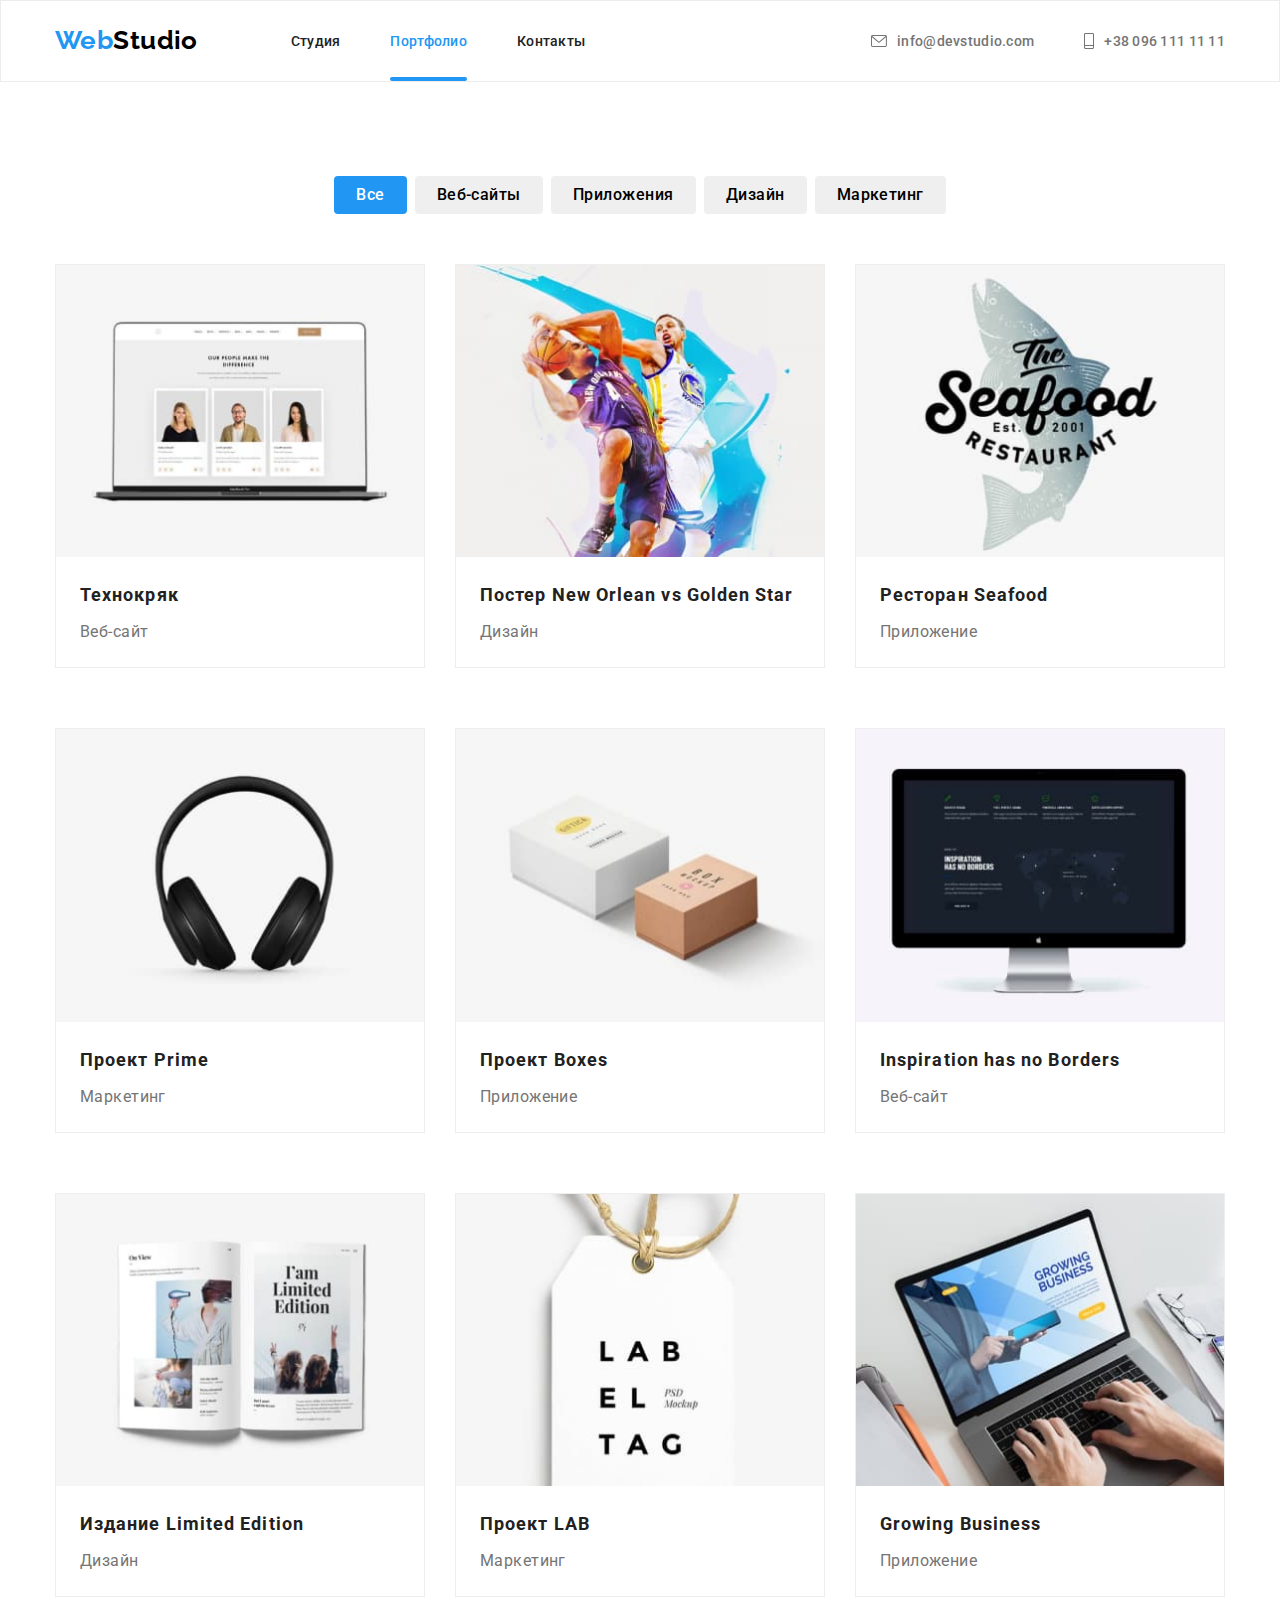
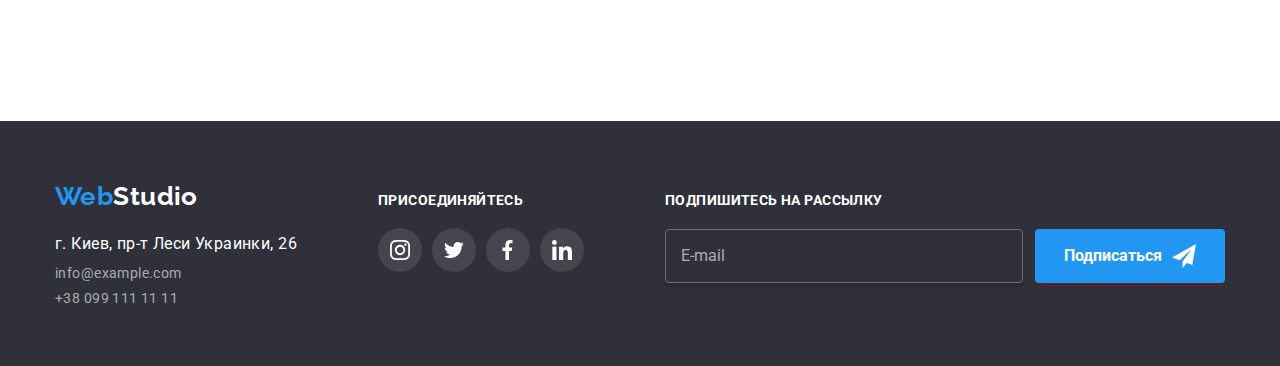
==== about.html @ 69203c5d "Initial commit" ====
<!DOCTYPE html>
<html lang="ru">
  <head>
    <meta charset="UTF-8" />
    <meta http-equiv="X-UA-Compatible" content="IE=edge" />
    <meta name="viewport" content="width=device-width, initial-scale=1.0" />
    <title>WebStudio</title>
    <link rel="preconnect" href="https://fonts.googleapis.com" />
    <link rel="preconnect" href="https://fonts.gstatic.com" crossorigin />
    <link
      href="https://fonts.googleapis.com/css2?family=Raleway:wght@700&family=Roboto:wght@400;500;700&display=swap"
      rel="stylesheet"
    />
    <link rel="stylesheet" href="https://cdn.jsdelivr.net/npm/modern-normalize@1.1.0/modern-normalize.min.css">  
      <link rel="stylesheet" href="./css/main.min.css">
  </head>
  <body>
    <header class="header">
      <div class="container page-header-container">
        <nav class="page-nav">
          <a class="logo link" href="./index.html"><span class="blue">Web</span>Studio </a>
          <ul class="menu list">
            <li class="menu__list">
              <a class="menu__item link" href="./index.html">Студия</a>
            </li>
            <li class="menu__list">
              <a class="menu__item current link" href="about.html">Портфолио</a>
            </li>
            <li class="menu__list">
              <a class="menu__item link" href="./index.html">Контакты</a>
            </li>
          </ul>
        </nav>
        <ul class="contact list ">
          <li class="item">
            <a class="mail-link link" href="mailto:info@devstudio.com" lang="en">
              <svg class="nav-contacts-icon " width="16px" height="12px">
                <use href="./images/symbol-defs.svg#icon-mail"></use>
              </svg>

              info@devstudio.com</a>
          </li>
          <li class="item">
            <a class="phone-number link" href="tel:+380961111111">
              <svg class="nav-contacts-icon " width="10px" height="16px">
                <use href="./images/symbol-defs.svg#icon-phone"></use>
              </svg>+38 096 111 11 11</a>
          </li>
        </ul>
      </div>

    </header>
      <main>
        <section class="section projects">
          <div class="container">
            <h1 class="projects__title">Наши работы</h1>
            <ul class="filter">
              <li class="filter__item">
                <button class="button button__active active" type="button">Все</button>
              </li>
              <li class="filter__item"><button class="button button__active button.current," type="button">Веб-сайты</button></li>
              <li class="filter__item"><button class="button button__active button.current," type="button">Приложения</button></li>
              <li class="filter__item"><button class="button button__active button.current," type="button">Дизайн</button></li>
              <li class="filter__item"><button class="button button__active button.current," type="button">Маркетинг</button></li>
            </ul>
                <ul class="project list">
                  <li class="product  ">
                    <a href="" class="product__link link">
                    <div class="product__list-img">
                        <img src="./images/project/laptop.jpg" alt="laptop" />
                        <p class="product__text">
                          Ресурс пропонує комплексні пропозиції з різним рівнем функціоналу та сервісів. Все це дозволить відвідувачу отримати вичерпні відомості про компанію чи приватну особу.
                        </p>
                      </div>
                      <div>
                        <h2 class="name">Технокряк</h2>
                        <p class="product__technology">Веб-сайт</p>
                    </div>
                  </a>
                  </li>
                  <li class="product  ">                      
                    <a href="" class="product__link link">
                    <div class="product__list-img">
                        <img src="./images/project/basket.jpg" alt="basket" />
                        <p class="product__text">
                          Ресурс пропонує комплексні пропозиції з різним рівнем функціоналу та сервісів. Все це дозволить відвідувачу отримати вичерпні відомості про компанію чи приватну особу.
                        </p>
                      </div>
                      <div>
                      <h2 class="name">Постер New Orlean vs Golden Star</h2>
                      <p class="product__technology">Дизайн</p>
                  </div>
                </a>
                  </li>
                  <li class="product  ">                    
                    <a href=""class="product__link link"> 
                    <div class="product__list-img">
                        <img src="./images/project/seafoot.jpg" alt="seafoot" />
                        <p class="product__text">
                          Ресурс пропонує комплексні пропозиції з різним рівнем функціоналу та сервісів. Все це дозволить відвідувачу отримати вичерпні відомості про компанію чи приватну особу.
                        </p>
                      </div>
                      <div>
                    <h2 class="name">Ресторан Seafood</h2>
                    <p class="product__technology">Приложение</p>
                  </div>
                </a>
                  </li>
                  <li class="product  ">
                    <a href="" class="product__link link">
                      <div class="product__list-img">
                        <img src="./images/project/prime.jpg" alt="prime" />
                        <p class="product__text">
                          Ресурс пропонує комплексні пропозиції з різним рівнем функціоналу та сервісів. Все це дозволить відвідувачу отримати вичерпні відомості про компанію чи приватну особу.
                        </p>
                      </div>
                      <div>
                      <h2 class="name">Проект Prime</h2>
                      <p class="product__technology">Маркетинг</p>
                      </div>    
                    </a>
                  </li>
                  <li class="product  ">
                    <a href="" class="product__link link">
                    <div class="product__list-img">
                        <img src="./images/project/box.jpg" alt="box" />
                        <p class="product__text">
                          Ресурс пропонує комплексні пропозиції з різним рівнем функціоналу та сервісів. Все це дозволить відвідувачу отримати вичерпні відомості про компанію чи приватну особу.
                        </p>
                      </div>
                      <div>
                      <h2 class="name">Проект Boxes</h2>
                      <p class="product__technology">Приложение</p>
                  </div>
                </a>
                  </li>
                  <li class="product  ">
                    <a href="" class="product__link link">
                    <div class="product__list-img">
                        <img src="./images/project/borders.jpg" alt="borders" />
                        <p class="product__text">
                          Ресурс пропонує комплексні пропозиції з різним рівнем функціоналу та сервісів. Все це дозволить відвідувачу отримати вичерпні відомості про компанію чи приватну особу.
                        </p>
                      </div>
                      <div>
                      <h2 class="name">Inspiration has no Borders</h2>
                      <p class="product__technology">Веб-сайт</p>
                  </div>
                </a>
                  </li>
                  <li class="product  ">
                    <a href="" class="product__link link">
                    <div class="product__list-img">
                        <img src="./images/project/limited.jpg" alt="limited" />
                        <p class="product__text">
                          Ресурс пропонує комплексні пропозиції з різним рівнем функціоналу та сервісів. Все це дозволить відвідувачу отримати вичерпні відомості про компанію чи приватну особу.
                        </p>
                      </div>
                      <div>
                      <h2 class="name">Издание Limited Edition</h2>
                      <p class="product__technology">Дизайн</p>
                  </div>
                </a>
                  </li>
                  <li class="product  ">
                    <a href="" class="product__link link">
                    <div class="product__list-img">
                        <img src="./images/project/lab.jpg" alt="lab" />
                        <p class="product__text">
                          Ресурс пропонує комплексні пропозиції з різним рівнем функціоналу та сервісів. Все це дозволить відвідувачу отримати вичерпні відомості про компанію чи приватну особу.
                        </p>
                      </div>
                      <div>
                      <h2 class="name">Проект LAB</h2>
                      <p class="product__technology" >Маркетинг</p>
                  </div>
                </a>
                  </li>
                  <li class="product  ">
                    <a href="" class="product__link link">
                    <div class="product__list-img">
                        <img
                        src="./images/project/growingbusiness.jpg"
                        alt="growingbusiness"
                      />
                        <p class="product__text">
                          Ресурс пропонує комплексні пропозиції з різним рівнем функціоналу та сервісів. Все це дозволить відвідувачу отримати вичерпні відомості про компанію чи приватну особу.
                        </p>
                      </div>
                      <div>
                    <h2 class="name">Growing Business</h2>
                    <p class="product__technology">Приложение</p>
                  </div>
                </a>
                  </li>
                </ul>
          </div>
            </section>  
    </main>
    <footer class="footer ">
      <div class="container footer__address-social">
        <div class="address__contact">
        <a class="footer__logo link" href="./index.html"><span class="blue">Web</span>Studio </a>
        <address class="address">
          <div class="address__contact">
            <ul class=" list">
              <li class="footer__list">
                <a class="maps-go link"
                  href="https://goo.gl/maps/N538ZTTaSPctqNAb8"
                  target="_blank"
                  rel="noopener noreferrer"
                  >г. Киев, пр-т Леси Украинки, 26
                </a>
              </li>
              <li class="footer__list">
                <a class="footer__list-mail link" href="mailto:info@example.com" lang="en">info@example.com</a>
              </li>
              <li class="footer__list">
                <a class="footer__list-phone link" href="tel:+380991111111">+38 099 111 11 11</a>
              </li>
            </ul>
        </address>
      </div>
          <div class="social">
            <h3 class="social__title">присоединяйтесь</h3>
            <ul class="social__list">
              <li class="social__list-item">
                <a class="social__link" href="">
                  <svg class="social__link-logo">
                    <use href="./images/symbol-defs.svg#icon-instagram"></use>
                  </svg>
                </a>
              </li>
              <li class="social__list-item">
                <a class="social__link" href="">
                  <svg class="social__link-logo">
                    <use href="./images/symbol-defs.svg#icon-twitter"></use>
                  </svg>
                </a>
              </li>
              <li class="social__list-item">
                <a class="social__link" href="">
                  <svg class="social__link-logo">
                    <use href="./images/symbol-defs.svg#icon-facebook"></use>
                  </svg>
                </a>
              </li>
              <li class="social__list-item">
                <a class="social__link" href="">
                  <svg class="social__link-logo">
                    <use href="./images/symbol-defs.svg#icon-in"></use>
                  </svg>
                </a>
              </li>
            </ul>
          </div>
     <div class="footer-subscribe">
      <form action="#" class="form__subscribe">
        <h2 class="footer__title">Подпишитесь на рассылку</h2>
        <div class="form__subscribe-fields">
          <label class="form__field">
            <input type="email" class="form__input" placeholder="E-mail" name="email" />
          </label>
          <button class="button button-submit" type="submit">
            Подписаться
            <svg class="link-svg" width="24" height="24">
              <use href="./icons.svg#icon-send"></use>
            </svg>
          </button>
        </div>
      </form>
    </div>
  </footer>
  </body>
</html>
---- css/main.min.css ----
:root{--background: #ffffff;--text-color: #757575;--active-color: #2196f3;--title-color: #212121;--text-primary-color: #ffffff;--black: #000;--hero-color: #2f303a;--icon-color: #afb1b8;--background-icon: #f5f4fa;--icon-bg-color: rgba(255, 255, 255, 0.1);--border-color: #eeeeee;--transition-dur-and-func: 250ms cubic-bezier(0.4, 0, 0.2, 1)}.visually-hidden{position:absolute;width:1px;height:1px;margin:-1px;border:0;padding:0;white-space:nowrap;clip-path:inset(100%);clip:rect(0 0 0 0);overflow:hidden}.form__subscribe .button-submit,.social__link,.social__list,.clients__link,.team-social__link,.feature-icon,.modal-form-check-desc,.modal-close-btn{display:flex;align-items:center;justify-content:center}body{font-family:"Roboto",sans-serif;font-size:14px;letter-spacing:.03em;color:var(--text-color);background-color:var(--background)}h1,h2,h3,p{margin-top:0;margin-bottom:0}ul,ol{margin-top:0;margin-bottom:0;padding-left:0}img{display:block;max-width:100%;height:auto}button{cursor:pointer}.list{list-style:none}.link{text-decoration:none}.button__active.active{background-color:var(--active-color);color:var(--text-primary-color)}.modal-btn{display:inline-block;border:none;border-radius:4px;padding:10px 32px;min-width:200px;font-family:"Roboto";font-size:16px;font-weight:700;line-height:1.875;align-items:center;letter-spacing:.06em;color:var(--text-primary-color);background-color:var(--active-color);cursor:pointer;transition:background-color var(--transition-dur-and-func)}.modal-btn:hover,.modal-btn:focus{background-color:#188ce8}.button__active{display:inline-block;border:none;border-radius:4px;margin-top:0;margin-bottom:0;padding:6px 22px;font-family:inherit;font-size:16px;font-weight:500;line-height:1.625;text-align:center;letter-spacing:.03em;cursor:pointer;transition:background-color var(--transition-dur-and-func),box-shadow var(--transition-dur-and-func),color var(--transition-dur-and-func)}.button__active:not(:last-child){margin-left:8px}.button-submit:hover,.button-submit:focus{background-color:#0861ab}.form__subscribe .button-submit svg{margin-left:10px;fill:var(--text-primary-color)}.modal-close-btn{position:absolute;top:8px;right:8px;width:30px;height:30px;border-radius:50%;background-color:rgba(0,0,0,0);border:1px solid rgba(0,0,0,.1);padding:0;transition:border-color var(--transition-dur-and-func),fill var(--transition-dur-and-func)}.modal-close-btn:hover,.modal-close-btn:focus{border-color:var(--active-color)}.modal-close-btn:hover .modal-close-btn-icon,.modal-close-btn:focus .modal-close-btn-icon{fill:var(--active-color)}.modal-btn-form{align-self:center;display:inline-block;border:none;border-radius:4px;padding:10px 32px;min-width:200px;font-family:"Roboto";font-size:16px;font-weight:700;line-height:1.875;align-items:center;letter-spacing:.06em;color:var(--text-primary-color);background-color:var(--active-color);cursor:pointer;transition:background-color var(--transition-dur-and-func)}.modal-btn-form:hover,.modal-btn-form:focus{background-color:#1472c0}.button.current,.button:hover,.button:focus{color:var(--text-primary-color);background-color:var(--active-color);box-shadow:0px 3px 1px rgba(0,0,0,.1),0px 1px 2px rgba(0,0,0,.08),0px 2px 2px rgba(0,0,0,.12)}.modal-close-btn-icon{transition:fill var(--transition-dur-and-func)}.section__title{font-size:36px;font-weight:700;line-height:1.1666666667;text-align:center;color:var(--title-color)}.backdrop{position:fixed;top:0;left:0;width:100%;height:100%;background:rgba(0,0,0,.2);z-index:100;transition:opacity var(--transition-dur-and-func),visibility var(--transition-dur-and-func)}.backdrop.is-hidden{opacity:0;visibility:hidden;pointer-events:none}.modal{position:absolute;top:50%;left:50%;transform:translate(-50%, -50%);width:528px;height:580px;background:var(--text-primary-color);padding:40px}.modal-form{display:flex;flex-direction:column}.modal-text{font-style:normal;font-size:20px;font-weight:700;line-height:1.15;text-align:center;color:var(--title-color);margin-bottom:12px}.modal-form__field{margin-bottom:10px}.modal-form__input-desc{display:block;font-style:normal;font-size:12px;font-weight:400;line-height:1.1666666667;letter-spacing:.01em;color:var(--text-color);margin-bottom:4px}.modal-form__input-wrapper{position:relative}.modal-form__input{display:block;width:100%;height:40px;border:1px solid rgba(33,33,33,.2);border-radius:4px;padding-left:42px;font-size:12px;font-weight:400;line-height:1.1666666667;letter-spacing:.01em;color:var(--black);transition:border-color var(--transition-dur-and-func),fill var(--transition-dur-and-func)}.modal-form__input:focus{outline:none;border-color:var(--active-color);transition:fill var(--transition-dur-and-func)}.modal-form__input:focus+.modal-form__input-icon{fill:var(--active-color)}.modal-form__input-icon{position:absolute;top:50%;left:12px;transform:translateY(-50%);transition:fill var(--transition-dur-and-func)}.modal-form__field-desc{margin-bottom:20px}.modal-form-check-desc{margin-bottom:30px;line-height:1.4;letter-spacing:.03em;color:var(--text-color);transition:background-image 2s linear}.modal-form-check-desc::before{content:"";display:block;width:15px;height:15px;margin-right:7px;cursor:pointer;border:solid 2px var(--title-color);border-radius:2px;transition:background-color var(--transition-dur-and-func)}.modal-form-check-desc{font-size:14px;font-weight:400;line-height:1.7142857143;color:var(--text-color)}.modal-form-check:checked+.modal-form-check-desc::before{background-color:var(--active-color);border:rgba(0,0,0,0);background-image:url(../images/check.svg);background-size:13px 10px;background-position:center;background-repeat:no-repeat}.modal-form-check:focus+.modal-form-check-desc::before{outline:1px solid var(--active-color);border:none}.modal-form-check-desc-link{display:inline-block;color:var(--active-color);border-bottom:1px solid var(--active-color)}.modal-form-message{display:block;border:1px solid rgba(33,33,33,.2);border-radius:4px;resize:none;width:100%;height:120px;padding:12px 16px;transition:border-color var(--transition-dur-and-func)}.modal-form-message:focus{outline:none;border-color:var(--active-color)}.modal-form-message::placeholder{font-size:12px;font-weight:400;line-height:1.1666666667;letter-spacing:.01em;color:rgba(117,117,117,.5)}.projects__title{font-size:0;color:rgba(0,0,0,0)}.filter{list-style:none;display:flex;justify-content:center;margin-bottom:50px}.filter__item:not(:last-child){margin-right:8px}.section{padding:94px 0}.container{width:1200px;margin-left:auto;margin-right:auto;padding-left:15px;padding-right:15px}.page-header .contact-link{color:var(--text-color)}.page-header-container{display:flex;align-items:center}.page-nav{display:flex;align-items:center}.logo{font-family:"Raleway",sans-serif;font-size:26px;font-weight:700;line-height:1.1923076923;color:var(--black);margin-right:93px;padding-top:24px;padding-bottom:25px;display:block}.menu__item{font-size:14px;font-weight:500;line-height:1.1428571429;letter-spacing:.02em;color:var(--title-color);padding-top:32px;padding-bottom:32px;transition:color var(--transition-dur-and-func)}.menu__item.current{position:relative;color:var(--active-color)}.menu__item.current,.menu__item:focus,.menu__item:hover,.menu__item .contact:focus,.menu__item .contact:hover{color:var(--active-color)}.menu__item.current::after{content:"";display:block;width:100%;height:4px;border-radius:2px;background:var(--active-color);position:absolute;display:block;left:0;bottom:0}.menu__list,.contact{list-style:none}.menu{display:flex;align-items:center;padding-top:32px;padding-bottom:32px;color:var(--primary-text-color)}.menu__list:not(:last-child){margin-right:50px}.blue{color:var(--active-color)}.mail-link{display:flex;align-items:center;padding-top:32px;padding-bottom:32px;font-size:14px;font-weight:500;line-height:1.1428571429;letter-spacing:.02em;color:var(--text-color);fill:var(--icon-color);transition:color var(--transition-dur-and-func),fill var(--transition-dur-and-func)}.nav-contacts-icon{fill:currentColor;margin-right:10px}.contact .item+.item{margin-left:50px}.phone-number{display:flex;align-items:center;padding-top:32px;padding-bottom:32px;font-size:14px;font-weight:500;line-height:1.1428571429;letter-spacing:.02em;color:var(--text-color);fill:var(--icon-color);transition:color var(--transition-dur-and-func),fill var(--transition-dur-and-func)}.phone-number:hover,.phone-number:focus,.footer__list-phone:hover,.footer__list-phone:focus{color:var(--active-color)}.contact{display:flex;align-items:center;margin-left:auto}.header{border:1px solid #ececec}.hero{padding:200px 0;background-color:var(--hero-color);text-align:center;max-width:1600px;margin-right:auto;margin-left:auto;background-repeat:no-repeat;background-image:linear-gradient(to right, rgba(47, 48, 58, 0.4), rgba(47, 48, 58, 0.4)),url(../images/backround/backround.jpg);background-position:center;background-size:cover}.hero__title{margin-top:0;margin-bottom:30px;margin-left:auto;margin-right:auto;width:696px;font-size:44px;font-weight:900;line-height:1.3636363636;text-align:center;letter-spacing:.06em;text-transform:uppercase;color:var(--text-primary-color)}.about-list{display:flex;flex-wrap:wrap;gap:30px}.about{font-size:14px;font-weight:700;line-height:1.1428571429;text-transform:uppercase;color:var(--title-color);margin-bottom:10px}.about__description{font-size:14px;font-weight:400;line-height:1.7142857143;flex-wrap:wrap;width:270px;height:70px}.feature-icon{flex-wrap:wrap;height:120px;margin-bottom:30px;background-color:var(--background-icon)}.feature-icon__item{display:flex;flex-wrap:wrap;width:70px;height:70px}.about-img{padding-top:0}.work-progress{margin-top:50px;display:flex;gap:30px}.work-progress__item{position:relative}.work-progress-text{position:absolute;bottom:0;left:0;width:100%;margin-bottom:0;padding:27px 0;text-align:center;color:var(--text-primary-color);font-size:14px;font-weight:700;line-height:1.1428571429;text-transform:uppercase;background-color:rgba(47,48,58,.8)}.team{background:#f5f4fa}.team-item{background-color:var(--text-primary-color)}.employees{margin-top:50px;display:flex;gap:30px}.employees__name{font-size:16px;font-weight:500;line-height:1.1875;text-align:center;color:var(--title-color);margin-bottom:10px;padding-top:30px}.employees__position{font-size:16px;font-weight:400;line-height:1.1875;text-align:center;margin-bottom:16px}.team-social__list{display:flex;gap:10px;justify-content:center;margin:0px;padding-bottom:30px}.team__social{display:flex;justify-content:center}.team-social__link{width:44px;height:44px;border-radius:50%;fill:var(--icon-color);transition:background-color var(--transition-dur-and-func),fill var(--transition-dur-and-func)}.team-social__link:hover,.team-social__link:focus{fill:var(--text-primary-color);background:var(--active-color)}.team-social__icon{width:20px;height:20px}.clients{display:flex;justify-content:center;gap:30px;margin-top:50px}.clients__item{width:calc((100% - 150px)/6)}.clients__link{flex-wrap:wrap;height:92px;border:1px solid var(--icon-color);border-radius:4px;fill:var(--icon-color);transition:fill var(--transition-dur-and-func),border var(--transition-dur-and-func)}.clients__link:hover,.clients__link:focus{fill:var(--active-color);border:1px solid var(--active-color)}.footer{background-color:var(--hero-color);padding-top:60px;padding-bottom:60px}.maps-go{font-size:16px;font-weight:400;line-height:1.5;color:var(--text-primary-color)}.footer__list-mail,.footer__list-phone{color:rgba(255,255,255,.6);transition:color var(--transition-dur-and-func)}.mail-link:hover,.mail-link:focus,.footer__list-mail:hover,.footer__list-mail:focus{color:var(--active-color)}.footer__logo{font-family:"Raleway",sans-serif;font-size:26px;font-weight:700;line-height:1.1923076923;color:var(--text-primary-color);display:block;margin-bottom:20px}.address{font-style:normal}.address__contact{align-items:baseline}.footer__list :last-of-type{margin-bottom:0;padding-bottom:0}.footer__list:not(:last-child){margin-bottom:9px}.footer__address-social{display:flex;align-items:baseline;justify-content:space-between}.social__title{margin-bottom:20px;font-size:14px;font-weight:700;line-height:1.1428571429;text-transform:uppercase;font-style:normal;color:var(--background)}.social__list{gap:10px}.social__list-item{display:flex;flex-wrap:wrap;width:44px;height:44px;border-radius:50%;background:var(--icon-bg-color)}.social__link{width:44px;height:44px;border-radius:50%;flex-wrap:wrap;fill:var(--text-primary-color);transition:background-color var(--transition-dur-and-func),fill var(--transition-dur-and-func)}.social__link:hover,.social__link:focus{background-color:var(--active-color)}.social__link-logo{width:20px;height:20px}.form__subscribe .form__input{min-width:358px;padding:16px 15px;font-size:16px;font-weight:400;line-height:1.25;color:var(--background);background:rgba(0,0,0,0);outline:none;cursor:pointer;border:1px solid rgba(255,255,255,.3);box-shadow:0px 4px 4px rgba(0,0,0,.15);border-radius:4px;transition:border var(--transition-dur-and-func)}.form__subscribe .form__input:focus{outline:none;border:1px solid var(--active-color)}.form__subscribe .form__input::placeholder{color:rgba(255,255,255,.6)}.footer__title{margin-bottom:20px;font-weight:700;font-size:14px;line-height:1.14;text-transform:uppercase;color:var(--background)}.form__subscribe .offer{margin-bottom:20px;font-size:14px;font-weight:700;line-height:1.1428571429;text-transform:uppercase;color:var(--background)}.form__subscribe-fields{display:flex;border:none;padding:0}.form__subscribe .form__field{margin-right:12px}.form__subscribe .button-submit{border:none;font-family:"Roboto";font-style:normal;font-size:16px;font-weight:700;line-height:1.875;background-color:var(--active-color);color:var(--text-primary-color);padding:10px 29px;box-shadow:0px 4px 4px rgba(230,13,13,.15);border-radius:4px;transition:background-color var(--transition-dur-and-func)}.project{display:flex;flex-wrap:wrap;gap:30px;padding:0}.product{background-color:var(--text-primary-color);border:1px solid var(--border-color);width:calc((100% - 60px)/3);margin-bottom:30px}.product:hover .product__text,.product:focus .product__text{transform:translate(0, 0)}.product__link{display:block;transition:box-shadow var(--transition-dur-and-func)}.product__link:hover,.product__link:focus{display:block;box-shadow:0px 1px 1px rgba(0,0,0,.12),0px 4px 4px rgba(0,0,0,.06),1px 4px 6px rgba(0,0,0,.16)}.product__list-img{position:relative;overflow:hidden}.product__text{position:absolute;left:0;top:0;width:101%;height:101%;font-size:18px;font-weight:400;line-height:1.5555555556;color:var(--text-primary-color);background:rgba(33,150,243,.9);padding-top:63px;padding-bottom:63px;padding-left:24px;padding-right:24px;transform:translate(0, 100%);transition:transform var(--transition-dur-and-func)}.name{font-size:18px;font-weight:700;line-height:2;letter-spacing:.06em;color:var(--title-color);padding-top:20px;padding-right:24px;padding-left:24px;margin-bottom:4px}.product__technology{font-size:16px;font-weight:400;line-height:1.875;margin:0;padding-top:0;padding-left:24px;padding-bottom:20px;padding-right:24px;color:var(--text-color)}/*# sourceMappingURL=main.min.css.map */
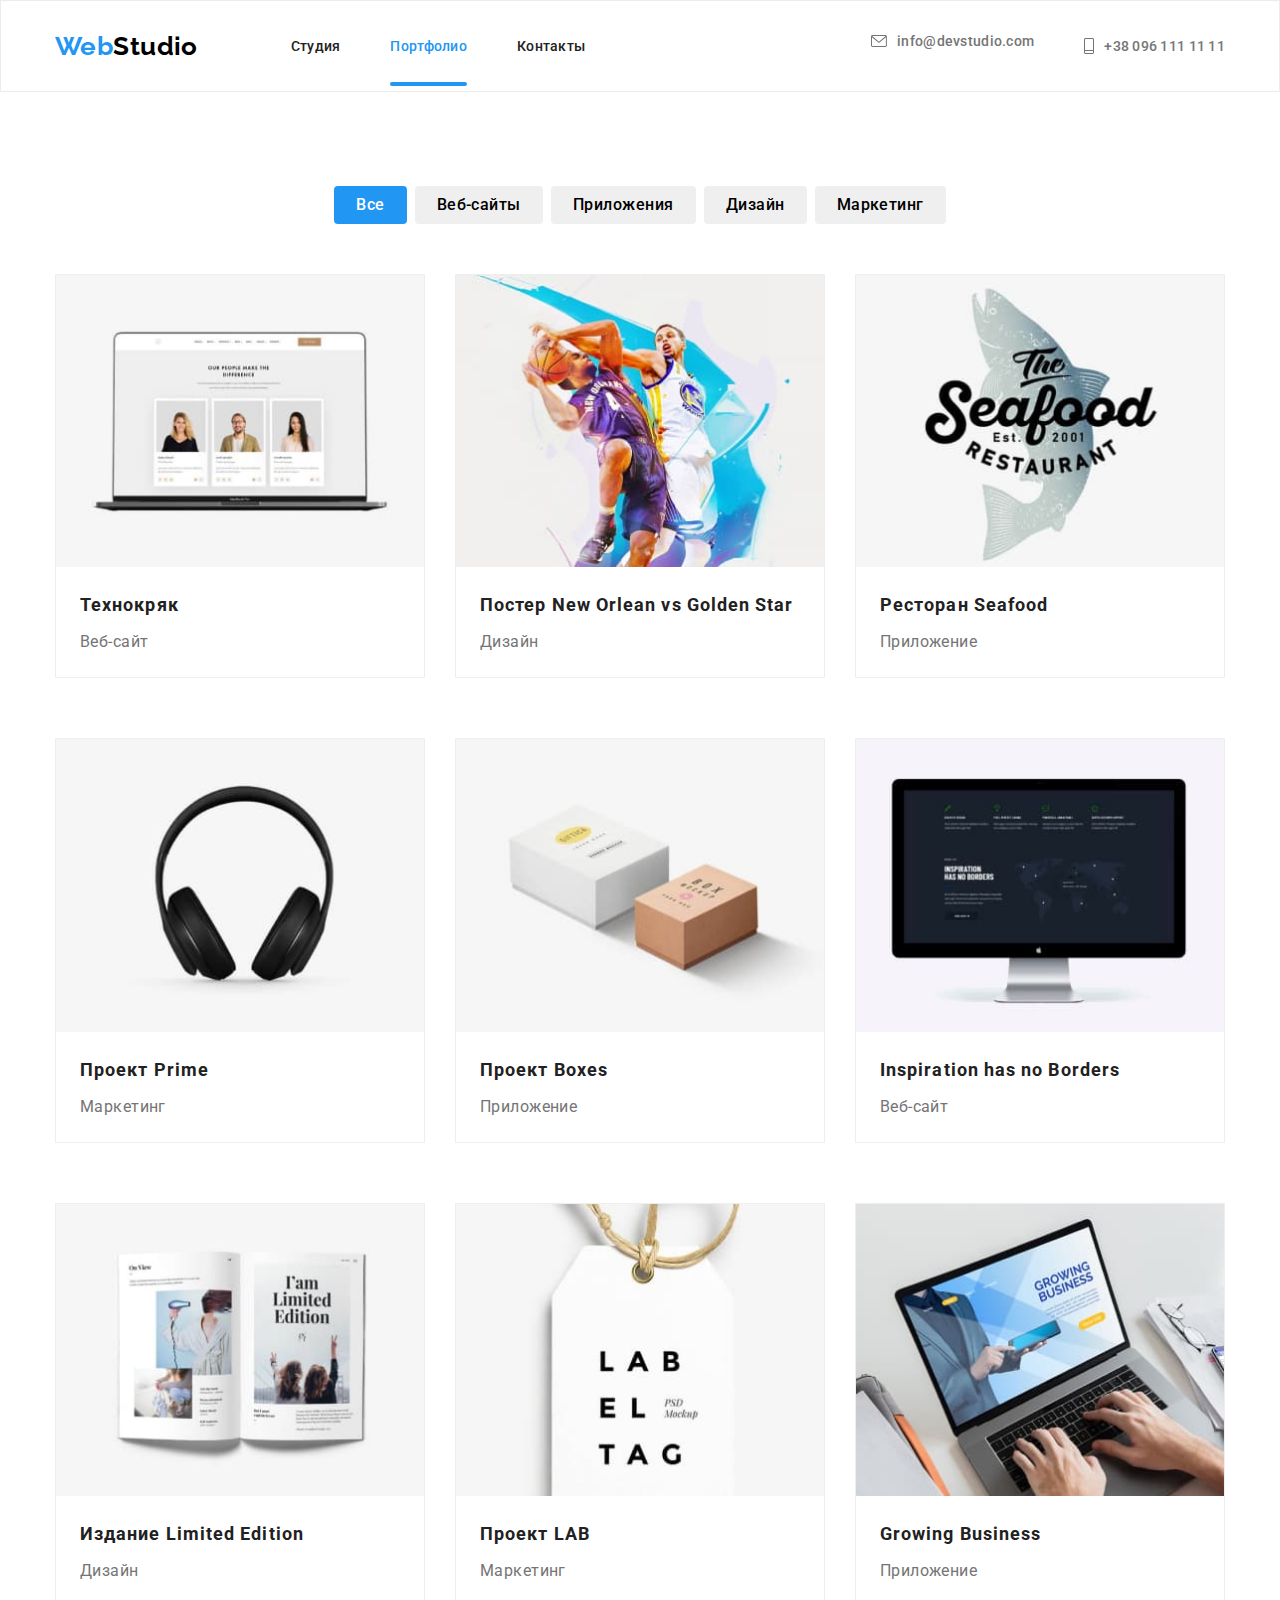
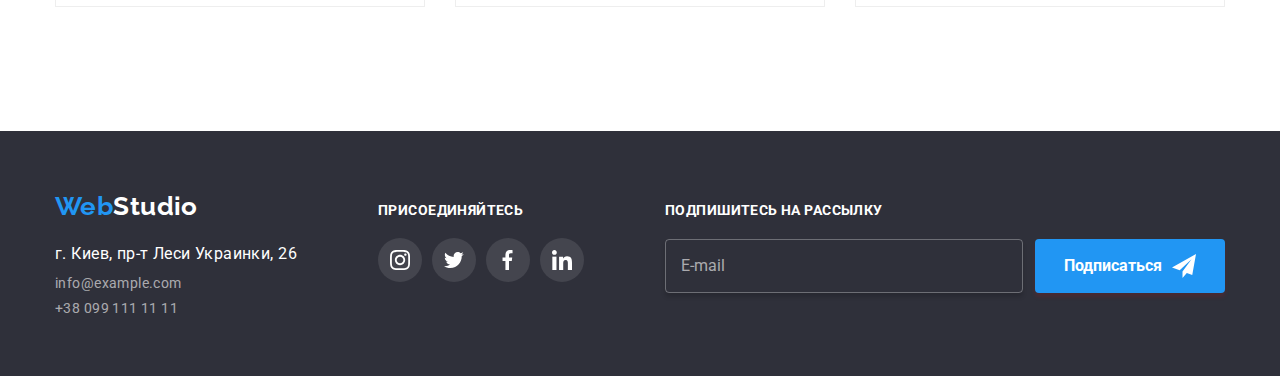
==== commit d154066c: "update" ====
--- a/about.html
+++ b/about.html
@@ -21,7 +21,7 @@
           <a class="logo link" href="./index.html"><span class="blue">Web</span>Studio </a>
           <ul class="menu list">
             <li class="menu__list">
-              <a class="menu__item link" href="./index.html">Студия</a>
+              <a class="menu__item  link" href="./index.html">Студия</a>
             </li>
             <li class="menu__list">
               <a class="menu__item current link" href="about.html">Портфолио</a>
@@ -31,24 +31,73 @@
             </li>
           </ul>
         </nav>
-        <ul class="contact list ">
-          <li class="item">
-            <a class="mail-link link" href="mailto:info@devstudio.com" lang="en">
-              <svg class="nav-contacts-icon " width="16px" height="12px">
-                <use href="./images/symbol-defs.svg#icon-mail"></use>
-              </svg>
+        <button type="button" class="mobile-menu-open" data-menu-open>
+          <svg class="mobile-menu-open__icon" width="40" height="40">
+            <use href="./images/symbol-defs.svg#icon-burger"></use>
+          </svg>
+        </button>
+          <ul class="contact list ">
+            <li class="item">
+              <a class="mail-link link" href="mailto:info@devstudio.com" lang="en">
+                <svg class="nav-contacts-icon " width="16px" height="12px">
+                  <use href="./images/symbol-defs.svg#icon-mail"></use>
+                </svg>
 
-              info@devstudio.com</a>
-          </li>
-          <li class="item">
-            <a class="phone-number link" href="tel:+380961111111">
-              <svg class="nav-contacts-icon " width="10px" height="16px">
-                <use href="./images/symbol-defs.svg#icon-phone"></use>
-              </svg>+38 096 111 11 11</a>
-          </li>
-        </ul>
+                info@devstudio.com</a>
+            </li>
+            <li class="item">
+              <a class="phone-number link" href="tel:+380961111111">
+                <svg class="nav-contacts-icon " width="10px" height="16px">
+                  <use href="./images/symbol-defs.svg#icon-phone"></use>
+                </svg>+38 096 111 11 11</a>
+            </li>
+          </ul>
+          <div class="mobile-menu" data-menu>
+            <div class="container mobile-menu__container">
+              <button class="mobile-menu__close-btn" data-menu-close>
+                <svg class="mobile-menu__close-icon" width="24" height="24">
+                  <use href="./images/symbol-defs.svg#icon-close_24px"></use>
+                </svg>
+              </button>
+                <nav class="page-nav">
+                  <ul class="menu-1 list">
+                    <li class="menu__list">
+                      <a class="menu__item  link" href="./index.html">Студия</a>
+                    </li>
+                    <li class="menu__list">
+                      <a class="menu__item current link" href="about.html">Портфолио</a>
+                    </li>
+                    <li class="menu__list">
+                      <a class="menu__item link" href="./index.html">Контакты</a>
+                    </li>
+                  </ul>
+                </nav>
+                <ul class="contact-1 list ">
+                  <li class="item">
+                    <a class="phone-number link" href="tel:+380961111111">+38 096 111 11 11</a>
+                  </li>
+                  <li class="item">
+                    <a class="mail-link link" href="mailto:info@devstudio.com" lang="en">
+               
+                      info@devstudio.com</a>
+                  </li>
+                </ul>
+                <ul class="menu__socials-text socials-text list">
+                  <li class="socials-text__item">
+                    <a href="#" class="socials-text__link link">Instagram</a>
+                  </li>
+                  <li class="socials-text__item">
+                    <a href="#" class="socials-text__link link">Twitter</a>
+                  </li>
+                  <li class="socials-text__item">
+                    <a href="#" class="socials-text__link link">Facebook</a>
+                  </li>
+                  <li class="socials-text__item">
+                    <a href="#" class="socials-text__link link">LinkedIn</a>
+                  </li>
+                </ul>
+              </div>
       </div>
-
     </header>
       <main>
         <section class="section projects">
@@ -271,5 +320,7 @@
       </form>
     </div>
   </footer>
+  <script src="./js/mobile-menu.js"></script>
+
   </body>
 </html>--- a/css/main.min.css
+++ b/css/main.min.css
@@ -1 +1 @@
-:root{--background: #ffffff;--text-color: #757575;--active-color: #2196f3;--title-color: #212121;--text-primary-color: #ffffff;--black: #000;--hero-color: #2f303a;--icon-color: #afb1b8;--background-icon: #f5f4fa;--icon-bg-color: rgba(255, 255, 255, 0.1);--border-color: #eeeeee;--transition-dur-and-func: 250ms cubic-bezier(0.4, 0, 0.2, 1)}.visually-hidden{position:absolute;width:1px;height:1px;margin:-1px;border:0;padding:0;white-space:nowrap;clip-path:inset(100%);clip:rect(0 0 0 0);overflow:hidden}.form__subscribe .button-submit,.social__link,.social__list,.clients__link,.team-social__link,.feature-icon,.modal-form-check-desc,.modal-close-btn{display:flex;align-items:center;justify-content:center}body{font-family:"Roboto",sans-serif;font-size:14px;letter-spacing:.03em;color:var(--text-color);background-color:var(--background)}h1,h2,h3,p{margin-top:0;margin-bottom:0}ul,ol{margin-top:0;margin-bottom:0;padding-left:0}img{display:block;max-width:100%;height:auto}button{cursor:pointer}.list{list-style:none}.link{text-decoration:none}.button__active.active{background-color:var(--active-color);color:var(--text-primary-color)}.modal-btn{display:inline-block;border:none;border-radius:4px;padding:10px 32px;min-width:200px;font-family:"Roboto";font-size:16px;font-weight:700;line-height:1.875;align-items:center;letter-spacing:.06em;color:var(--text-primary-color);background-color:var(--active-color);cursor:pointer;transition:background-color var(--transition-dur-and-func)}.modal-btn:hover,.modal-btn:focus{background-color:#188ce8}.button__active{display:inline-block;border:none;border-radius:4px;margin-top:0;margin-bottom:0;padding:6px 22px;font-family:inherit;font-size:16px;font-weight:500;line-height:1.625;text-align:center;letter-spacing:.03em;cursor:pointer;transition:background-color var(--transition-dur-and-func),box-shadow var(--transition-dur-and-func),color var(--transition-dur-and-func)}.button__active:not(:last-child){margin-left:8px}.button-submit:hover,.button-submit:focus{background-color:#0861ab}.form__subscribe .button-submit svg{margin-left:10px;fill:var(--text-primary-color)}.modal-close-btn{position:absolute;top:8px;right:8px;width:30px;height:30px;border-radius:50%;background-color:rgba(0,0,0,0);border:1px solid rgba(0,0,0,.1);padding:0;transition:border-color var(--transition-dur-and-func),fill var(--transition-dur-and-func)}.modal-close-btn:hover,.modal-close-btn:focus{border-color:var(--active-color)}.modal-close-btn:hover .modal-close-btn-icon,.modal-close-btn:focus .modal-close-btn-icon{fill:var(--active-color)}.modal-btn-form{align-self:center;display:inline-block;border:none;border-radius:4px;padding:10px 32px;min-width:200px;font-family:"Roboto";font-size:16px;font-weight:700;line-height:1.875;align-items:center;letter-spacing:.06em;color:var(--text-primary-color);background-color:var(--active-color);cursor:pointer;transition:background-color var(--transition-dur-and-func)}.modal-btn-form:hover,.modal-btn-form:focus{background-color:#1472c0}.button.current,.button:hover,.button:focus{color:var(--text-primary-color);background-color:var(--active-color);box-shadow:0px 3px 1px rgba(0,0,0,.1),0px 1px 2px rgba(0,0,0,.08),0px 2px 2px rgba(0,0,0,.12)}.modal-close-btn-icon{transition:fill var(--transition-dur-and-func)}.section__title{font-size:36px;font-weight:700;line-height:1.1666666667;text-align:center;color:var(--title-color)}.backdrop{position:fixed;top:0;left:0;width:100%;height:100%;background:rgba(0,0,0,.2);z-index:100;transition:opacity var(--transition-dur-and-func),visibility var(--transition-dur-and-func)}.backdrop.is-hidden{opacity:0;visibility:hidden;pointer-events:none}.modal{position:absolute;top:50%;left:50%;transform:translate(-50%, -50%);width:528px;height:580px;background:var(--text-primary-color);padding:40px}.modal-form{display:flex;flex-direction:column}.modal-text{font-style:normal;font-size:20px;font-weight:700;line-height:1.15;text-align:center;color:var(--title-color);margin-bottom:12px}.modal-form__field{margin-bottom:10px}.modal-form__input-desc{display:block;font-style:normal;font-size:12px;font-weight:400;line-height:1.1666666667;letter-spacing:.01em;color:var(--text-color);margin-bottom:4px}.modal-form__input-wrapper{position:relative}.modal-form__input{display:block;width:100%;height:40px;border:1px solid rgba(33,33,33,.2);border-radius:4px;padding-left:42px;font-size:12px;font-weight:400;line-height:1.1666666667;letter-spacing:.01em;color:var(--black);transition:border-color var(--transition-dur-and-func),fill var(--transition-dur-and-func)}.modal-form__input:focus{outline:none;border-color:var(--active-color);transition:fill var(--transition-dur-and-func)}.modal-form__input:focus+.modal-form__input-icon{fill:var(--active-color)}.modal-form__input-icon{position:absolute;top:50%;left:12px;transform:translateY(-50%);transition:fill var(--transition-dur-and-func)}.modal-form__field-desc{margin-bottom:20px}.modal-form-check-desc{margin-bottom:30px;line-height:1.4;letter-spacing:.03em;color:var(--text-color);transition:background-image 2s linear}.modal-form-check-desc::before{content:"";display:block;width:15px;height:15px;margin-right:7px;cursor:pointer;border:solid 2px var(--title-color);border-radius:2px;transition:background-color var(--transition-dur-and-func)}.modal-form-check-desc{font-size:14px;font-weight:400;line-height:1.7142857143;color:var(--text-color)}.modal-form-check:checked+.modal-form-check-desc::before{background-color:var(--active-color);border:rgba(0,0,0,0);background-image:url(../images/check.svg);background-size:13px 10px;background-position:center;background-repeat:no-repeat}.modal-form-check:focus+.modal-form-check-desc::before{outline:1px solid var(--active-color);border:none}.modal-form-check-desc-link{display:inline-block;color:var(--active-color);border-bottom:1px solid var(--active-color)}.modal-form-message{display:block;border:1px solid rgba(33,33,33,.2);border-radius:4px;resize:none;width:100%;height:120px;padding:12px 16px;transition:border-color var(--transition-dur-and-func)}.modal-form-message:focus{outline:none;border-color:var(--active-color)}.modal-form-message::placeholder{font-size:12px;font-weight:400;line-height:1.1666666667;letter-spacing:.01em;color:rgba(117,117,117,.5)}.projects__title{font-size:0;color:rgba(0,0,0,0)}.filter{list-style:none;display:flex;justify-content:center;margin-bottom:50px}.filter__item:not(:last-child){margin-right:8px}.section{padding:94px 0}.container{width:1200px;margin-left:auto;margin-right:auto;padding-left:15px;padding-right:15px}.page-header .contact-link{color:var(--text-color)}.page-header-container{display:flex;align-items:center}.page-nav{display:flex;align-items:center}.logo{font-family:"Raleway",sans-serif;font-size:26px;font-weight:700;line-height:1.1923076923;color:var(--black);margin-right:93px;padding-top:24px;padding-bottom:25px;display:block}.menu__item{font-size:14px;font-weight:500;line-height:1.1428571429;letter-spacing:.02em;color:var(--title-color);padding-top:32px;padding-bottom:32px;transition:color var(--transition-dur-and-func)}.menu__item.current{position:relative;color:var(--active-color)}.menu__item.current,.menu__item:focus,.menu__item:hover,.menu__item .contact:focus,.menu__item .contact:hover{color:var(--active-color)}.menu__item.current::after{content:"";display:block;width:100%;height:4px;border-radius:2px;background:var(--active-color);position:absolute;display:block;left:0;bottom:0}.menu__list,.contact{list-style:none}.menu{display:flex;align-items:center;padding-top:32px;padding-bottom:32px;color:var(--primary-text-color)}.menu__list:not(:last-child){margin-right:50px}.blue{color:var(--active-color)}.mail-link{display:flex;align-items:center;padding-top:32px;padding-bottom:32px;font-size:14px;font-weight:500;line-height:1.1428571429;letter-spacing:.02em;color:var(--text-color);fill:var(--icon-color);transition:color var(--transition-dur-and-func),fill var(--transition-dur-and-func)}.nav-contacts-icon{fill:currentColor;margin-right:10px}.contact .item+.item{margin-left:50px}.phone-number{display:flex;align-items:center;padding-top:32px;padding-bottom:32px;font-size:14px;font-weight:500;line-height:1.1428571429;letter-spacing:.02em;color:var(--text-color);fill:var(--icon-color);transition:color var(--transition-dur-and-func),fill var(--transition-dur-and-func)}.phone-number:hover,.phone-number:focus,.footer__list-phone:hover,.footer__list-phone:focus{color:var(--active-color)}.contact{display:flex;align-items:center;margin-left:auto}.header{border:1px solid #ececec}.hero{padding:200px 0;background-color:var(--hero-color);text-align:center;max-width:1600px;margin-right:auto;margin-left:auto;background-repeat:no-repeat;background-image:linear-gradient(to right, rgba(47, 48, 58, 0.4), rgba(47, 48, 58, 0.4)),url(../images/backround/backround.jpg);background-position:center;background-size:cover}.hero__title{margin-top:0;margin-bottom:30px;margin-left:auto;margin-right:auto;width:696px;font-size:44px;font-weight:900;line-height:1.3636363636;text-align:center;letter-spacing:.06em;text-transform:uppercase;color:var(--text-primary-color)}.about-list{display:flex;flex-wrap:wrap;gap:30px}.about{font-size:14px;font-weight:700;line-height:1.1428571429;text-transform:uppercase;color:var(--title-color);margin-bottom:10px}.about__description{font-size:14px;font-weight:400;line-height:1.7142857143;flex-wrap:wrap;width:270px;height:70px}.feature-icon{flex-wrap:wrap;height:120px;margin-bottom:30px;background-color:var(--background-icon)}.feature-icon__item{display:flex;flex-wrap:wrap;width:70px;height:70px}.about-img{padding-top:0}.work-progress{margin-top:50px;display:flex;gap:30px}.work-progress__item{position:relative}.work-progress-text{position:absolute;bottom:0;left:0;width:100%;margin-bottom:0;padding:27px 0;text-align:center;color:var(--text-primary-color);font-size:14px;font-weight:700;line-height:1.1428571429;text-transform:uppercase;background-color:rgba(47,48,58,.8)}.team{background:#f5f4fa}.team-item{background-color:var(--text-primary-color)}.employees{margin-top:50px;display:flex;gap:30px}.employees__name{font-size:16px;font-weight:500;line-height:1.1875;text-align:center;color:var(--title-color);margin-bottom:10px;padding-top:30px}.employees__position{font-size:16px;font-weight:400;line-height:1.1875;text-align:center;margin-bottom:16px}.team-social__list{display:flex;gap:10px;justify-content:center;margin:0px;padding-bottom:30px}.team__social{display:flex;justify-content:center}.team-social__link{width:44px;height:44px;border-radius:50%;fill:var(--icon-color);transition:background-color var(--transition-dur-and-func),fill var(--transition-dur-and-func)}.team-social__link:hover,.team-social__link:focus{fill:var(--text-primary-color);background:var(--active-color)}.team-social__icon{width:20px;height:20px}.clients{display:flex;justify-content:center;gap:30px;margin-top:50px}.clients__item{width:calc((100% - 150px)/6)}.clients__link{flex-wrap:wrap;height:92px;border:1px solid var(--icon-color);border-radius:4px;fill:var(--icon-color);transition:fill var(--transition-dur-and-func),border var(--transition-dur-and-func)}.clients__link:hover,.clients__link:focus{fill:var(--active-color);border:1px solid var(--active-color)}.footer{background-color:var(--hero-color);padding-top:60px;padding-bottom:60px}.maps-go{font-size:16px;font-weight:400;line-height:1.5;color:var(--text-primary-color)}.footer__list-mail,.footer__list-phone{color:rgba(255,255,255,.6);transition:color var(--transition-dur-and-func)}.mail-link:hover,.mail-link:focus,.footer__list-mail:hover,.footer__list-mail:focus{color:var(--active-color)}.footer__logo{font-family:"Raleway",sans-serif;font-size:26px;font-weight:700;line-height:1.1923076923;color:var(--text-primary-color);display:block;margin-bottom:20px}.address{font-style:normal}.address__contact{align-items:baseline}.footer__list :last-of-type{margin-bottom:0;padding-bottom:0}.footer__list:not(:last-child){margin-bottom:9px}.footer__address-social{display:flex;align-items:baseline;justify-content:space-between}.social__title{margin-bottom:20px;font-size:14px;font-weight:700;line-height:1.1428571429;text-transform:uppercase;font-style:normal;color:var(--background)}.social__list{gap:10px}.social__list-item{display:flex;flex-wrap:wrap;width:44px;height:44px;border-radius:50%;background:var(--icon-bg-color)}.social__link{width:44px;height:44px;border-radius:50%;flex-wrap:wrap;fill:var(--text-primary-color);transition:background-color var(--transition-dur-and-func),fill var(--transition-dur-and-func)}.social__link:hover,.social__link:focus{background-color:var(--active-color)}.social__link-logo{width:20px;height:20px}.form__subscribe .form__input{min-width:358px;padding:16px 15px;font-size:16px;font-weight:400;line-height:1.25;color:var(--background);background:rgba(0,0,0,0);outline:none;cursor:pointer;border:1px solid rgba(255,255,255,.3);box-shadow:0px 4px 4px rgba(0,0,0,.15);border-radius:4px;transition:border var(--transition-dur-and-func)}.form__subscribe .form__input:focus{outline:none;border:1px solid var(--active-color)}.form__subscribe .form__input::placeholder{color:rgba(255,255,255,.6)}.footer__title{margin-bottom:20px;font-weight:700;font-size:14px;line-height:1.14;text-transform:uppercase;color:var(--background)}.form__subscribe .offer{margin-bottom:20px;font-size:14px;font-weight:700;line-height:1.1428571429;text-transform:uppercase;color:var(--background)}.form__subscribe-fields{display:flex;border:none;padding:0}.form__subscribe .form__field{margin-right:12px}.form__subscribe .button-submit{border:none;font-family:"Roboto";font-style:normal;font-size:16px;font-weight:700;line-height:1.875;background-color:var(--active-color);color:var(--text-primary-color);padding:10px 29px;box-shadow:0px 4px 4px rgba(230,13,13,.15);border-radius:4px;transition:background-color var(--transition-dur-and-func)}.project{display:flex;flex-wrap:wrap;gap:30px;padding:0}.product{background-color:var(--text-primary-color);border:1px solid var(--border-color);width:calc((100% - 60px)/3);margin-bottom:30px}.product:hover .product__text,.product:focus .product__text{transform:translate(0, 0)}.product__link{display:block;transition:box-shadow var(--transition-dur-and-func)}.product__link:hover,.product__link:focus{display:block;box-shadow:0px 1px 1px rgba(0,0,0,.12),0px 4px 4px rgba(0,0,0,.06),1px 4px 6px rgba(0,0,0,.16)}.product__list-img{position:relative;overflow:hidden}.product__text{position:absolute;left:0;top:0;width:101%;height:101%;font-size:18px;font-weight:400;line-height:1.5555555556;color:var(--text-primary-color);background:rgba(33,150,243,.9);padding-top:63px;padding-bottom:63px;padding-left:24px;padding-right:24px;transform:translate(0, 100%);transition:transform var(--transition-dur-and-func)}.name{font-size:18px;font-weight:700;line-height:2;letter-spacing:.06em;color:var(--title-color);padding-top:20px;padding-right:24px;padding-left:24px;margin-bottom:4px}.product__technology{font-size:16px;font-weight:400;line-height:1.875;margin:0;padding-top:0;padding-left:24px;padding-bottom:20px;padding-right:24px;color:var(--text-color)}/*# sourceMappingURL=main.min.css.map */+:root{--background: #ffffff;--text-color: #757575;--active-color: #2196f3;--title-color: #212121;--text-primary-color: #ffffff;--black: #000;--hero-color: #2f303a;--icon-color: #afb1b8;--background-icon: #f5f4fa;--icon-bg-color: rgba(255, 255, 255, 0.1);--border-color: #eeeeee;--transition-dur-and-func: 250ms cubic-bezier(0.4, 0, 0.2, 1)}.visually-hidden{position:absolute;width:1px;height:1px;margin:-1px;border:0;padding:0;white-space:nowrap;clip-path:inset(100%);clip:rect(0 0 0 0);overflow:hidden}.form__subscribe .button-submit,.social__link,.social__list,.clients__link,.team-social__link,.feature-icon,.modal-form-check-desc,.modal-close-btn{display:flex;align-items:center;justify-content:center}body{font-family:"Roboto",sans-serif;font-size:14px;letter-spacing:.03em;color:var(--text-color);background-color:var(--background)}h1,h2,h3,p{margin-top:0;margin-bottom:0}ul,ol{margin-top:0;margin-bottom:0;padding-left:0}img{display:block;max-width:100%;height:auto}button{cursor:pointer}.list{list-style:none}.link{text-decoration:none}.button__active.active{background-color:var(--active-color);color:var(--text-primary-color)}.modal-btn{display:inline-block;border:none;border-radius:4px;padding:10px 32px;min-width:200px;font-family:"Roboto";font-size:16px;font-weight:700;line-height:1.875;align-items:center;letter-spacing:.06em;color:var(--text-primary-color);background-color:var(--active-color);cursor:pointer;transition:background-color var(--transition-dur-and-func)}.modal-btn:hover,.modal-btn:focus{background-color:#188ce8}.button__active{display:inline-block;border:none;border-radius:4px;margin-top:0;margin-bottom:0;padding:6px 22px;font-family:inherit;font-size:16px;font-weight:500;line-height:1.625;text-align:center;letter-spacing:.03em;cursor:pointer;transition:background-color var(--transition-dur-and-func),box-shadow var(--transition-dur-and-func),color var(--transition-dur-and-func)}.button__active:not(:last-child){margin-left:8px}.button-submit:hover,.button-submit:focus{background-color:#0861ab}.form__subscribe .button-submit svg{margin-left:10px;fill:var(--text-primary-color)}.modal-close-btn{position:absolute;top:8px;right:8px;width:30px;height:30px;border-radius:50%;background-color:rgba(0,0,0,0);border:1px solid rgba(0,0,0,.1);padding:0;transition:border-color var(--transition-dur-and-func),fill var(--transition-dur-and-func)}.modal-close-btn:hover,.modal-close-btn:focus{border-color:var(--active-color)}.modal-close-btn:hover .modal-close-btn-icon,.modal-close-btn:focus .modal-close-btn-icon{fill:var(--active-color)}.modal-btn-form{align-self:center;display:inline-block;border:none;border-radius:4px;padding:10px 32px;min-width:200px;font-family:"Roboto";font-size:16px;font-weight:700;line-height:1.875;align-items:center;letter-spacing:.06em;color:var(--text-primary-color);background-color:var(--active-color);cursor:pointer;transition:background-color var(--transition-dur-and-func)}.modal-btn-form:hover,.modal-btn-form:focus{background-color:#1472c0}.button.current,.button:hover,.button:focus{color:var(--text-primary-color);background-color:var(--active-color);box-shadow:0px 3px 1px rgba(0,0,0,.1),0px 1px 2px rgba(0,0,0,.08),0px 2px 2px rgba(0,0,0,.12)}.modal-close-btn-icon{transition:fill var(--transition-dur-and-func)}.section__title{font-size:36px;font-weight:700;line-height:1.1666666667;text-align:center;color:var(--title-color)}.backdrop{position:fixed;top:0;left:0;width:100%;height:100%;background:rgba(0,0,0,.2);z-index:100;transition:opacity var(--transition-dur-and-func),visibility var(--transition-dur-and-func)}.backdrop.is-hidden{opacity:0;visibility:hidden;pointer-events:none}.modal{position:absolute;top:50%;left:50%;transform:translate(-50%, -50%);width:528px;height:580px;background:var(--text-primary-color);padding:40px}.modal-form{display:flex;flex-direction:column}.modal-text{font-style:normal;font-size:20px;font-weight:700;line-height:1.15;text-align:center;color:var(--title-color);margin-bottom:12px}.modal-form__field{margin-bottom:10px}.modal-form__input-desc{display:block;font-style:normal;font-size:12px;font-weight:400;line-height:1.1666666667;letter-spacing:.01em;color:var(--text-color);margin-bottom:4px}.modal-form__input-wrapper{position:relative}.modal-form__input{display:block;width:100%;height:40px;border:1px solid rgba(33,33,33,.2);border-radius:4px;padding-left:42px;font-size:12px;font-weight:400;line-height:1.1666666667;letter-spacing:.01em;color:var(--black);transition:border-color var(--transition-dur-and-func),fill var(--transition-dur-and-func)}.modal-form__input:focus{outline:none;border-color:var(--active-color);transition:fill var(--transition-dur-and-func)}.modal-form__input:focus+.modal-form__input-icon{fill:var(--active-color)}.modal-form__input-icon{position:absolute;top:50%;left:12px;transform:translateY(-50%);transition:fill var(--transition-dur-and-func)}.modal-form__field-desc{margin-bottom:20px}.modal-form-check-desc{margin-bottom:30px;line-height:1.4;letter-spacing:.03em;color:var(--text-color);transition:background-image 2s linear}.modal-form-check-desc::before{content:"";display:block;width:15px;height:15px;margin-right:7px;cursor:pointer;border:solid 2px var(--title-color);border-radius:2px;transition:background-color var(--transition-dur-and-func)}.modal-form-check-desc{font-size:14px;font-weight:400;line-height:1.7142857143;color:var(--text-color)}.modal-form-check:checked+.modal-form-check-desc::before{background-color:var(--active-color);border:rgba(0,0,0,0);background-image:url(../images/check.svg);background-size:13px 10px;background-position:center;background-repeat:no-repeat}.modal-form-check:focus+.modal-form-check-desc::before{outline:1px solid var(--active-color);border:none}.modal-form-check-desc-link{display:inline-block;color:var(--active-color);border-bottom:1px solid var(--active-color)}.modal-form-message{display:block;border:1px solid rgba(33,33,33,.2);border-radius:4px;resize:none;width:100%;height:120px;padding:12px 16px;transition:border-color var(--transition-dur-and-func)}.modal-form-message:focus{outline:none;border-color:var(--active-color)}.modal-form-message::placeholder{font-size:12px;font-weight:400;line-height:1.1666666667;letter-spacing:.01em;color:rgba(117,117,117,.5)}.projects__title{font-size:0;color:rgba(0,0,0,0)}.filter{list-style:none;display:flex;justify-content:center;margin-bottom:50px}.filter__item:not(:last-child){margin-right:8px}.section{padding:94px 0}.container{padding-left:15px;padding-right:15px}@media screen and (min-width: 480px){.container{width:480px;margin-left:auto;margin-right:auto}}@media screen and (min-width: 768px){.container{width:768px}}@media screen and (min-width: 1200px){.container{width:1200px}}.mobile-menu{position:fixed;width:100%;height:100%;top:0;left:0;z-index:1000;background-color:#fff;opacity:0;visibility:hidden;pointer-events:none}.mobile-menu.is-open{opacity:1;visibility:visible;pointer-events:auto;transition:opacity var(--transition-dur-and-func),visibility var(--transition-dur-and-func)}.mobile-menu__container{position:relative;padding-left:40px;padding-top:48px}.mobile-menu__close-btn{position:absolute;top:25px;right:21px;background-color:rgba(0,0,0,0);border:none;padding:0;line-height:0}@media screen and (max-width: 767px){.menu{display:none}.contact{display:none}.logo{font-family:"Raleway",sans-serif;font-size:26px;font-weight:700;line-height:1.1923076923;color:var(--black);margin-right:93px;padding-top:24px;padding-bottom:25px;display:block;padding-left:15px}.blue{color:var(--active-color)}.mobile-menu-open{background-color:rgba(0,0,0,0);border:none;padding:0;line-height:0}.page-header .contact-link{color:var(--text-color)}.page-header-container{display:flex;align-items:center}.page-nav{display:flex;align-items:center}.menu__item{font-size:40px;font-weight:500;line-height:1.175;letter-spacing:.02em;color:var(--title-color);padding-top:32px;padding-bottom:32px;transition:color var(--transition-dur-and-func)}.menu__item.current{position:relative;color:var(--active-color)}.menu__item.current,.menu__item:focus,.menu__item:hover,.menu__item .contact:focus,.menu__item .contact:hover{color:var(--active-color)}.menu__list:not(:last-child){margin-bottom:32px}.mail-link{display:flex;align-items:center;font-size:24px;font-weight:500;line-height:1.1666666667;letter-spacing:.02em;color:var(--text-color);fill:var(--icon-color);transition:color var(--transition-dur-and-func),fill var(--transition-dur-and-func)}.nav-contacts-icon{fill:currentColor;margin-right:10px}.phone-number{display:flex;align-items:center;font-size:34px;font-weight:500;line-height:1.1764705882;letter-spacing:.02em;color:var(--active-color);fill:var(--icon-color);transition:color var(--transition-dur-and-func),fill var(--transition-dur-and-func)}.phone-number:hover,.phone-number:focus,.footer__list-phone:hover,.footer__list-phone:focus{color:var(--active-color)}.menu-1{margin-bottom:270px}.contact-1{margin-bottom:64px}.menu__socials-text{display:flex}.socials-text__item{position:relative}.socials-text__item:not(:last-child){margin-right:20px}.socials-text__item:not(:last-child):after{content:"";position:absolute;right:-10px;top:0;display:block;height:100%;width:1px;background-color:rgba(33,33,33,.2)}.socials-text__link{font-size:18px;font-weight:500;line-height:1.2222222222;letter-spacing:.02em;color:var(--active-color)}}.page-header-container{display:flex;justify-content:space-between;align-items:center}@media screen and (min-width: 768px){.mobile-menu-open{display:none}.page-header .contact-link{color:var(--text-color)}.page-header-container{display:flex;align-items:center}.page-nav{display:flex;align-items:center}.logo{font-family:"Raleway",sans-serif;font-size:26px;font-weight:700;line-height:1.1923076923;color:var(--black);margin-right:88px;padding-top:26px;padding-bottom:26px;display:block}.menu__item{font-size:14px;font-weight:500;line-height:1.1428571429;letter-spacing:.02em;color:var(--title-color);padding-top:32px;padding-bottom:32px;transition:color var(--transition-dur-and-func)}.menu__item.current{position:relative;color:var(--active-color)}.menu__item.current,.menu__item:focus,.menu__item:hover,.menu__item .contact:focus,.menu__item .contact:hover{color:var(--active-color)}.menu__item.current::after{content:"";display:block;width:100%;height:4px;border-radius:2px;background:var(--active-color);position:absolute;display:block;left:0;bottom:0}.menu__list,.contact{list-style:none}.menu{display:flex;align-items:center;padding-top:32px;padding-bottom:32px;color:var(--primary-text-color)}.menu__list:not(:last-child){margin-right:50px}.blue{color:var(--active-color)}.mail-link{display:flex;align-items:center;margin-bottom:10px;font-size:14px;font-weight:500;line-height:1.1428571429;letter-spacing:.02em;color:var(--text-color);fill:var(--icon-color);transition:color var(--transition-dur-and-func),fill var(--transition-dur-and-func)}.nav-contacts-icon{fill:currentColor;margin-right:10px}.phone-number{display:flex;align-items:center;font-size:14px;font-weight:500;line-height:1.1428571429;letter-spacing:.02em;color:var(--text-color);fill:var(--icon-color);transition:color var(--transition-dur-and-func),fill var(--transition-dur-and-func)}.phone-number:hover,.phone-number:focus,.footer__list-phone:hover,.footer__list-phone:focus{color:var(--active-color)}.contact{align-items:center;margin-left:auto}.header{border:1px solid #ececec}}@media screen and (min-width: 1200px){.page-header .contact-link{color:var(--text-color)}.page-header-container{display:flex;align-items:center}.page-nav{display:flex;align-items:center}.logo{font-family:"Raleway",sans-serif;font-size:26px;font-weight:700;line-height:1.1923076923;color:var(--black);margin-right:93px;padding-top:26px;padding-bottom:26px;display:block}.menu__item{font-size:14px;font-weight:500;line-height:1.1428571429;letter-spacing:.02em;color:var(--title-color);padding-top:32px;padding-bottom:32px;transition:color var(--transition-dur-and-func)}.menu__item.current{position:relative;color:var(--active-color)}.menu__item.current,.menu__item:focus,.menu__item:hover,.menu__item .contact:focus,.menu__item .contact:hover{color:var(--active-color)}.menu__item.current::after{content:"";display:block;width:100%;height:4px;border-radius:2px;background:var(--active-color);position:absolute;display:block;left:0;bottom:0}.menu__list,.contact{list-style:none}.menu{display:flex;align-items:center;padding-top:32px;padding-bottom:32px;color:var(--primary-text-color)}.menu__list:not(:last-child){margin-right:50px}.blue{color:var(--active-color)}.mail-link{display:flex;align-items:center;padding-top:32px;padding-bottom:32px;font-size:14px;font-weight:500;line-height:1.1428571429;letter-spacing:.02em;color:var(--text-color);fill:var(--icon-color);transition:color var(--transition-dur-and-func),fill var(--transition-dur-and-func)}.nav-contacts-icon{fill:currentColor;margin-right:10px}.contact .item+.item{margin-left:50px}.phone-number{display:flex;align-items:center;padding-top:32px;padding-bottom:32px;font-size:14px;font-weight:500;line-height:1.1428571429;letter-spacing:.02em;color:var(--text-color);fill:var(--icon-color);transition:color var(--transition-dur-and-func),fill var(--transition-dur-and-func)}.phone-number:hover,.phone-number:focus,.footer__list-phone:hover,.footer__list-phone:focus{color:var(--active-color)}.contact{display:flex;align-items:center;margin-left:auto}.header{border:1px solid #ececec}}@media screen and (max-width: 767px){.hero{padding:120px 0;background-color:var(--hero-color);text-align:center;margin-right:auto;margin-left:auto;background-repeat:no-repeat;background-image:linear-gradient(to right, rgba(47, 48, 58, 0.4), rgba(47, 48, 58, 0.4)),url(../images/phone/backround.jpg);background-position:center;background-size:cover}}@media screen and (max-width: 767px)and (min-device-pixel-ratio: 2),screen and (max-width: 767px)and (-webkit-min-device-pixel-ratio: 2),screen and (max-width: 767px)and (min-resolution: 192dpi),screen and (max-width: 767px)and (min-resolution: 2dppx){.hero{background-image:url(../images/phone/backround@2x.jpg)}}@media screen and (max-width: 767px){.hero__title{margin-top:0;margin-bottom:30px;margin-left:auto;margin-right:auto;width:360px;font-size:26px;font-weight:900;line-height:1.6153846154;text-align:center;letter-spacing:.06em;text-transform:uppercase;color:var(--text-primary-color)}}@media screen and (min-width: 768px){.hero{padding:200px 0;background-color:var(--hero-color);text-align:center;margin-right:auto;margin-left:auto;background-repeat:no-repeat;background-image:linear-gradient(to right, rgba(47, 48, 58, 0.4), rgba(47, 48, 58, 0.4)),url(../images/tablet/backround.jpg);background-position:center;background-size:cover}}@media screen and (min-width: 768px)and (min-device-pixel-ratio: 2),screen and (min-width: 768px)and (-webkit-min-device-pixel-ratio: 2),screen and (min-width: 768px)and (min-resolution: 192dpi),screen and (min-width: 768px)and (min-resolution: 2dppx){.hero{background-image:url(../images/tablet/backround@2x.jpg)}}@media screen and (min-width: 768px){.hero__title{margin-top:0;margin-bottom:30px;margin-left:auto;margin-right:auto;width:360px;font-size:26px;font-weight:900;line-height:1.6153846154;text-align:center;letter-spacing:.06em;text-transform:uppercase;color:var(--text-primary-color)}}@media screen and (min-width: 1200px){.hero{padding:200px 0;background-color:var(--hero-color);text-align:center;max-width:1600px;margin-right:auto;margin-left:auto;background-repeat:no-repeat;background-image:linear-gradient(to right, rgba(47, 48, 58, 0.4), rgba(47, 48, 58, 0.4)),url(../images/backround/backround.jpg);background-position:center;background-size:cover}}@media screen and (min-width: 1200px)and (min-device-pixel-ratio: 2),screen and (min-width: 1200px)and (-webkit-min-device-pixel-ratio: 2),screen and (min-width: 1200px)and (min-resolution: 192dpi),screen and (min-width: 1200px)and (min-resolution: 2dppx){.hero{background-image:url(../images/backround/backround.jpg)}}.about-list{display:flex;flex-wrap:wrap;gap:30px}.about{font-size:14px;font-weight:700;line-height:1.1428571429;text-transform:uppercase;color:var(--title-color);margin-bottom:10px}.about__description{font-size:14px;font-weight:400;line-height:1.7142857143;flex-wrap:wrap;width:270px;height:70px}.feature-icon{flex-wrap:wrap;height:120px;margin-bottom:30px;background-color:var(--background-icon)}.feature-icon__item{display:flex;flex-wrap:wrap;width:70px;height:70px}.about-img{padding-top:0}.work-progress{margin-top:50px;display:flex;gap:30px}.work-progress__item{position:relative}.work-progress-text{position:absolute;bottom:0;left:0;width:100%;margin-bottom:0;padding:27px 0;text-align:center;color:var(--text-primary-color);font-size:14px;font-weight:700;line-height:1.1428571429;text-transform:uppercase;background-color:rgba(47,48,58,.8)}.team{background:#f5f4fa}.team-item{background-color:var(--text-primary-color)}.employees{margin-top:50px;display:flex;gap:30px}.employees__name{font-size:16px;font-weight:500;line-height:1.1875;text-align:center;color:var(--title-color);margin-bottom:10px;padding-top:30px}.employees__position{font-size:16px;font-weight:400;line-height:1.1875;text-align:center;margin-bottom:16px}.team-social__list{display:flex;gap:10px;justify-content:center;margin:0px;padding-bottom:30px}.team__social{display:flex;justify-content:center}.team-social__link{width:44px;height:44px;border-radius:50%;fill:var(--icon-color);transition:background-color var(--transition-dur-and-func),fill var(--transition-dur-and-func)}.team-social__link:hover,.team-social__link:focus{fill:var(--text-primary-color);background:var(--active-color)}.team-social__icon{width:20px;height:20px}.clients{display:flex;justify-content:center;gap:30px;margin-top:50px}.clients__item{width:calc((100% - 150px)/6)}.clients__link{flex-wrap:wrap;height:92px;border:1px solid var(--icon-color);border-radius:4px;fill:var(--icon-color);transition:fill var(--transition-dur-and-func),border var(--transition-dur-and-func)}.clients__link:hover,.clients__link:focus{fill:var(--active-color);border:1px solid var(--active-color)}.footer{background-color:var(--hero-color);padding-top:60px;padding-bottom:60px}.maps-go{font-size:16px;font-weight:400;line-height:1.5;color:var(--text-primary-color)}.footer__list-mail,.footer__list-phone{color:rgba(255,255,255,.6);transition:color var(--transition-dur-and-func)}.mail-link:hover,.mail-link:focus,.footer__list-mail:hover,.footer__list-mail:focus{color:var(--active-color)}.footer__logo{font-family:"Raleway",sans-serif;font-size:26px;font-weight:700;line-height:1.1923076923;color:var(--text-primary-color);display:block;margin-bottom:20px}.address{font-style:normal}.address__contact{align-items:baseline}.footer__list :last-of-type{margin-bottom:0;padding-bottom:0}.footer__list:not(:last-child){margin-bottom:9px}.footer__address-social{display:flex;align-items:baseline;justify-content:space-between}.social__title{margin-bottom:20px;font-size:14px;font-weight:700;line-height:1.1428571429;text-transform:uppercase;font-style:normal;color:var(--background)}.social__list{gap:10px}.social__list-item{display:flex;flex-wrap:wrap;width:44px;height:44px;border-radius:50%;background:var(--icon-bg-color)}.social__link{width:44px;height:44px;border-radius:50%;flex-wrap:wrap;fill:var(--text-primary-color);transition:background-color var(--transition-dur-and-func),fill var(--transition-dur-and-func)}.social__link:hover,.social__link:focus{background-color:var(--active-color)}.social__link-logo{width:20px;height:20px}.form__subscribe .form__input{min-width:358px;padding:16px 15px;font-size:16px;font-weight:400;line-height:1.25;color:var(--background);background:rgba(0,0,0,0);outline:none;cursor:pointer;border:1px solid rgba(255,255,255,.3);box-shadow:0px 4px 4px rgba(0,0,0,.15);border-radius:4px;transition:border var(--transition-dur-and-func)}.form__subscribe .form__input:focus{outline:none;border:1px solid var(--active-color)}.form__subscribe .form__input::placeholder{color:rgba(255,255,255,.6)}.footer__title{margin-bottom:20px;font-weight:700;font-size:14px;line-height:1.14;text-transform:uppercase;color:var(--background)}.form__subscribe .offer{margin-bottom:20px;font-size:14px;font-weight:700;line-height:1.1428571429;text-transform:uppercase;color:var(--background)}.form__subscribe-fields{display:flex;border:none;padding:0}.form__subscribe .form__field{margin-right:12px}.form__subscribe .button-submit{border:none;font-family:"Roboto";font-style:normal;font-size:16px;font-weight:700;line-height:1.875;background-color:var(--active-color);color:var(--text-primary-color);padding:10px 29px;box-shadow:0px 4px 4px rgba(230,13,13,.15);border-radius:4px;transition:background-color var(--transition-dur-and-func)}.project{display:flex;flex-wrap:wrap;gap:30px;padding:0}.product{background-color:var(--text-primary-color);border:1px solid var(--border-color);width:calc((100% - 60px)/3);margin-bottom:30px}.product:hover .product__text,.product:focus .product__text{transform:translate(0, 0)}.product__link{display:block;transition:box-shadow var(--transition-dur-and-func)}.product__link:hover,.product__link:focus{display:block;box-shadow:0px 1px 1px rgba(0,0,0,.12),0px 4px 4px rgba(0,0,0,.06),1px 4px 6px rgba(0,0,0,.16)}.product__list-img{position:relative;overflow:hidden}.product__text{position:absolute;left:0;top:0;width:101%;height:101%;font-size:18px;font-weight:400;line-height:1.5555555556;color:var(--text-primary-color);background:rgba(33,150,243,.9);padding-top:63px;padding-bottom:63px;padding-left:24px;padding-right:24px;transform:translate(0, 100%);transition:transform var(--transition-dur-and-func)}.name{font-size:18px;font-weight:700;line-height:2;letter-spacing:.06em;color:var(--title-color);padding-top:20px;padding-right:24px;padding-left:24px;margin-bottom:4px}.product__technology{font-size:16px;font-weight:400;line-height:1.875;margin:0;padding-top:0;padding-left:24px;padding-bottom:20px;padding-right:24px;color:var(--text-color)}/*# sourceMappingURL=main.min.css.map */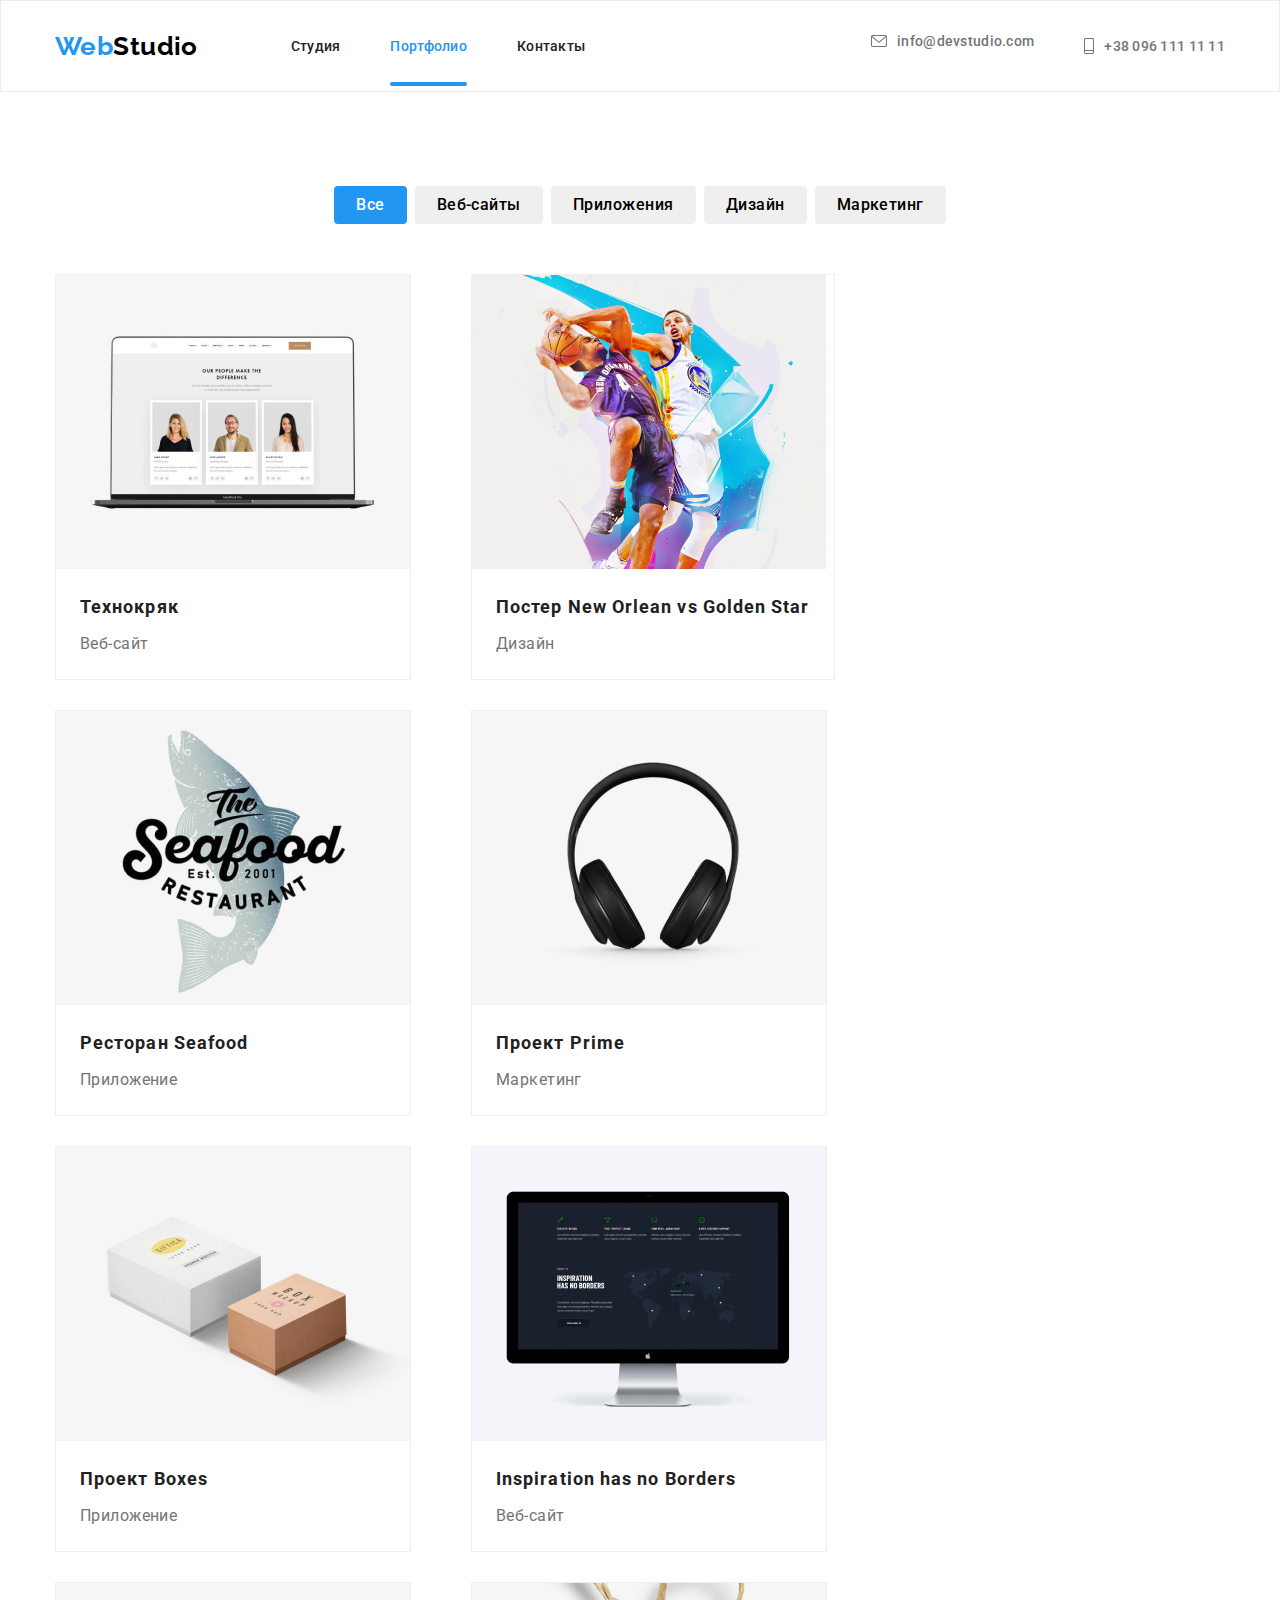
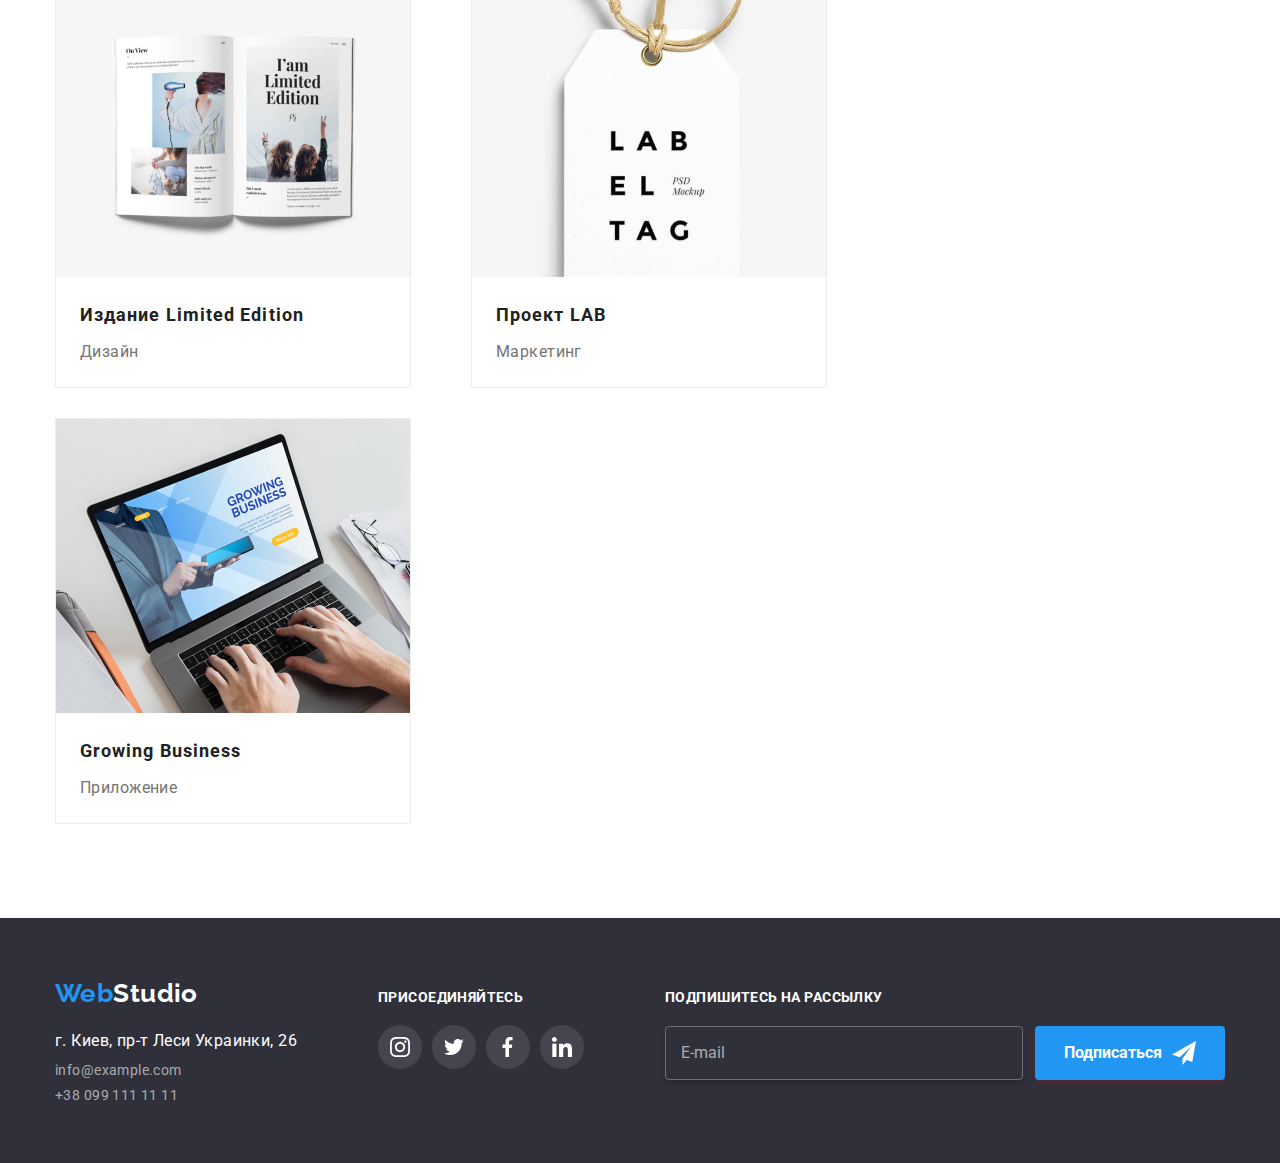
==== commit 5ce42b5b: "update" ====
--- a/about.html
+++ b/about.html
@@ -116,7 +116,34 @@
                   <li class="product  ">
                     <a href="" class="product__link link">
                     <div class="product__list-img">
-                        <img src="./images/project/laptop.jpg" alt="laptop" />
+                      <picture>
+                      <source
+                        srcset="
+                          ./images/phone/porfolio1.jpg 1x,
+                          ./images/phone/porfolio1@2x.jpg 2x
+                        "
+                        media="(max-width: 767px)"
+                      />
+                      <source
+                      srcset="
+                        ./images/tablet/porfolio1.jpg 1x,
+                        ./images/tablet/porfolio1@2x.jpg 2x
+                      "
+                      media="(min-width: 768px)"                      />
+
+                      <source
+                        srcset="
+                          ./images/desctop/porfolio1.jpg 1x,
+                          ./images/desctop/porfolio1@2x.jpg 2x
+                        "
+                        media="(min-width: 1200px)"
+                      />
+
+  
+                      <img src="./images/project/laptop.jpg" alt="laptop" />
+
+                    </picture>
+  
                         <p class="product__text">
                           Ресурс пропонує комплексні пропозиції з різним рівнем функціоналу та сервісів. Все це дозволить відвідувачу отримати вичерпні відомості про компанію чи приватну особу.
                         </p>
@@ -130,7 +157,33 @@
                   <li class="product  ">                      
                     <a href="" class="product__link link">
                     <div class="product__list-img">
+                      <picture>
+                        <source
+                          srcset="
+                            ./images/phone/porfolio2.jpg 1x,
+                            ./images/phone/porfolio2@2x.jpg 2x
+                          "
+                          media="(max-width: 767px)"
+                        />
+                        <source
+                        srcset="
+                          ./images/tablet/porfolio2.jpg 1x,
+                          ./images/tablet/porfolio2@2x.jpg 2x
+                        "
+                        media="(min-width: 768px)"                      />
+  
+                        <source
+                          srcset="
+                            ./images/desctop/porfolio2.jpg 1x,
+                            ./images/desctop/porfolio2@2x.jpg 2x
+                          "
+                          media="(min-width: 1200px)"
+                        />
+  
+    
                         <img src="./images/project/basket.jpg" alt="basket" />
+  
+                      </picture>
                         <p class="product__text">
                           Ресурс пропонує комплексні пропозиції з різним рівнем функціоналу та сервісів. Все це дозволить відвідувачу отримати вичерпні відомості про компанію чи приватну особу.
                         </p>
@@ -144,7 +197,33 @@
                   <li class="product  ">                    
                     <a href=""class="product__link link"> 
                     <div class="product__list-img">
+                      <picture>
+                        <source
+                          srcset="
+                            ./images/phone/porfolio3.jpg 1x,
+                            ./images/phone/porfolio3@2x.jpg 2x
+                          "
+                          media="(max-width: 767px)"
+                        />
+                        <source
+                        srcset="
+                          ./images/tablet/porfolio3.jpg 1x,
+                          ./images/tablet/porfolio3@2x.jpg 2x
+                        "
+                        media="(min-width: 768px)"                      />
+  
+                        <source
+                          srcset="
+                            ./images/desctop/porfolio3.jpg 1x,
+                            ./images/desctop/porfolio3@2x.jpg 2x
+                          "
+                          media="(min-width: 1200px)"
+                        />
+  
+    
                         <img src="./images/project/seafoot.jpg" alt="seafoot" />
+  
+                      </picture>
                         <p class="product__text">
                           Ресурс пропонує комплексні пропозиції з різним рівнем функціоналу та сервісів. Все це дозволить відвідувачу отримати вичерпні відомості про компанію чи приватну особу.
                         </p>
@@ -158,7 +237,33 @@
                   <li class="product  ">
                     <a href="" class="product__link link">
                       <div class="product__list-img">
-                        <img src="./images/project/prime.jpg" alt="prime" />
+                        <picture>
+                          <source
+                            srcset="
+                              ./images/phone/porfolio4.jpg 1x,
+                              ./images/phone/porfolio4@2x.jpg 2x
+                            "
+                            media="(max-width: 767px)"
+                          />
+                          <source
+                          srcset="
+                            ./images/tablet/porfolio4.jpg 1x,
+                            ./images/tablet/porfolio4@2x.jpg 2x
+                          "
+                          media="(min-width: 768px)"                      />
+    
+                          <source
+                            srcset="
+                              ./images/desctop/porfolio4.jpg 1x,
+                              ./images/desctop/porfolio4@2x.jpg 2x
+                            "
+                            media="(min-width: 1200px)"
+                          />
+    
+      
+                          <img src="./images/project/prime.jpg" alt="prime" />
+    
+                        </picture>
                         <p class="product__text">
                           Ресурс пропонує комплексні пропозиції з різним рівнем функціоналу та сервісів. Все це дозволить відвідувачу отримати вичерпні відомості про компанію чи приватну особу.
                         </p>
@@ -172,7 +277,33 @@
                   <li class="product  ">
                     <a href="" class="product__link link">
                     <div class="product__list-img">
+                      <picture>
+                        <source
+                          srcset="
+                            ./images/phone/porfolio5.jpg 1x,
+                            ./images/phone/porfolio5@2x.jpg 2x
+                          "
+                          media="(max-width: 767px)"
+                        />
+                        <source
+                        srcset="
+                          ./images/tablet/porfolio5.jpg 1x,
+                          ./images/tablet/porfolio5@2x.jpg 2x
+                        "
+                        media="(min-width: 768px)"                      />
+  
+                        <source
+                          srcset="
+                            ./images/desctop/porfolio5.jpg 1x,
+                            ./images/desctop/porfolio5@2x.jpg 2x
+                          "
+                          media="(min-width: 1200px)"
+                        />
+  
+    
                         <img src="./images/project/box.jpg" alt="box" />
+  
+                      </picture>
                         <p class="product__text">
                           Ресурс пропонує комплексні пропозиції з різним рівнем функціоналу та сервісів. Все це дозволить відвідувачу отримати вичерпні відомості про компанію чи приватну особу.
                         </p>
@@ -186,7 +317,32 @@
                   <li class="product  ">
                     <a href="" class="product__link link">
                     <div class="product__list-img">
+                      <picture>
+                        <source
+                          srcset="
+                            ./images/phone/porfolio6.jpg 1x,
+                            ./images/phone/porfolio6@2x.jpg 2x
+                          "
+                          media="(max-width: 767px)"
+                        />
+                        <source
+                        srcset="
+                          ./images/tablet/porfolio6.jpg 1x,
+                          ./images/tablet/porfolio6@2x.jpg 2x
+                        "
+                        media="(min-width: 768px)"                      />
+  
+                        <source
+                          srcset="
+                            ./images/desctop/porfolio6.jpg 1x,
+                            ./images/desctop/porfolio6@2x.jpg 2x
+                          "
+                          media="(min-width: 1200px)"
+                        />
+  
+    
                         <img src="./images/project/borders.jpg" alt="borders" />
+                      </picture>
                         <p class="product__text">
                           Ресурс пропонує комплексні пропозиції з різним рівнем функціоналу та сервісів. Все це дозволить відвідувачу отримати вичерпні відомості про компанію чи приватну особу.
                         </p>
@@ -200,7 +356,33 @@
                   <li class="product  ">
                     <a href="" class="product__link link">
                     <div class="product__list-img">
+                      <picture>
+                        <source
+                          srcset="
+                            ./images/phone/porfolio7.jpg 1x,
+                            ./images/phone/porfolio7@2x.jpg 2x
+                          "
+                          media="(max-width: 767px)"
+                        />
+                        <source
+                        srcset="
+                          ./images/tablet/porfolio7.jpg 1x,
+                          ./images/tablet/porfolio7@2x.jpg 2x
+                        "
+                        media="(min-width: 768px)"                      />
+  
+                        <source
+                          srcset="
+                            ./images/desctop/porfolio7.jpg 1x,
+                            ./images/desctop/porfolio7@2x.jpg 2x
+                          "
+                          media="(min-width: 1200px)"
+                        />
+  
+    
                         <img src="./images/project/limited.jpg" alt="limited" />
+  
+                      </picture>
                         <p class="product__text">
                           Ресурс пропонує комплексні пропозиції з різним рівнем функціоналу та сервісів. Все це дозволить відвідувачу отримати вичерпні відомості про компанію чи приватну особу.
                         </p>
@@ -214,7 +396,33 @@
                   <li class="product  ">
                     <a href="" class="product__link link">
                     <div class="product__list-img">
+                      <picture>
+                        <source
+                          srcset="
+                            ./images/phone/porfolio8.jpg 1x,
+                            ./images/phone/porfolio8@2x.jpg 2x
+                          "
+                          media="(max-width: 767px)"
+                        />
+                        <source
+                        srcset="
+                          ./images/tablet/porfolio8.jpg 1x,
+                          ./images/tablet/porfolio8@2x.jpg 2x
+                        "
+                        media="(min-width: 768px)"                      />
+  
+                        <source
+                          srcset="
+                            ./images/desctop/porfolio8.jpg 1x,
+                            ./images/desctop/porfolio8@2x.jpg 2x
+                          "
+                          media="(min-width: 1200px)"
+                        />
+  
+    
                         <img src="./images/project/lab.jpg" alt="lab" />
+  
+                      </picture>
                         <p class="product__text">
                           Ресурс пропонує комплексні пропозиції з різним рівнем функціоналу та сервісів. Все це дозволить відвідувачу отримати вичерпні відомості про компанію чи приватну особу.
                         </p>
@@ -228,10 +436,36 @@
                   <li class="product  ">
                     <a href="" class="product__link link">
                     <div class="product__list-img">
+                      <picture>
+                        <source
+                          srcset="
+                            ./images/phone/porfolio9.jpg 1x,
+                            ./images/phone/porfolio9@2x.jpg 2x
+                          "
+                          media="(max-width: 767px)"
+                        />
+                        <source
+                        srcset="
+                          ./images/tablet/porfolio9.jpg 1x,
+                          ./images/tablet/porfolio9@2x.jpg 2x
+                        "
+                        media="(min-width: 768px)"                      />
+  
+                        <source
+                          srcset="
+                            ./images/desctop/porfolio9.jpg 1x,
+                            ./images/desctop/porfolio9@2x.jpg 2x
+                          "
+                          media="(min-width: 1200px)"
+                        />
+  
+    
                         <img
                         src="./images/project/growingbusiness.jpg"
                         alt="growingbusiness"
-                      />
+                      />  
+                      </picture>
+                    
                         <p class="product__text">
                           Ресурс пропонує комплексні пропозиції з різним рівнем функціоналу та сервісів. Все це дозволить відвідувачу отримати вичерпні відомості про компанію чи приватну особу.
                         </p>
--- a/css/main.min.css
+++ b/css/main.min.css
@@ -1 +1 @@
-:root{--background: #ffffff;--text-color: #757575;--active-color: #2196f3;--title-color: #212121;--text-primary-color: #ffffff;--black: #000;--hero-color: #2f303a;--icon-color: #afb1b8;--background-icon: #f5f4fa;--icon-bg-color: rgba(255, 255, 255, 0.1);--border-color: #eeeeee;--transition-dur-and-func: 250ms cubic-bezier(0.4, 0, 0.2, 1)}.visually-hidden{position:absolute;width:1px;height:1px;margin:-1px;border:0;padding:0;white-space:nowrap;clip-path:inset(100%);clip:rect(0 0 0 0);overflow:hidden}.form__subscribe .button-submit,.social__link,.social__list,.clients__link,.team-social__link,.feature-icon,.modal-form-check-desc,.modal-close-btn{display:flex;align-items:center;justify-content:center}body{font-family:"Roboto",sans-serif;font-size:14px;letter-spacing:.03em;color:var(--text-color);background-color:var(--background)}h1,h2,h3,p{margin-top:0;margin-bottom:0}ul,ol{margin-top:0;margin-bottom:0;padding-left:0}img{display:block;max-width:100%;height:auto}button{cursor:pointer}.list{list-style:none}.link{text-decoration:none}.button__active.active{background-color:var(--active-color);color:var(--text-primary-color)}.modal-btn{display:inline-block;border:none;border-radius:4px;padding:10px 32px;min-width:200px;font-family:"Roboto";font-size:16px;font-weight:700;line-height:1.875;align-items:center;letter-spacing:.06em;color:var(--text-primary-color);background-color:var(--active-color);cursor:pointer;transition:background-color var(--transition-dur-and-func)}.modal-btn:hover,.modal-btn:focus{background-color:#188ce8}.button__active{display:inline-block;border:none;border-radius:4px;margin-top:0;margin-bottom:0;padding:6px 22px;font-family:inherit;font-size:16px;font-weight:500;line-height:1.625;text-align:center;letter-spacing:.03em;cursor:pointer;transition:background-color var(--transition-dur-and-func),box-shadow var(--transition-dur-and-func),color var(--transition-dur-and-func)}.button__active:not(:last-child){margin-left:8px}.button-submit:hover,.button-submit:focus{background-color:#0861ab}.form__subscribe .button-submit svg{margin-left:10px;fill:var(--text-primary-color)}.modal-close-btn{position:absolute;top:8px;right:8px;width:30px;height:30px;border-radius:50%;background-color:rgba(0,0,0,0);border:1px solid rgba(0,0,0,.1);padding:0;transition:border-color var(--transition-dur-and-func),fill var(--transition-dur-and-func)}.modal-close-btn:hover,.modal-close-btn:focus{border-color:var(--active-color)}.modal-close-btn:hover .modal-close-btn-icon,.modal-close-btn:focus .modal-close-btn-icon{fill:var(--active-color)}.modal-btn-form{align-self:center;display:inline-block;border:none;border-radius:4px;padding:10px 32px;min-width:200px;font-family:"Roboto";font-size:16px;font-weight:700;line-height:1.875;align-items:center;letter-spacing:.06em;color:var(--text-primary-color);background-color:var(--active-color);cursor:pointer;transition:background-color var(--transition-dur-and-func)}.modal-btn-form:hover,.modal-btn-form:focus{background-color:#1472c0}.button.current,.button:hover,.button:focus{color:var(--text-primary-color);background-color:var(--active-color);box-shadow:0px 3px 1px rgba(0,0,0,.1),0px 1px 2px rgba(0,0,0,.08),0px 2px 2px rgba(0,0,0,.12)}.modal-close-btn-icon{transition:fill var(--transition-dur-and-func)}.section__title{font-size:36px;font-weight:700;line-height:1.1666666667;text-align:center;color:var(--title-color)}.backdrop{position:fixed;top:0;left:0;width:100%;height:100%;background:rgba(0,0,0,.2);z-index:100;transition:opacity var(--transition-dur-and-func),visibility var(--transition-dur-and-func)}.backdrop.is-hidden{opacity:0;visibility:hidden;pointer-events:none}.modal{position:absolute;top:50%;left:50%;transform:translate(-50%, -50%);width:528px;height:580px;background:var(--text-primary-color);padding:40px}.modal-form{display:flex;flex-direction:column}.modal-text{font-style:normal;font-size:20px;font-weight:700;line-height:1.15;text-align:center;color:var(--title-color);margin-bottom:12px}.modal-form__field{margin-bottom:10px}.modal-form__input-desc{display:block;font-style:normal;font-size:12px;font-weight:400;line-height:1.1666666667;letter-spacing:.01em;color:var(--text-color);margin-bottom:4px}.modal-form__input-wrapper{position:relative}.modal-form__input{display:block;width:100%;height:40px;border:1px solid rgba(33,33,33,.2);border-radius:4px;padding-left:42px;font-size:12px;font-weight:400;line-height:1.1666666667;letter-spacing:.01em;color:var(--black);transition:border-color var(--transition-dur-and-func),fill var(--transition-dur-and-func)}.modal-form__input:focus{outline:none;border-color:var(--active-color);transition:fill var(--transition-dur-and-func)}.modal-form__input:focus+.modal-form__input-icon{fill:var(--active-color)}.modal-form__input-icon{position:absolute;top:50%;left:12px;transform:translateY(-50%);transition:fill var(--transition-dur-and-func)}.modal-form__field-desc{margin-bottom:20px}.modal-form-check-desc{margin-bottom:30px;line-height:1.4;letter-spacing:.03em;color:var(--text-color);transition:background-image 2s linear}.modal-form-check-desc::before{content:"";display:block;width:15px;height:15px;margin-right:7px;cursor:pointer;border:solid 2px var(--title-color);border-radius:2px;transition:background-color var(--transition-dur-and-func)}.modal-form-check-desc{font-size:14px;font-weight:400;line-height:1.7142857143;color:var(--text-color)}.modal-form-check:checked+.modal-form-check-desc::before{background-color:var(--active-color);border:rgba(0,0,0,0);background-image:url(../images/check.svg);background-size:13px 10px;background-position:center;background-repeat:no-repeat}.modal-form-check:focus+.modal-form-check-desc::before{outline:1px solid var(--active-color);border:none}.modal-form-check-desc-link{display:inline-block;color:var(--active-color);border-bottom:1px solid var(--active-color)}.modal-form-message{display:block;border:1px solid rgba(33,33,33,.2);border-radius:4px;resize:none;width:100%;height:120px;padding:12px 16px;transition:border-color var(--transition-dur-and-func)}.modal-form-message:focus{outline:none;border-color:var(--active-color)}.modal-form-message::placeholder{font-size:12px;font-weight:400;line-height:1.1666666667;letter-spacing:.01em;color:rgba(117,117,117,.5)}.projects__title{font-size:0;color:rgba(0,0,0,0)}.filter{list-style:none;display:flex;justify-content:center;margin-bottom:50px}.filter__item:not(:last-child){margin-right:8px}.section{padding:94px 0}.container{padding-left:15px;padding-right:15px}@media screen and (min-width: 480px){.container{width:480px;margin-left:auto;margin-right:auto}}@media screen and (min-width: 768px){.container{width:768px}}@media screen and (min-width: 1200px){.container{width:1200px}}.mobile-menu{position:fixed;width:100%;height:100%;top:0;left:0;z-index:1000;background-color:#fff;opacity:0;visibility:hidden;pointer-events:none}.mobile-menu.is-open{opacity:1;visibility:visible;pointer-events:auto;transition:opacity var(--transition-dur-and-func),visibility var(--transition-dur-and-func)}.mobile-menu__container{position:relative;padding-left:40px;padding-top:48px}.mobile-menu__close-btn{position:absolute;top:25px;right:21px;background-color:rgba(0,0,0,0);border:none;padding:0;line-height:0}@media screen and (max-width: 767px){.menu{display:none}.contact{display:none}.logo{font-family:"Raleway",sans-serif;font-size:26px;font-weight:700;line-height:1.1923076923;color:var(--black);margin-right:93px;padding-top:24px;padding-bottom:25px;display:block;padding-left:15px}.blue{color:var(--active-color)}.mobile-menu-open{background-color:rgba(0,0,0,0);border:none;padding:0;line-height:0}.page-header .contact-link{color:var(--text-color)}.page-header-container{display:flex;align-items:center}.page-nav{display:flex;align-items:center}.menu__item{font-size:40px;font-weight:500;line-height:1.175;letter-spacing:.02em;color:var(--title-color);padding-top:32px;padding-bottom:32px;transition:color var(--transition-dur-and-func)}.menu__item.current{position:relative;color:var(--active-color)}.menu__item.current,.menu__item:focus,.menu__item:hover,.menu__item .contact:focus,.menu__item .contact:hover{color:var(--active-color)}.menu__list:not(:last-child){margin-bottom:32px}.mail-link{display:flex;align-items:center;font-size:24px;font-weight:500;line-height:1.1666666667;letter-spacing:.02em;color:var(--text-color);fill:var(--icon-color);transition:color var(--transition-dur-and-func),fill var(--transition-dur-and-func)}.nav-contacts-icon{fill:currentColor;margin-right:10px}.phone-number{display:flex;align-items:center;font-size:34px;font-weight:500;line-height:1.1764705882;letter-spacing:.02em;color:var(--active-color);fill:var(--icon-color);transition:color var(--transition-dur-and-func),fill var(--transition-dur-and-func)}.phone-number:hover,.phone-number:focus,.footer__list-phone:hover,.footer__list-phone:focus{color:var(--active-color)}.menu-1{margin-bottom:270px}.contact-1{margin-bottom:64px}.menu__socials-text{display:flex}.socials-text__item{position:relative}.socials-text__item:not(:last-child){margin-right:20px}.socials-text__item:not(:last-child):after{content:"";position:absolute;right:-10px;top:0;display:block;height:100%;width:1px;background-color:rgba(33,33,33,.2)}.socials-text__link{font-size:18px;font-weight:500;line-height:1.2222222222;letter-spacing:.02em;color:var(--active-color)}}.page-header-container{display:flex;justify-content:space-between;align-items:center}@media screen and (min-width: 768px){.mobile-menu-open{display:none}.page-header .contact-link{color:var(--text-color)}.page-header-container{display:flex;align-items:center}.page-nav{display:flex;align-items:center}.logo{font-family:"Raleway",sans-serif;font-size:26px;font-weight:700;line-height:1.1923076923;color:var(--black);margin-right:88px;padding-top:26px;padding-bottom:26px;display:block}.menu__item{font-size:14px;font-weight:500;line-height:1.1428571429;letter-spacing:.02em;color:var(--title-color);padding-top:32px;padding-bottom:32px;transition:color var(--transition-dur-and-func)}.menu__item.current{position:relative;color:var(--active-color)}.menu__item.current,.menu__item:focus,.menu__item:hover,.menu__item .contact:focus,.menu__item .contact:hover{color:var(--active-color)}.menu__item.current::after{content:"";display:block;width:100%;height:4px;border-radius:2px;background:var(--active-color);position:absolute;display:block;left:0;bottom:0}.menu__list,.contact{list-style:none}.menu{display:flex;align-items:center;padding-top:32px;padding-bottom:32px;color:var(--primary-text-color)}.menu__list:not(:last-child){margin-right:50px}.blue{color:var(--active-color)}.mail-link{display:flex;align-items:center;margin-bottom:10px;font-size:14px;font-weight:500;line-height:1.1428571429;letter-spacing:.02em;color:var(--text-color);fill:var(--icon-color);transition:color var(--transition-dur-and-func),fill var(--transition-dur-and-func)}.nav-contacts-icon{fill:currentColor;margin-right:10px}.phone-number{display:flex;align-items:center;font-size:14px;font-weight:500;line-height:1.1428571429;letter-spacing:.02em;color:var(--text-color);fill:var(--icon-color);transition:color var(--transition-dur-and-func),fill var(--transition-dur-and-func)}.phone-number:hover,.phone-number:focus,.footer__list-phone:hover,.footer__list-phone:focus{color:var(--active-color)}.contact{align-items:center;margin-left:auto}.header{border:1px solid #ececec}}@media screen and (min-width: 1200px){.page-header .contact-link{color:var(--text-color)}.page-header-container{display:flex;align-items:center}.page-nav{display:flex;align-items:center}.logo{font-family:"Raleway",sans-serif;font-size:26px;font-weight:700;line-height:1.1923076923;color:var(--black);margin-right:93px;padding-top:26px;padding-bottom:26px;display:block}.menu__item{font-size:14px;font-weight:500;line-height:1.1428571429;letter-spacing:.02em;color:var(--title-color);padding-top:32px;padding-bottom:32px;transition:color var(--transition-dur-and-func)}.menu__item.current{position:relative;color:var(--active-color)}.menu__item.current,.menu__item:focus,.menu__item:hover,.menu__item .contact:focus,.menu__item .contact:hover{color:var(--active-color)}.menu__item.current::after{content:"";display:block;width:100%;height:4px;border-radius:2px;background:var(--active-color);position:absolute;display:block;left:0;bottom:0}.menu__list,.contact{list-style:none}.menu{display:flex;align-items:center;padding-top:32px;padding-bottom:32px;color:var(--primary-text-color)}.menu__list:not(:last-child){margin-right:50px}.blue{color:var(--active-color)}.mail-link{display:flex;align-items:center;padding-top:32px;padding-bottom:32px;font-size:14px;font-weight:500;line-height:1.1428571429;letter-spacing:.02em;color:var(--text-color);fill:var(--icon-color);transition:color var(--transition-dur-and-func),fill var(--transition-dur-and-func)}.nav-contacts-icon{fill:currentColor;margin-right:10px}.contact .item+.item{margin-left:50px}.phone-number{display:flex;align-items:center;padding-top:32px;padding-bottom:32px;font-size:14px;font-weight:500;line-height:1.1428571429;letter-spacing:.02em;color:var(--text-color);fill:var(--icon-color);transition:color var(--transition-dur-and-func),fill var(--transition-dur-and-func)}.phone-number:hover,.phone-number:focus,.footer__list-phone:hover,.footer__list-phone:focus{color:var(--active-color)}.contact{display:flex;align-items:center;margin-left:auto}.header{border:1px solid #ececec}}@media screen and (max-width: 767px){.hero{padding:120px 0;background-color:var(--hero-color);text-align:center;margin-right:auto;margin-left:auto;background-repeat:no-repeat;background-image:linear-gradient(to right, rgba(47, 48, 58, 0.4), rgba(47, 48, 58, 0.4)),url(../images/phone/backround.jpg);background-position:center;background-size:cover}}@media screen and (max-width: 767px)and (min-device-pixel-ratio: 2),screen and (max-width: 767px)and (-webkit-min-device-pixel-ratio: 2),screen and (max-width: 767px)and (min-resolution: 192dpi),screen and (max-width: 767px)and (min-resolution: 2dppx){.hero{background-image:url(../images/phone/backround@2x.jpg)}}@media screen and (max-width: 767px){.hero__title{margin-top:0;margin-bottom:30px;margin-left:auto;margin-right:auto;width:360px;font-size:26px;font-weight:900;line-height:1.6153846154;text-align:center;letter-spacing:.06em;text-transform:uppercase;color:var(--text-primary-color)}}@media screen and (min-width: 768px){.hero{padding:200px 0;background-color:var(--hero-color);text-align:center;margin-right:auto;margin-left:auto;background-repeat:no-repeat;background-image:linear-gradient(to right, rgba(47, 48, 58, 0.4), rgba(47, 48, 58, 0.4)),url(../images/tablet/backround.jpg);background-position:center;background-size:cover}}@media screen and (min-width: 768px)and (min-device-pixel-ratio: 2),screen and (min-width: 768px)and (-webkit-min-device-pixel-ratio: 2),screen and (min-width: 768px)and (min-resolution: 192dpi),screen and (min-width: 768px)and (min-resolution: 2dppx){.hero{background-image:url(../images/tablet/backround@2x.jpg)}}@media screen and (min-width: 768px){.hero__title{margin-top:0;margin-bottom:30px;margin-left:auto;margin-right:auto;width:360px;font-size:26px;font-weight:900;line-height:1.6153846154;text-align:center;letter-spacing:.06em;text-transform:uppercase;color:var(--text-primary-color)}}@media screen and (min-width: 1200px){.hero{padding:200px 0;background-color:var(--hero-color);text-align:center;max-width:1600px;margin-right:auto;margin-left:auto;background-repeat:no-repeat;background-image:linear-gradient(to right, rgba(47, 48, 58, 0.4), rgba(47, 48, 58, 0.4)),url(../images/backround/backround.jpg);background-position:center;background-size:cover}}@media screen and (min-width: 1200px)and (min-device-pixel-ratio: 2),screen and (min-width: 1200px)and (-webkit-min-device-pixel-ratio: 2),screen and (min-width: 1200px)and (min-resolution: 192dpi),screen and (min-width: 1200px)and (min-resolution: 2dppx){.hero{background-image:url(../images/backround/backround.jpg)}}.about-list{display:flex;flex-wrap:wrap;gap:30px}.about{font-size:14px;font-weight:700;line-height:1.1428571429;text-transform:uppercase;color:var(--title-color);margin-bottom:10px}.about__description{font-size:14px;font-weight:400;line-height:1.7142857143;flex-wrap:wrap;width:270px;height:70px}.feature-icon{flex-wrap:wrap;height:120px;margin-bottom:30px;background-color:var(--background-icon)}.feature-icon__item{display:flex;flex-wrap:wrap;width:70px;height:70px}.about-img{padding-top:0}.work-progress{margin-top:50px;display:flex;gap:30px}.work-progress__item{position:relative}.work-progress-text{position:absolute;bottom:0;left:0;width:100%;margin-bottom:0;padding:27px 0;text-align:center;color:var(--text-primary-color);font-size:14px;font-weight:700;line-height:1.1428571429;text-transform:uppercase;background-color:rgba(47,48,58,.8)}.team{background:#f5f4fa}.team-item{background-color:var(--text-primary-color)}.employees{margin-top:50px;display:flex;gap:30px}.employees__name{font-size:16px;font-weight:500;line-height:1.1875;text-align:center;color:var(--title-color);margin-bottom:10px;padding-top:30px}.employees__position{font-size:16px;font-weight:400;line-height:1.1875;text-align:center;margin-bottom:16px}.team-social__list{display:flex;gap:10px;justify-content:center;margin:0px;padding-bottom:30px}.team__social{display:flex;justify-content:center}.team-social__link{width:44px;height:44px;border-radius:50%;fill:var(--icon-color);transition:background-color var(--transition-dur-and-func),fill var(--transition-dur-and-func)}.team-social__link:hover,.team-social__link:focus{fill:var(--text-primary-color);background:var(--active-color)}.team-social__icon{width:20px;height:20px}.clients{display:flex;justify-content:center;gap:30px;margin-top:50px}.clients__item{width:calc((100% - 150px)/6)}.clients__link{flex-wrap:wrap;height:92px;border:1px solid var(--icon-color);border-radius:4px;fill:var(--icon-color);transition:fill var(--transition-dur-and-func),border var(--transition-dur-and-func)}.clients__link:hover,.clients__link:focus{fill:var(--active-color);border:1px solid var(--active-color)}.footer{background-color:var(--hero-color);padding-top:60px;padding-bottom:60px}.maps-go{font-size:16px;font-weight:400;line-height:1.5;color:var(--text-primary-color)}.footer__list-mail,.footer__list-phone{color:rgba(255,255,255,.6);transition:color var(--transition-dur-and-func)}.mail-link:hover,.mail-link:focus,.footer__list-mail:hover,.footer__list-mail:focus{color:var(--active-color)}.footer__logo{font-family:"Raleway",sans-serif;font-size:26px;font-weight:700;line-height:1.1923076923;color:var(--text-primary-color);display:block;margin-bottom:20px}.address{font-style:normal}.address__contact{align-items:baseline}.footer__list :last-of-type{margin-bottom:0;padding-bottom:0}.footer__list:not(:last-child){margin-bottom:9px}.footer__address-social{display:flex;align-items:baseline;justify-content:space-between}.social__title{margin-bottom:20px;font-size:14px;font-weight:700;line-height:1.1428571429;text-transform:uppercase;font-style:normal;color:var(--background)}.social__list{gap:10px}.social__list-item{display:flex;flex-wrap:wrap;width:44px;height:44px;border-radius:50%;background:var(--icon-bg-color)}.social__link{width:44px;height:44px;border-radius:50%;flex-wrap:wrap;fill:var(--text-primary-color);transition:background-color var(--transition-dur-and-func),fill var(--transition-dur-and-func)}.social__link:hover,.social__link:focus{background-color:var(--active-color)}.social__link-logo{width:20px;height:20px}.form__subscribe .form__input{min-width:358px;padding:16px 15px;font-size:16px;font-weight:400;line-height:1.25;color:var(--background);background:rgba(0,0,0,0);outline:none;cursor:pointer;border:1px solid rgba(255,255,255,.3);box-shadow:0px 4px 4px rgba(0,0,0,.15);border-radius:4px;transition:border var(--transition-dur-and-func)}.form__subscribe .form__input:focus{outline:none;border:1px solid var(--active-color)}.form__subscribe .form__input::placeholder{color:rgba(255,255,255,.6)}.footer__title{margin-bottom:20px;font-weight:700;font-size:14px;line-height:1.14;text-transform:uppercase;color:var(--background)}.form__subscribe .offer{margin-bottom:20px;font-size:14px;font-weight:700;line-height:1.1428571429;text-transform:uppercase;color:var(--background)}.form__subscribe-fields{display:flex;border:none;padding:0}.form__subscribe .form__field{margin-right:12px}.form__subscribe .button-submit{border:none;font-family:"Roboto";font-style:normal;font-size:16px;font-weight:700;line-height:1.875;background-color:var(--active-color);color:var(--text-primary-color);padding:10px 29px;box-shadow:0px 4px 4px rgba(230,13,13,.15);border-radius:4px;transition:background-color var(--transition-dur-and-func)}.project{display:flex;flex-wrap:wrap;gap:30px;padding:0}.product{background-color:var(--text-primary-color);border:1px solid var(--border-color);width:calc((100% - 60px)/3);margin-bottom:30px}.product:hover .product__text,.product:focus .product__text{transform:translate(0, 0)}.product__link{display:block;transition:box-shadow var(--transition-dur-and-func)}.product__link:hover,.product__link:focus{display:block;box-shadow:0px 1px 1px rgba(0,0,0,.12),0px 4px 4px rgba(0,0,0,.06),1px 4px 6px rgba(0,0,0,.16)}.product__list-img{position:relative;overflow:hidden}.product__text{position:absolute;left:0;top:0;width:101%;height:101%;font-size:18px;font-weight:400;line-height:1.5555555556;color:var(--text-primary-color);background:rgba(33,150,243,.9);padding-top:63px;padding-bottom:63px;padding-left:24px;padding-right:24px;transform:translate(0, 100%);transition:transform var(--transition-dur-and-func)}.name{font-size:18px;font-weight:700;line-height:2;letter-spacing:.06em;color:var(--title-color);padding-top:20px;padding-right:24px;padding-left:24px;margin-bottom:4px}.product__technology{font-size:16px;font-weight:400;line-height:1.875;margin:0;padding-top:0;padding-left:24px;padding-bottom:20px;padding-right:24px;color:var(--text-color)}/*# sourceMappingURL=main.min.css.map */+:root{--background: #ffffff;--text-color: #757575;--active-color: #2196f3;--title-color: #212121;--text-primary-color: #ffffff;--black: #000;--hero-color: #2f303a;--icon-color: #afb1b8;--background-icon: #f5f4fa;--icon-bg-color: rgba(255, 255, 255, 0.1);--border-color: #eeeeee;--transition-dur-and-func: 250ms cubic-bezier(0.4, 0, 0.2, 1)}.visually-hidden{position:absolute;width:1px;height:1px;margin:-1px;border:0;padding:0;white-space:nowrap;clip-path:inset(100%);clip:rect(0 0 0 0);overflow:hidden}.form__subscribe .button-submit,.social__link,.social__list,.clients__link,.team-social__link,.feature-icon,.modal-form-check-desc,.modal-close-btn{display:flex;align-items:center;justify-content:center}body{font-family:"Roboto",sans-serif;font-size:14px;letter-spacing:.03em;color:var(--text-color);background-color:var(--background)}h1,h2,h3,p{margin-top:0;margin-bottom:0}ul,ol{margin-top:0;margin-bottom:0;padding-left:0}img{display:block;max-width:100%;height:auto}button{cursor:pointer}.list{list-style:none}.link{text-decoration:none}.button__active.active{background-color:var(--active-color);color:var(--text-primary-color)}.modal-btn{display:inline-block;border:none;border-radius:4px;padding:10px 32px;min-width:200px;font-family:"Roboto";font-size:16px;font-weight:700;line-height:1.875;align-items:center;letter-spacing:.06em;color:var(--text-primary-color);background-color:var(--active-color);cursor:pointer;transition:background-color var(--transition-dur-and-func)}.modal-btn:hover,.modal-btn:focus{background-color:#188ce8}.button__active{display:inline-block;border:none;border-radius:4px;margin-top:0;margin-bottom:0;padding:6px 22px;font-family:inherit;font-size:16px;font-weight:500;line-height:1.625;text-align:center;letter-spacing:.03em;cursor:pointer;transition:background-color var(--transition-dur-and-func),box-shadow var(--transition-dur-and-func),color var(--transition-dur-and-func)}.button__active:not(:last-child){margin-left:8px}.button-submit:hover,.button-submit:focus{background-color:#0861ab}.form__subscribe .button-submit svg{margin-left:10px;fill:var(--text-primary-color)}.modal-close-btn{position:absolute;top:8px;right:8px;width:30px;height:30px;border-radius:50%;background-color:rgba(0,0,0,0);border:1px solid rgba(0,0,0,.1);padding:0;transition:border-color var(--transition-dur-and-func),fill var(--transition-dur-and-func)}.modal-close-btn:hover,.modal-close-btn:focus{border-color:var(--active-color)}.modal-close-btn:hover .modal-close-btn-icon,.modal-close-btn:focus .modal-close-btn-icon{fill:var(--active-color)}.modal-btn-form{align-self:center;display:inline-block;border:none;border-radius:4px;padding:10px 32px;min-width:200px;font-family:"Roboto";font-size:16px;font-weight:700;line-height:1.875;align-items:center;letter-spacing:.06em;color:var(--text-primary-color);background-color:var(--active-color);cursor:pointer;transition:background-color var(--transition-dur-and-func)}.modal-btn-form:hover,.modal-btn-form:focus{background-color:#1472c0}.button.current,.button:hover,.button:focus{color:var(--text-primary-color);background-color:var(--active-color);box-shadow:0px 3px 1px rgba(0,0,0,.1),0px 1px 2px rgba(0,0,0,.08),0px 2px 2px rgba(0,0,0,.12)}.modal-close-btn-icon{transition:fill var(--transition-dur-and-func)}.section__title{font-size:36px;font-weight:700;line-height:1.1666666667;text-align:center;color:var(--title-color)}.backdrop{position:fixed;top:0;left:0;width:100%;height:100%;background:rgba(0,0,0,.2);z-index:100;transition:opacity var(--transition-dur-and-func),visibility var(--transition-dur-and-func)}.backdrop.is-hidden{opacity:0;visibility:hidden;pointer-events:none}.modal{position:absolute;top:50%;left:50%;transform:translate(-50%, -50%);width:528px;height:580px;background:var(--text-primary-color);padding:40px}.modal-form{display:flex;flex-direction:column}.modal-text{font-style:normal;font-size:20px;font-weight:700;line-height:1.15;text-align:center;color:var(--title-color);margin-bottom:12px}.modal-form__field{margin-bottom:10px}.modal-form__input-desc{display:block;font-style:normal;font-size:12px;font-weight:400;line-height:1.1666666667;letter-spacing:.01em;color:var(--text-color);margin-bottom:4px}.modal-form__input-wrapper{position:relative}.modal-form__input{display:block;width:100%;height:40px;border:1px solid rgba(33,33,33,.2);border-radius:4px;padding-left:42px;font-size:12px;font-weight:400;line-height:1.1666666667;letter-spacing:.01em;color:var(--black);transition:border-color var(--transition-dur-and-func),fill var(--transition-dur-and-func)}.modal-form__input:focus{outline:none;border-color:var(--active-color);transition:fill var(--transition-dur-and-func)}.modal-form__input:focus+.modal-form__input-icon{fill:var(--active-color)}.modal-form__input-icon{position:absolute;top:50%;left:12px;transform:translateY(-50%);transition:fill var(--transition-dur-and-func)}.modal-form__field-desc{margin-bottom:20px}.modal-form-check-desc{margin-bottom:30px;line-height:1.4;letter-spacing:.03em;color:var(--text-color);transition:background-image 2s linear}.modal-form-check-desc::before{content:"";display:block;width:15px;height:15px;margin-right:7px;cursor:pointer;border:solid 2px var(--title-color);border-radius:2px;transition:background-color var(--transition-dur-and-func)}.modal-form-check-desc{font-size:14px;font-weight:400;line-height:1.7142857143;color:var(--text-color)}.modal-form-check:checked+.modal-form-check-desc::before{background-color:var(--active-color);border:rgba(0,0,0,0);background-image:url(../images/check.svg);background-size:13px 10px;background-position:center;background-repeat:no-repeat}.modal-form-check:focus+.modal-form-check-desc::before{outline:1px solid var(--active-color);border:none}.modal-form-check-desc-link{display:inline-block;color:var(--active-color);border-bottom:1px solid var(--active-color)}.modal-form-message{display:block;border:1px solid rgba(33,33,33,.2);border-radius:4px;resize:none;width:100%;height:120px;padding:12px 16px;transition:border-color var(--transition-dur-and-func)}.modal-form-message:focus{outline:none;border-color:var(--active-color)}.modal-form-message::placeholder{font-size:12px;font-weight:400;line-height:1.1666666667;letter-spacing:.01em;color:rgba(117,117,117,.5)}@media screen and (max-width: 767px){.projects__title{font-size:0;color:rgba(0,0,0,0)}.filter{display:flex;gap:8px;justify-content:flex-start;flex-wrap:wrap}}@media screen and (min-width: 768px){.projects__title{font-size:0;color:rgba(0,0,0,0)}.filter{list-style:none;display:flex;justify-content:center;margin-bottom:50px}.filter__item:not(:last-child){margin-right:8px}}@media screen and (min-width: 1200px){.projects__title{font-size:0;color:rgba(0,0,0,0)}.filter{list-style:none;display:flex;justify-content:center;margin-bottom:50px}.filter__item:not(:last-child){margin-right:8px}}.projects__title{font-size:0;color:rgba(0,0,0,0)}.filter{list-style:none;display:flex;justify-content:center;margin-bottom:50px}.filter__item:not(:last-child){margin-right:8px}.section{padding:94px 0}.container{padding-left:15px;padding-right:15px}@media screen and (min-width: 480px){.container{width:480px;margin-left:auto;margin-right:auto}}@media screen and (min-width: 768px){.container{width:768px}}@media screen and (min-width: 1200px){.container{width:1200px}}.mobile-menu{position:fixed;width:100%;height:100%;top:0;left:0;z-index:1000;background-color:#fff;opacity:0;visibility:hidden;pointer-events:none}.mobile-menu.is-open{opacity:1;visibility:visible;pointer-events:auto;transition:opacity var(--transition-dur-and-func),visibility var(--transition-dur-and-func)}.mobile-menu__container{position:relative;padding-left:40px;padding-top:48px}.mobile-menu__close-btn{position:absolute;top:25px;right:21px;background-color:rgba(0,0,0,0);border:none;padding:0;line-height:0}@media screen and (max-width: 767px){.menu{display:none}.contact{display:none}.logo{font-family:"Raleway",sans-serif;font-size:26px;font-weight:700;line-height:1.1923076923;color:var(--black);margin-right:93px;padding-top:24px;padding-bottom:25px;display:block;padding-left:15px}.blue{color:var(--active-color)}.mobile-menu-open{background-color:rgba(0,0,0,0);border:none;padding:0;line-height:0}.page-header .contact-link{color:var(--text-color)}.page-header-container{display:flex;align-items:center}.page-nav{display:flex;align-items:center}.menu__item{font-size:40px;font-weight:500;line-height:1.175;letter-spacing:.02em;color:var(--title-color);padding-top:32px;padding-bottom:32px;transition:color var(--transition-dur-and-func)}.menu__item.current{position:relative;color:var(--active-color)}.menu__item.current,.menu__item:focus,.menu__item:hover,.menu__item .contact:focus,.menu__item .contact:hover{color:var(--active-color)}.menu__list:not(:last-child){margin-bottom:32px}.mail-link{display:flex;align-items:center;font-size:24px;font-weight:500;line-height:1.1666666667;letter-spacing:.02em;color:var(--text-color);fill:var(--icon-color);transition:color var(--transition-dur-and-func),fill var(--transition-dur-and-func)}.nav-contacts-icon{fill:currentColor;margin-right:10px}.phone-number{display:flex;align-items:center;font-size:34px;font-weight:500;line-height:1.1764705882;letter-spacing:.02em;color:var(--active-color);fill:var(--icon-color);transition:color var(--transition-dur-and-func),fill var(--transition-dur-and-func)}.phone-number:hover,.phone-number:focus,.footer__list-phone:hover,.footer__list-phone:focus{color:var(--active-color)}.menu-1{margin-bottom:270px}.contact-1{margin-bottom:64px}.menu__socials-text{display:flex}.socials-text__item{position:relative}.socials-text__item:not(:last-child){margin-right:20px}.socials-text__item:not(:last-child):after{content:"";position:absolute;right:-10px;top:0;display:block;height:100%;width:1px;background-color:rgba(33,33,33,.2)}.socials-text__link{font-size:18px;font-weight:500;line-height:1.2222222222;letter-spacing:.02em;color:var(--active-color)}}.page-header-container{display:flex;justify-content:space-between;align-items:center}@media screen and (min-width: 768px){.mobile-menu-open{display:none}.page-header .contact-link{color:var(--text-color)}.page-header-container{display:flex;align-items:center}.page-nav{display:flex;align-items:center}.logo{font-family:"Raleway",sans-serif;font-size:26px;font-weight:700;line-height:1.1923076923;color:var(--black);margin-right:88px;padding-top:26px;padding-bottom:26px;display:block}.menu__item{font-size:14px;font-weight:500;line-height:1.1428571429;letter-spacing:.02em;color:var(--title-color);padding-top:32px;padding-bottom:32px;transition:color var(--transition-dur-and-func)}.menu__item.current{position:relative;color:var(--active-color)}.menu__item.current,.menu__item:focus,.menu__item:hover,.menu__item .contact:focus,.menu__item .contact:hover{color:var(--active-color)}.menu__item.current::after{content:"";display:block;width:100%;height:4px;border-radius:2px;background:var(--active-color);position:absolute;display:block;left:0;bottom:0}.menu__list,.contact{list-style:none}.menu{display:flex;align-items:center;padding-top:32px;padding-bottom:32px;color:var(--primary-text-color)}.menu__list:not(:last-child){margin-right:50px}.blue{color:var(--active-color)}.mail-link{display:flex;align-items:center;margin-bottom:10px;font-size:14px;font-weight:500;line-height:1.1428571429;letter-spacing:.02em;color:var(--text-color);fill:var(--icon-color);transition:color var(--transition-dur-and-func),fill var(--transition-dur-and-func)}.nav-contacts-icon{fill:currentColor;margin-right:10px}.phone-number{display:flex;align-items:center;font-size:14px;font-weight:500;line-height:1.1428571429;letter-spacing:.02em;color:var(--text-color);fill:var(--icon-color);transition:color var(--transition-dur-and-func),fill var(--transition-dur-and-func)}.phone-number:hover,.phone-number:focus,.footer__list-phone:hover,.footer__list-phone:focus{color:var(--active-color)}.contact{align-items:center;margin-left:auto}.header{border:1px solid #ececec}}@media screen and (min-width: 1200px){.page-header .contact-link{color:var(--text-color)}.page-header-container{display:flex;align-items:center}.page-nav{display:flex;align-items:center}.logo{font-family:"Raleway",sans-serif;font-size:26px;font-weight:700;line-height:1.1923076923;color:var(--black);margin-right:93px;padding-top:26px;padding-bottom:26px;display:block}.menu__item{font-size:14px;font-weight:500;line-height:1.1428571429;letter-spacing:.02em;color:var(--title-color);padding-top:32px;padding-bottom:32px;transition:color var(--transition-dur-and-func)}.menu__item.current{position:relative;color:var(--active-color)}.menu__item.current,.menu__item:focus,.menu__item:hover,.menu__item .contact:focus,.menu__item .contact:hover{color:var(--active-color)}.menu__item.current::after{content:"";display:block;width:100%;height:4px;border-radius:2px;background:var(--active-color);position:absolute;display:block;left:0;bottom:0}.menu__list,.contact{list-style:none}.menu{display:flex;align-items:center;padding-top:32px;padding-bottom:32px;color:var(--primary-text-color)}.menu__list:not(:last-child){margin-right:50px}.blue{color:var(--active-color)}.mail-link{display:flex;align-items:center;padding-top:32px;padding-bottom:32px;font-size:14px;font-weight:500;line-height:1.1428571429;letter-spacing:.02em;color:var(--text-color);fill:var(--icon-color);transition:color var(--transition-dur-and-func),fill var(--transition-dur-and-func)}.nav-contacts-icon{fill:currentColor;margin-right:10px}.contact .item+.item{margin-left:50px}.phone-number{display:flex;align-items:center;padding-top:32px;padding-bottom:32px;font-size:14px;font-weight:500;line-height:1.1428571429;letter-spacing:.02em;color:var(--text-color);fill:var(--icon-color);transition:color var(--transition-dur-and-func),fill var(--transition-dur-and-func)}.phone-number:hover,.phone-number:focus,.footer__list-phone:hover,.footer__list-phone:focus{color:var(--active-color)}.contact{display:flex;align-items:center;margin-left:auto}.header{border:1px solid #ececec}}@media screen and (max-width: 767px){.hero{padding:120px 0;background-color:var(--hero-color);text-align:center;margin-right:auto;margin-left:auto;background-repeat:no-repeat;background-image:linear-gradient(to right, rgba(47, 48, 58, 0.4), rgba(47, 48, 58, 0.4)),url(../images/phone/backround.jpg);background-position:center;background-size:cover}}@media screen and (max-width: 767px)and (min-device-pixel-ratio: 2),screen and (max-width: 767px)and (-webkit-min-device-pixel-ratio: 2),screen and (max-width: 767px)and (min-resolution: 192dpi),screen and (max-width: 767px)and (min-resolution: 2dppx){.hero{background-image:url(../images/phone/backround@2x.jpg)}}@media screen and (max-width: 767px){.hero__title{margin-top:0;margin-bottom:30px;margin-left:auto;margin-right:auto;width:360px;font-size:26px;font-weight:900;line-height:1.6153846154;text-align:center;letter-spacing:.06em;text-transform:uppercase;color:var(--text-primary-color)}}@media screen and (min-width: 768px){.hero{padding:200px 0;background-color:var(--hero-color);text-align:center;margin-right:auto;margin-left:auto;background-repeat:no-repeat;background-image:linear-gradient(to right, rgba(47, 48, 58, 0.4), rgba(47, 48, 58, 0.4)),url(../images/tablet/backround.jpg);background-position:center;background-size:cover}}@media screen and (min-width: 768px)and (min-device-pixel-ratio: 2),screen and (min-width: 768px)and (-webkit-min-device-pixel-ratio: 2),screen and (min-width: 768px)and (min-resolution: 192dpi),screen and (min-width: 768px)and (min-resolution: 2dppx){.hero{background-image:url(../images/tablet/backround@2x.jpg)}}@media screen and (min-width: 768px){.hero__title{margin-top:0;margin-bottom:30px;margin-left:auto;margin-right:auto;width:360px;font-size:26px;font-weight:900;line-height:1.6153846154;text-align:center;letter-spacing:.06em;text-transform:uppercase;color:var(--text-primary-color)}}@media screen and (min-width: 1200px){.hero{padding:200px 0;background-color:var(--hero-color);text-align:center;max-width:1600px;margin-right:auto;margin-left:auto;background-repeat:no-repeat;background-image:linear-gradient(to right, rgba(47, 48, 58, 0.4), rgba(47, 48, 58, 0.4)),url(../images/backround/backround.jpg);background-position:center;background-size:cover}}@media screen and (min-width: 1200px)and (min-device-pixel-ratio: 2),screen and (min-width: 1200px)and (-webkit-min-device-pixel-ratio: 2),screen and (min-width: 1200px)and (min-resolution: 192dpi),screen and (min-width: 1200px)and (min-resolution: 2dppx){.hero{background-image:url(../images/backround/backround.jpg)}}.about-list{display:flex;flex-wrap:wrap;gap:30px}.about{font-size:14px;font-weight:700;line-height:1.1428571429;text-transform:uppercase;color:var(--title-color);margin-bottom:10px}.about__description{font-size:14px;font-weight:400;line-height:1.7142857143;flex-wrap:wrap;width:270px;height:70px}.feature-icon{flex-wrap:wrap;height:120px;margin-bottom:30px;background-color:var(--background-icon)}.feature-icon__item{display:flex;flex-wrap:wrap;width:70px;height:70px}.about-img{padding-top:0}.work-progress{margin-top:50px;display:flex;gap:30px}.work-progress__item{position:relative}.work-progress-text{position:absolute;bottom:0;left:0;width:100%;margin-bottom:0;padding:27px 0;text-align:center;color:var(--text-primary-color);font-size:14px;font-weight:700;line-height:1.1428571429;text-transform:uppercase;background-color:rgba(47,48,58,.8)}.team{background:#f5f4fa}.team-item{background-color:var(--text-primary-color)}.employees{margin-top:50px;display:flex;gap:30px}.employees__name{font-size:16px;font-weight:500;line-height:1.1875;text-align:center;color:var(--title-color);margin-bottom:10px;padding-top:30px}.employees__position{font-size:16px;font-weight:400;line-height:1.1875;text-align:center;margin-bottom:16px}.team-social__list{display:flex;gap:10px;justify-content:center;margin:0px;padding-bottom:30px}.team__social{display:flex;justify-content:center}.team-social__link{width:44px;height:44px;border-radius:50%;fill:var(--icon-color);transition:background-color var(--transition-dur-and-func),fill var(--transition-dur-and-func)}.team-social__link:hover,.team-social__link:focus{fill:var(--text-primary-color);background:var(--active-color)}.team-social__icon{width:20px;height:20px}.clients{display:flex;justify-content:center;gap:30px;margin-top:50px}.clients__item{width:calc((100% - 150px)/6)}.clients__link{flex-wrap:wrap;height:92px;border:1px solid var(--icon-color);border-radius:4px;fill:var(--icon-color);transition:fill var(--transition-dur-and-func),border var(--transition-dur-and-func)}.clients__link:hover,.clients__link:focus{fill:var(--active-color);border:1px solid var(--active-color)}.footer{background-color:var(--hero-color);padding-top:60px;padding-bottom:60px}.maps-go{font-size:16px;font-weight:400;line-height:1.5;color:var(--text-primary-color)}.footer__list-mail,.footer__list-phone{color:rgba(255,255,255,.6);transition:color var(--transition-dur-and-func)}.mail-link:hover,.mail-link:focus,.footer__list-mail:hover,.footer__list-mail:focus{color:var(--active-color)}.footer__logo{font-family:"Raleway",sans-serif;font-size:26px;font-weight:700;line-height:1.1923076923;color:var(--text-primary-color);display:block;margin-bottom:20px}.address{font-style:normal}.address__contact{align-items:baseline}.footer__list :last-of-type{margin-bottom:0;padding-bottom:0}.footer__list:not(:last-child){margin-bottom:9px}.footer__address-social{display:flex;align-items:baseline;justify-content:space-between}.social__title{margin-bottom:20px;font-size:14px;font-weight:700;line-height:1.1428571429;text-transform:uppercase;font-style:normal;color:var(--background)}.social__list{gap:10px}.social__list-item{display:flex;flex-wrap:wrap;width:44px;height:44px;border-radius:50%;background:var(--icon-bg-color)}.social__link{width:44px;height:44px;border-radius:50%;flex-wrap:wrap;fill:var(--text-primary-color);transition:background-color var(--transition-dur-and-func),fill var(--transition-dur-and-func)}.social__link:hover,.social__link:focus{background-color:var(--active-color)}.social__link-logo{width:20px;height:20px}.form__subscribe .form__input{min-width:358px;padding:16px 15px;font-size:16px;font-weight:400;line-height:1.25;color:var(--background);background:rgba(0,0,0,0);outline:none;cursor:pointer;border:1px solid rgba(255,255,255,.3);box-shadow:0px 4px 4px rgba(0,0,0,.15);border-radius:4px;transition:border var(--transition-dur-and-func)}.form__subscribe .form__input:focus{outline:none;border:1px solid var(--active-color)}.form__subscribe .form__input::placeholder{color:rgba(255,255,255,.6)}.footer__title{margin-bottom:20px;font-weight:700;font-size:14px;line-height:1.14;text-transform:uppercase;color:var(--background)}.form__subscribe .offer{margin-bottom:20px;font-size:14px;font-weight:700;line-height:1.1428571429;text-transform:uppercase;color:var(--background)}.form__subscribe-fields{display:flex;border:none;padding:0}.form__subscribe .form__field{margin-right:12px}.form__subscribe .button-submit{border:none;font-family:"Roboto";font-style:normal;font-size:16px;font-weight:700;line-height:1.875;background-color:var(--active-color);color:var(--text-primary-color);padding:10px 29px;box-shadow:0px 4px 4px rgba(230,13,13,.15);border-radius:4px;transition:background-color var(--transition-dur-and-func)}@media screen and (max-width: 767px){.project{display:flex;flex-wrap:wrap;padding:0}.product:not(:last-child){padding-bottom:30px}.product__link{display:block;transition:box-shadow var(--transition-dur-and-func);background:#fff;border:1px solid #eee}.product__link:hover,.product__link:focus{display:block;box-shadow:0px 1px 1px rgba(0,0,0,.12),0px 4px 4px rgba(0,0,0,.06),1px 4px 6px rgba(0,0,0,.16)}.product__list-img{position:relative;overflow:hidden}.product__text{position:absolute;left:0;top:0;width:101%;height:101%;font-size:18px;font-weight:400;line-height:1.5555555556;color:var(--text-primary-color);background:rgba(33,150,243,.9);padding-top:63px;padding-bottom:63px;padding-left:24px;padding-right:24px;transform:translate(0, 100%);transition:transform var(--transition-dur-and-func)}.name{font-size:18px;font-weight:700;line-height:2;letter-spacing:.06em;color:var(--title-color);padding-top:20px;padding-right:24px;padding-left:24px;margin-bottom:4px}.product__technology{font-size:16px;font-weight:400;line-height:1.875;margin:0;padding-top:0;padding-left:24px;padding-bottom:20px;padding-right:24px;color:var(--text-color)}}@media screen and (min-width: 768px){.project{display:flex;flex-wrap:wrap;padding:0;gap:30px}.product:not(:last-child){padding-right:30px}.product__link{display:block;transition:box-shadow var(--transition-dur-and-func);background:#fff;border:1px solid #eee}.product__link:hover,.product__link:focus{display:block;box-shadow:0px 1px 1px rgba(0,0,0,.12),0px 4px 4px rgba(0,0,0,.06),1px 4px 6px rgba(0,0,0,.16)}.product__list-img{position:relative;overflow:hidden}.product__text{position:absolute;left:0;top:0;width:101%;height:101%;font-size:18px;font-weight:400;line-height:1.5555555556;color:var(--text-primary-color);background:rgba(33,150,243,.9);padding-top:63px;padding-bottom:63px;padding-left:24px;padding-right:24px;transform:translate(0, 100%);transition:transform var(--transition-dur-and-func)}.name{font-size:18px;font-weight:700;line-height:2;letter-spacing:.06em;color:var(--title-color);padding-top:20px;padding-right:24px;padding-left:24px;margin-bottom:4px}.product__technology{font-size:16px;font-weight:400;line-height:1.875;margin:0;padding-top:0;padding-left:24px;padding-bottom:20px;padding-right:24px;color:var(--text-color)}}/*# sourceMappingURL=main.min.css.map */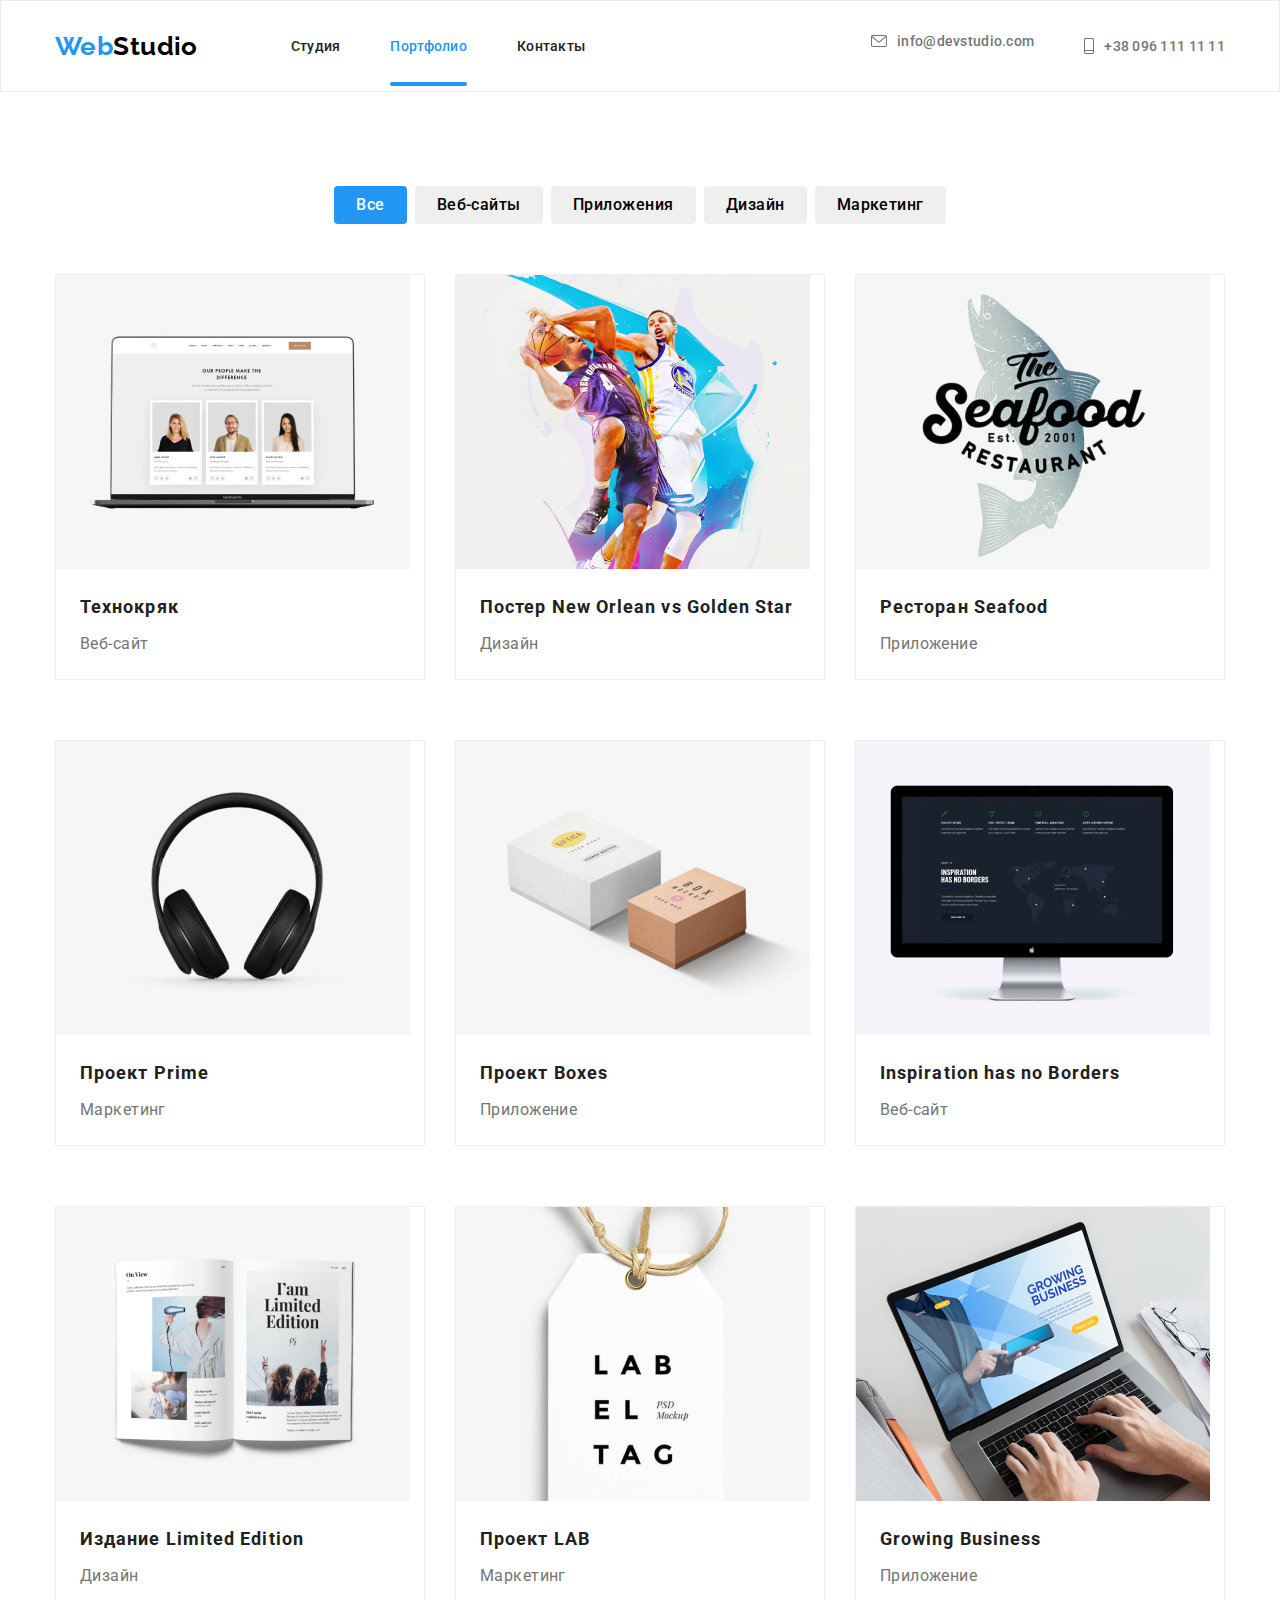
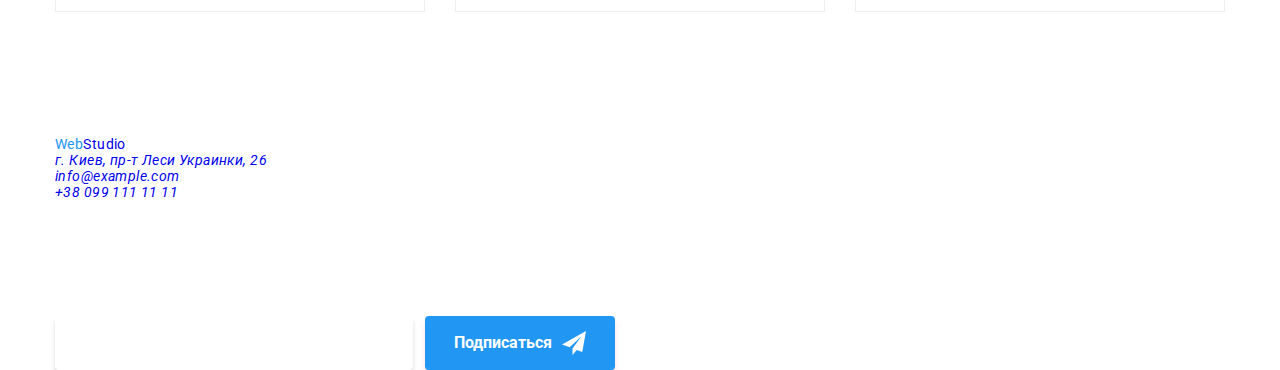
==== commit 6c98f63a: "update" ====
--- a/about.html
+++ b/about.html
@@ -509,28 +509,28 @@
             <ul class="social__list">
               <li class="social__list-item">
                 <a class="social__link" href="">
-                  <svg class="social__link-logo">
+                  <svg class="social__link-logo " width="20" height="20">
                     <use href="./images/symbol-defs.svg#icon-instagram"></use>
                   </svg>
                 </a>
               </li>
               <li class="social__list-item">
                 <a class="social__link" href="">
-                  <svg class="social__link-logo">
+                  <svg class="social__link-logo " width="20" height="20">
                     <use href="./images/symbol-defs.svg#icon-twitter"></use>
                   </svg>
                 </a>
               </li>
               <li class="social__list-item">
                 <a class="social__link" href="">
-                  <svg class="social__link-logo">
+                  <svg class="social__link-logo " width="20" height="20">
                     <use href="./images/symbol-defs.svg#icon-facebook"></use>
                   </svg>
                 </a>
               </li>
               <li class="social__list-item">
                 <a class="social__link" href="">
-                  <svg class="social__link-logo">
+                  <svg class="social__link-logo " width="20" height="20">
                     <use href="./images/symbol-defs.svg#icon-in"></use>
                   </svg>
                 </a>
--- a/css/main.min.css
+++ b/css/main.min.css
@@ -1 +1 @@
-:root{--background: #ffffff;--text-color: #757575;--active-color: #2196f3;--title-color: #212121;--text-primary-color: #ffffff;--black: #000;--hero-color: #2f303a;--icon-color: #afb1b8;--background-icon: #f5f4fa;--icon-bg-color: rgba(255, 255, 255, 0.1);--border-color: #eeeeee;--transition-dur-and-func: 250ms cubic-bezier(0.4, 0, 0.2, 1)}.visually-hidden{position:absolute;width:1px;height:1px;margin:-1px;border:0;padding:0;white-space:nowrap;clip-path:inset(100%);clip:rect(0 0 0 0);overflow:hidden}.form__subscribe .button-submit,.social__link,.social__list,.clients__link,.team-social__link,.feature-icon,.modal-form-check-desc,.modal-close-btn{display:flex;align-items:center;justify-content:center}body{font-family:"Roboto",sans-serif;font-size:14px;letter-spacing:.03em;color:var(--text-color);background-color:var(--background)}h1,h2,h3,p{margin-top:0;margin-bottom:0}ul,ol{margin-top:0;margin-bottom:0;padding-left:0}img{display:block;max-width:100%;height:auto}button{cursor:pointer}.list{list-style:none}.link{text-decoration:none}.button__active.active{background-color:var(--active-color);color:var(--text-primary-color)}.modal-btn{display:inline-block;border:none;border-radius:4px;padding:10px 32px;min-width:200px;font-family:"Roboto";font-size:16px;font-weight:700;line-height:1.875;align-items:center;letter-spacing:.06em;color:var(--text-primary-color);background-color:var(--active-color);cursor:pointer;transition:background-color var(--transition-dur-and-func)}.modal-btn:hover,.modal-btn:focus{background-color:#188ce8}.button__active{display:inline-block;border:none;border-radius:4px;margin-top:0;margin-bottom:0;padding:6px 22px;font-family:inherit;font-size:16px;font-weight:500;line-height:1.625;text-align:center;letter-spacing:.03em;cursor:pointer;transition:background-color var(--transition-dur-and-func),box-shadow var(--transition-dur-and-func),color var(--transition-dur-and-func)}.button__active:not(:last-child){margin-left:8px}.button-submit:hover,.button-submit:focus{background-color:#0861ab}.form__subscribe .button-submit svg{margin-left:10px;fill:var(--text-primary-color)}.modal-close-btn{position:absolute;top:8px;right:8px;width:30px;height:30px;border-radius:50%;background-color:rgba(0,0,0,0);border:1px solid rgba(0,0,0,.1);padding:0;transition:border-color var(--transition-dur-and-func),fill var(--transition-dur-and-func)}.modal-close-btn:hover,.modal-close-btn:focus{border-color:var(--active-color)}.modal-close-btn:hover .modal-close-btn-icon,.modal-close-btn:focus .modal-close-btn-icon{fill:var(--active-color)}.modal-btn-form{align-self:center;display:inline-block;border:none;border-radius:4px;padding:10px 32px;min-width:200px;font-family:"Roboto";font-size:16px;font-weight:700;line-height:1.875;align-items:center;letter-spacing:.06em;color:var(--text-primary-color);background-color:var(--active-color);cursor:pointer;transition:background-color var(--transition-dur-and-func)}.modal-btn-form:hover,.modal-btn-form:focus{background-color:#1472c0}.button.current,.button:hover,.button:focus{color:var(--text-primary-color);background-color:var(--active-color);box-shadow:0px 3px 1px rgba(0,0,0,.1),0px 1px 2px rgba(0,0,0,.08),0px 2px 2px rgba(0,0,0,.12)}.modal-close-btn-icon{transition:fill var(--transition-dur-and-func)}.section__title{font-size:36px;font-weight:700;line-height:1.1666666667;text-align:center;color:var(--title-color)}.backdrop{position:fixed;top:0;left:0;width:100%;height:100%;background:rgba(0,0,0,.2);z-index:100;transition:opacity var(--transition-dur-and-func),visibility var(--transition-dur-and-func)}.backdrop.is-hidden{opacity:0;visibility:hidden;pointer-events:none}.modal{position:absolute;top:50%;left:50%;transform:translate(-50%, -50%);width:528px;height:580px;background:var(--text-primary-color);padding:40px}.modal-form{display:flex;flex-direction:column}.modal-text{font-style:normal;font-size:20px;font-weight:700;line-height:1.15;text-align:center;color:var(--title-color);margin-bottom:12px}.modal-form__field{margin-bottom:10px}.modal-form__input-desc{display:block;font-style:normal;font-size:12px;font-weight:400;line-height:1.1666666667;letter-spacing:.01em;color:var(--text-color);margin-bottom:4px}.modal-form__input-wrapper{position:relative}.modal-form__input{display:block;width:100%;height:40px;border:1px solid rgba(33,33,33,.2);border-radius:4px;padding-left:42px;font-size:12px;font-weight:400;line-height:1.1666666667;letter-spacing:.01em;color:var(--black);transition:border-color var(--transition-dur-and-func),fill var(--transition-dur-and-func)}.modal-form__input:focus{outline:none;border-color:var(--active-color);transition:fill var(--transition-dur-and-func)}.modal-form__input:focus+.modal-form__input-icon{fill:var(--active-color)}.modal-form__input-icon{position:absolute;top:50%;left:12px;transform:translateY(-50%);transition:fill var(--transition-dur-and-func)}.modal-form__field-desc{margin-bottom:20px}.modal-form-check-desc{margin-bottom:30px;line-height:1.4;letter-spacing:.03em;color:var(--text-color);transition:background-image 2s linear}.modal-form-check-desc::before{content:"";display:block;width:15px;height:15px;margin-right:7px;cursor:pointer;border:solid 2px var(--title-color);border-radius:2px;transition:background-color var(--transition-dur-and-func)}.modal-form-check-desc{font-size:14px;font-weight:400;line-height:1.7142857143;color:var(--text-color)}.modal-form-check:checked+.modal-form-check-desc::before{background-color:var(--active-color);border:rgba(0,0,0,0);background-image:url(../images/check.svg);background-size:13px 10px;background-position:center;background-repeat:no-repeat}.modal-form-check:focus+.modal-form-check-desc::before{outline:1px solid var(--active-color);border:none}.modal-form-check-desc-link{display:inline-block;color:var(--active-color);border-bottom:1px solid var(--active-color)}.modal-form-message{display:block;border:1px solid rgba(33,33,33,.2);border-radius:4px;resize:none;width:100%;height:120px;padding:12px 16px;transition:border-color var(--transition-dur-and-func)}.modal-form-message:focus{outline:none;border-color:var(--active-color)}.modal-form-message::placeholder{font-size:12px;font-weight:400;line-height:1.1666666667;letter-spacing:.01em;color:rgba(117,117,117,.5)}@media screen and (max-width: 767px){.projects__title{font-size:0;color:rgba(0,0,0,0)}.filter{display:flex;gap:8px;justify-content:flex-start;flex-wrap:wrap}}@media screen and (min-width: 768px){.projects__title{font-size:0;color:rgba(0,0,0,0)}.filter{list-style:none;display:flex;justify-content:center;margin-bottom:50px}.filter__item:not(:last-child){margin-right:8px}}@media screen and (min-width: 1200px){.projects__title{font-size:0;color:rgba(0,0,0,0)}.filter{list-style:none;display:flex;justify-content:center;margin-bottom:50px}.filter__item:not(:last-child){margin-right:8px}}.projects__title{font-size:0;color:rgba(0,0,0,0)}.filter{list-style:none;display:flex;justify-content:center;margin-bottom:50px}.filter__item:not(:last-child){margin-right:8px}.section{padding:94px 0}.container{padding-left:15px;padding-right:15px}@media screen and (min-width: 480px){.container{width:480px;margin-left:auto;margin-right:auto}}@media screen and (min-width: 768px){.container{width:768px}}@media screen and (min-width: 1200px){.container{width:1200px}}.mobile-menu{position:fixed;width:100%;height:100%;top:0;left:0;z-index:1000;background-color:#fff;opacity:0;visibility:hidden;pointer-events:none}.mobile-menu.is-open{opacity:1;visibility:visible;pointer-events:auto;transition:opacity var(--transition-dur-and-func),visibility var(--transition-dur-and-func)}.mobile-menu__container{position:relative;padding-left:40px;padding-top:48px}.mobile-menu__close-btn{position:absolute;top:25px;right:21px;background-color:rgba(0,0,0,0);border:none;padding:0;line-height:0}@media screen and (max-width: 767px){.menu{display:none}.contact{display:none}.logo{font-family:"Raleway",sans-serif;font-size:26px;font-weight:700;line-height:1.1923076923;color:var(--black);margin-right:93px;padding-top:24px;padding-bottom:25px;display:block;padding-left:15px}.blue{color:var(--active-color)}.mobile-menu-open{background-color:rgba(0,0,0,0);border:none;padding:0;line-height:0}.page-header .contact-link{color:var(--text-color)}.page-header-container{display:flex;align-items:center}.page-nav{display:flex;align-items:center}.menu__item{font-size:40px;font-weight:500;line-height:1.175;letter-spacing:.02em;color:var(--title-color);padding-top:32px;padding-bottom:32px;transition:color var(--transition-dur-and-func)}.menu__item.current{position:relative;color:var(--active-color)}.menu__item.current,.menu__item:focus,.menu__item:hover,.menu__item .contact:focus,.menu__item .contact:hover{color:var(--active-color)}.menu__list:not(:last-child){margin-bottom:32px}.mail-link{display:flex;align-items:center;font-size:24px;font-weight:500;line-height:1.1666666667;letter-spacing:.02em;color:var(--text-color);fill:var(--icon-color);transition:color var(--transition-dur-and-func),fill var(--transition-dur-and-func)}.nav-contacts-icon{fill:currentColor;margin-right:10px}.phone-number{display:flex;align-items:center;font-size:34px;font-weight:500;line-height:1.1764705882;letter-spacing:.02em;color:var(--active-color);fill:var(--icon-color);transition:color var(--transition-dur-and-func),fill var(--transition-dur-and-func)}.phone-number:hover,.phone-number:focus,.footer__list-phone:hover,.footer__list-phone:focus{color:var(--active-color)}.menu-1{margin-bottom:270px}.contact-1{margin-bottom:64px}.menu__socials-text{display:flex}.socials-text__item{position:relative}.socials-text__item:not(:last-child){margin-right:20px}.socials-text__item:not(:last-child):after{content:"";position:absolute;right:-10px;top:0;display:block;height:100%;width:1px;background-color:rgba(33,33,33,.2)}.socials-text__link{font-size:18px;font-weight:500;line-height:1.2222222222;letter-spacing:.02em;color:var(--active-color)}}.page-header-container{display:flex;justify-content:space-between;align-items:center}@media screen and (min-width: 768px){.mobile-menu-open{display:none}.page-header .contact-link{color:var(--text-color)}.page-header-container{display:flex;align-items:center}.page-nav{display:flex;align-items:center}.logo{font-family:"Raleway",sans-serif;font-size:26px;font-weight:700;line-height:1.1923076923;color:var(--black);margin-right:88px;padding-top:26px;padding-bottom:26px;display:block}.menu__item{font-size:14px;font-weight:500;line-height:1.1428571429;letter-spacing:.02em;color:var(--title-color);padding-top:32px;padding-bottom:32px;transition:color var(--transition-dur-and-func)}.menu__item.current{position:relative;color:var(--active-color)}.menu__item.current,.menu__item:focus,.menu__item:hover,.menu__item .contact:focus,.menu__item .contact:hover{color:var(--active-color)}.menu__item.current::after{content:"";display:block;width:100%;height:4px;border-radius:2px;background:var(--active-color);position:absolute;display:block;left:0;bottom:0}.menu__list,.contact{list-style:none}.menu{display:flex;align-items:center;padding-top:32px;padding-bottom:32px;color:var(--primary-text-color)}.menu__list:not(:last-child){margin-right:50px}.blue{color:var(--active-color)}.mail-link{display:flex;align-items:center;margin-bottom:10px;font-size:14px;font-weight:500;line-height:1.1428571429;letter-spacing:.02em;color:var(--text-color);fill:var(--icon-color);transition:color var(--transition-dur-and-func),fill var(--transition-dur-and-func)}.nav-contacts-icon{fill:currentColor;margin-right:10px}.phone-number{display:flex;align-items:center;font-size:14px;font-weight:500;line-height:1.1428571429;letter-spacing:.02em;color:var(--text-color);fill:var(--icon-color);transition:color var(--transition-dur-and-func),fill var(--transition-dur-and-func)}.phone-number:hover,.phone-number:focus,.footer__list-phone:hover,.footer__list-phone:focus{color:var(--active-color)}.contact{align-items:center;margin-left:auto}.header{border:1px solid #ececec}}@media screen and (min-width: 1200px){.page-header .contact-link{color:var(--text-color)}.page-header-container{display:flex;align-items:center}.page-nav{display:flex;align-items:center}.logo{font-family:"Raleway",sans-serif;font-size:26px;font-weight:700;line-height:1.1923076923;color:var(--black);margin-right:93px;padding-top:26px;padding-bottom:26px;display:block}.menu__item{font-size:14px;font-weight:500;line-height:1.1428571429;letter-spacing:.02em;color:var(--title-color);padding-top:32px;padding-bottom:32px;transition:color var(--transition-dur-and-func)}.menu__item.current{position:relative;color:var(--active-color)}.menu__item.current,.menu__item:focus,.menu__item:hover,.menu__item .contact:focus,.menu__item .contact:hover{color:var(--active-color)}.menu__item.current::after{content:"";display:block;width:100%;height:4px;border-radius:2px;background:var(--active-color);position:absolute;display:block;left:0;bottom:0}.menu__list,.contact{list-style:none}.menu{display:flex;align-items:center;padding-top:32px;padding-bottom:32px;color:var(--primary-text-color)}.menu__list:not(:last-child){margin-right:50px}.blue{color:var(--active-color)}.mail-link{display:flex;align-items:center;padding-top:32px;padding-bottom:32px;font-size:14px;font-weight:500;line-height:1.1428571429;letter-spacing:.02em;color:var(--text-color);fill:var(--icon-color);transition:color var(--transition-dur-and-func),fill var(--transition-dur-and-func)}.nav-contacts-icon{fill:currentColor;margin-right:10px}.contact .item+.item{margin-left:50px}.phone-number{display:flex;align-items:center;padding-top:32px;padding-bottom:32px;font-size:14px;font-weight:500;line-height:1.1428571429;letter-spacing:.02em;color:var(--text-color);fill:var(--icon-color);transition:color var(--transition-dur-and-func),fill var(--transition-dur-and-func)}.phone-number:hover,.phone-number:focus,.footer__list-phone:hover,.footer__list-phone:focus{color:var(--active-color)}.contact{display:flex;align-items:center;margin-left:auto}.header{border:1px solid #ececec}}@media screen and (max-width: 767px){.hero{padding:120px 0;background-color:var(--hero-color);text-align:center;margin-right:auto;margin-left:auto;background-repeat:no-repeat;background-image:linear-gradient(to right, rgba(47, 48, 58, 0.4), rgba(47, 48, 58, 0.4)),url(../images/phone/backround.jpg);background-position:center;background-size:cover}}@media screen and (max-width: 767px)and (min-device-pixel-ratio: 2),screen and (max-width: 767px)and (-webkit-min-device-pixel-ratio: 2),screen and (max-width: 767px)and (min-resolution: 192dpi),screen and (max-width: 767px)and (min-resolution: 2dppx){.hero{background-image:url(../images/phone/backround@2x.jpg)}}@media screen and (max-width: 767px){.hero__title{margin-top:0;margin-bottom:30px;margin-left:auto;margin-right:auto;width:360px;font-size:26px;font-weight:900;line-height:1.6153846154;text-align:center;letter-spacing:.06em;text-transform:uppercase;color:var(--text-primary-color)}}@media screen and (min-width: 768px){.hero{padding:200px 0;background-color:var(--hero-color);text-align:center;margin-right:auto;margin-left:auto;background-repeat:no-repeat;background-image:linear-gradient(to right, rgba(47, 48, 58, 0.4), rgba(47, 48, 58, 0.4)),url(../images/tablet/backround.jpg);background-position:center;background-size:cover}}@media screen and (min-width: 768px)and (min-device-pixel-ratio: 2),screen and (min-width: 768px)and (-webkit-min-device-pixel-ratio: 2),screen and (min-width: 768px)and (min-resolution: 192dpi),screen and (min-width: 768px)and (min-resolution: 2dppx){.hero{background-image:url(../images/tablet/backround@2x.jpg)}}@media screen and (min-width: 768px){.hero__title{margin-top:0;margin-bottom:30px;margin-left:auto;margin-right:auto;width:360px;font-size:26px;font-weight:900;line-height:1.6153846154;text-align:center;letter-spacing:.06em;text-transform:uppercase;color:var(--text-primary-color)}}@media screen and (min-width: 1200px){.hero{padding:200px 0;background-color:var(--hero-color);text-align:center;max-width:1600px;margin-right:auto;margin-left:auto;background-repeat:no-repeat;background-image:linear-gradient(to right, rgba(47, 48, 58, 0.4), rgba(47, 48, 58, 0.4)),url(../images/backround/backround.jpg);background-position:center;background-size:cover}}@media screen and (min-width: 1200px)and (min-device-pixel-ratio: 2),screen and (min-width: 1200px)and (-webkit-min-device-pixel-ratio: 2),screen and (min-width: 1200px)and (min-resolution: 192dpi),screen and (min-width: 1200px)and (min-resolution: 2dppx){.hero{background-image:url(../images/backround/backround.jpg)}}.about-list{display:flex;flex-wrap:wrap;gap:30px}.about{font-size:14px;font-weight:700;line-height:1.1428571429;text-transform:uppercase;color:var(--title-color);margin-bottom:10px}.about__description{font-size:14px;font-weight:400;line-height:1.7142857143;flex-wrap:wrap;width:270px;height:70px}.feature-icon{flex-wrap:wrap;height:120px;margin-bottom:30px;background-color:var(--background-icon)}.feature-icon__item{display:flex;flex-wrap:wrap;width:70px;height:70px}.about-img{padding-top:0}.work-progress{margin-top:50px;display:flex;gap:30px}.work-progress__item{position:relative}.work-progress-text{position:absolute;bottom:0;left:0;width:100%;margin-bottom:0;padding:27px 0;text-align:center;color:var(--text-primary-color);font-size:14px;font-weight:700;line-height:1.1428571429;text-transform:uppercase;background-color:rgba(47,48,58,.8)}.team{background:#f5f4fa}.team-item{background-color:var(--text-primary-color)}.employees{margin-top:50px;display:flex;gap:30px}.employees__name{font-size:16px;font-weight:500;line-height:1.1875;text-align:center;color:var(--title-color);margin-bottom:10px;padding-top:30px}.employees__position{font-size:16px;font-weight:400;line-height:1.1875;text-align:center;margin-bottom:16px}.team-social__list{display:flex;gap:10px;justify-content:center;margin:0px;padding-bottom:30px}.team__social{display:flex;justify-content:center}.team-social__link{width:44px;height:44px;border-radius:50%;fill:var(--icon-color);transition:background-color var(--transition-dur-and-func),fill var(--transition-dur-and-func)}.team-social__link:hover,.team-social__link:focus{fill:var(--text-primary-color);background:var(--active-color)}.team-social__icon{width:20px;height:20px}.clients{display:flex;justify-content:center;gap:30px;margin-top:50px}.clients__item{width:calc((100% - 150px)/6)}.clients__link{flex-wrap:wrap;height:92px;border:1px solid var(--icon-color);border-radius:4px;fill:var(--icon-color);transition:fill var(--transition-dur-and-func),border var(--transition-dur-and-func)}.clients__link:hover,.clients__link:focus{fill:var(--active-color);border:1px solid var(--active-color)}.footer{background-color:var(--hero-color);padding-top:60px;padding-bottom:60px}.maps-go{font-size:16px;font-weight:400;line-height:1.5;color:var(--text-primary-color)}.footer__list-mail,.footer__list-phone{color:rgba(255,255,255,.6);transition:color var(--transition-dur-and-func)}.mail-link:hover,.mail-link:focus,.footer__list-mail:hover,.footer__list-mail:focus{color:var(--active-color)}.footer__logo{font-family:"Raleway",sans-serif;font-size:26px;font-weight:700;line-height:1.1923076923;color:var(--text-primary-color);display:block;margin-bottom:20px}.address{font-style:normal}.address__contact{align-items:baseline}.footer__list :last-of-type{margin-bottom:0;padding-bottom:0}.footer__list:not(:last-child){margin-bottom:9px}.footer__address-social{display:flex;align-items:baseline;justify-content:space-between}.social__title{margin-bottom:20px;font-size:14px;font-weight:700;line-height:1.1428571429;text-transform:uppercase;font-style:normal;color:var(--background)}.social__list{gap:10px}.social__list-item{display:flex;flex-wrap:wrap;width:44px;height:44px;border-radius:50%;background:var(--icon-bg-color)}.social__link{width:44px;height:44px;border-radius:50%;flex-wrap:wrap;fill:var(--text-primary-color);transition:background-color var(--transition-dur-and-func),fill var(--transition-dur-and-func)}.social__link:hover,.social__link:focus{background-color:var(--active-color)}.social__link-logo{width:20px;height:20px}.form__subscribe .form__input{min-width:358px;padding:16px 15px;font-size:16px;font-weight:400;line-height:1.25;color:var(--background);background:rgba(0,0,0,0);outline:none;cursor:pointer;border:1px solid rgba(255,255,255,.3);box-shadow:0px 4px 4px rgba(0,0,0,.15);border-radius:4px;transition:border var(--transition-dur-and-func)}.form__subscribe .form__input:focus{outline:none;border:1px solid var(--active-color)}.form__subscribe .form__input::placeholder{color:rgba(255,255,255,.6)}.footer__title{margin-bottom:20px;font-weight:700;font-size:14px;line-height:1.14;text-transform:uppercase;color:var(--background)}.form__subscribe .offer{margin-bottom:20px;font-size:14px;font-weight:700;line-height:1.1428571429;text-transform:uppercase;color:var(--background)}.form__subscribe-fields{display:flex;border:none;padding:0}.form__subscribe .form__field{margin-right:12px}.form__subscribe .button-submit{border:none;font-family:"Roboto";font-style:normal;font-size:16px;font-weight:700;line-height:1.875;background-color:var(--active-color);color:var(--text-primary-color);padding:10px 29px;box-shadow:0px 4px 4px rgba(230,13,13,.15);border-radius:4px;transition:background-color var(--transition-dur-and-func)}@media screen and (max-width: 767px){.project{display:flex;flex-wrap:wrap;padding:0}.product:not(:last-child){padding-bottom:30px}.product__link{display:block;transition:box-shadow var(--transition-dur-and-func);background:#fff;border:1px solid #eee}.product__link:hover,.product__link:focus{display:block;box-shadow:0px 1px 1px rgba(0,0,0,.12),0px 4px 4px rgba(0,0,0,.06),1px 4px 6px rgba(0,0,0,.16)}.product__list-img{position:relative;overflow:hidden}.product__text{position:absolute;left:0;top:0;width:101%;height:101%;font-size:18px;font-weight:400;line-height:1.5555555556;color:var(--text-primary-color);background:rgba(33,150,243,.9);padding-top:63px;padding-bottom:63px;padding-left:24px;padding-right:24px;transform:translate(0, 100%);transition:transform var(--transition-dur-and-func)}.name{font-size:18px;font-weight:700;line-height:2;letter-spacing:.06em;color:var(--title-color);padding-top:20px;padding-right:24px;padding-left:24px;margin-bottom:4px}.product__technology{font-size:16px;font-weight:400;line-height:1.875;margin:0;padding-top:0;padding-left:24px;padding-bottom:20px;padding-right:24px;color:var(--text-color)}}@media screen and (min-width: 768px){.project{display:flex;flex-wrap:wrap;padding:0;gap:30px}.product:not(:last-child){padding-right:30px}.product__link{display:block;transition:box-shadow var(--transition-dur-and-func);background:#fff;border:1px solid #eee}.product__link:hover,.product__link:focus{display:block;box-shadow:0px 1px 1px rgba(0,0,0,.12),0px 4px 4px rgba(0,0,0,.06),1px 4px 6px rgba(0,0,0,.16)}.product__list-img{position:relative;overflow:hidden}.product__text{position:absolute;left:0;top:0;width:101%;height:101%;font-size:18px;font-weight:400;line-height:1.5555555556;color:var(--text-primary-color);background:rgba(33,150,243,.9);padding-top:63px;padding-bottom:63px;padding-left:24px;padding-right:24px;transform:translate(0, 100%);transition:transform var(--transition-dur-and-func)}.name{font-size:18px;font-weight:700;line-height:2;letter-spacing:.06em;color:var(--title-color);padding-top:20px;padding-right:24px;padding-left:24px;margin-bottom:4px}.product__technology{font-size:16px;font-weight:400;line-height:1.875;margin:0;padding-top:0;padding-left:24px;padding-bottom:20px;padding-right:24px;color:var(--text-color)}}/*# sourceMappingURL=main.min.css.map */+:root{--background: #ffffff;--text-color: #757575;--active-color: #2196f3;--title-color: #212121;--text-primary-color: #ffffff;--black: #000;--hero-color: #2f303a;--icon-color: #afb1b8;--background-icon: #f5f4fa;--icon-bg-color: rgba(255, 255, 255, 0.1);--border-color: #eeeeee;--transition-dur-and-func: 250ms cubic-bezier(0.4, 0, 0.2, 1)}.visually-hidden{position:absolute;width:1px;height:1px;margin:-1px;border:0;padding:0;white-space:nowrap;clip-path:inset(100%);clip:rect(0 0 0 0);overflow:hidden}.form__subscribe .button-submit,.social__link,.social__list,.clients__link,.team-social__link,.feature-icon,.modal-form-check-desc,.modal-close-btn{display:flex;align-items:center;justify-content:center}body{font-family:"Roboto",sans-serif;font-size:14px;letter-spacing:.03em;color:var(--text-color);background-color:var(--background)}h1,h2,h3,p{margin-top:0;margin-bottom:0}ul,ol{margin-top:0;margin-bottom:0;padding-left:0}img{display:block;max-width:100%;height:auto}button{cursor:pointer}.list{list-style:none}.link{text-decoration:none}.button__active.active{background-color:var(--active-color);color:var(--text-primary-color)}.modal-btn{display:inline-block;border:none;border-radius:4px;padding:10px 32px;min-width:200px;font-family:"Roboto";font-size:16px;font-weight:700;line-height:1.875;align-items:center;letter-spacing:.06em;color:var(--text-primary-color);background-color:var(--active-color);cursor:pointer;transition:background-color var(--transition-dur-and-func)}.modal-btn:hover,.modal-btn:focus{background-color:#188ce8}.button__active{display:inline-block;border:none;border-radius:4px;margin-top:0;margin-bottom:0;padding:6px 22px;font-family:inherit;font-size:16px;font-weight:500;line-height:1.625;text-align:center;letter-spacing:.03em;cursor:pointer;transition:background-color var(--transition-dur-and-func),box-shadow var(--transition-dur-and-func),color var(--transition-dur-and-func)}.button__active:not(:last-child){margin-left:8px}.button-submit:hover,.button-submit:focus{background-color:#0861ab}.form__subscribe .button-submit svg{margin-left:10px;fill:var(--text-primary-color)}.modal-close-btn{position:absolute;top:8px;right:8px;width:30px;height:30px;border-radius:50%;background-color:rgba(0,0,0,0);border:1px solid rgba(0,0,0,.1);padding:0;transition:border-color var(--transition-dur-and-func),fill var(--transition-dur-and-func)}.modal-close-btn:hover,.modal-close-btn:focus{border-color:var(--active-color)}.modal-close-btn:hover .modal-close-btn-icon,.modal-close-btn:focus .modal-close-btn-icon{fill:var(--active-color)}.modal-btn-form{align-self:center;display:inline-block;border:none;border-radius:4px;padding:10px 32px;min-width:200px;font-family:"Roboto";font-size:16px;font-weight:700;line-height:1.875;align-items:center;letter-spacing:.06em;color:var(--text-primary-color);background-color:var(--active-color);cursor:pointer;transition:background-color var(--transition-dur-and-func)}.modal-btn-form:hover,.modal-btn-form:focus{background-color:#1472c0}.button.current,.button:hover,.button:focus{color:var(--text-primary-color);background-color:var(--active-color);box-shadow:0px 3px 1px rgba(0,0,0,.1),0px 1px 2px rgba(0,0,0,.08),0px 2px 2px rgba(0,0,0,.12)}.modal-close-btn-icon{transition:fill var(--transition-dur-and-func)}.section__title{font-size:36px;font-weight:700;line-height:1.1666666667;text-align:center;color:var(--title-color)}.backdrop{position:fixed;top:0;left:0;width:100%;height:100%;background:rgba(0,0,0,.2);z-index:100;transition:opacity var(--transition-dur-and-func),visibility var(--transition-dur-and-func)}.backdrop.is-hidden{opacity:0;visibility:hidden;pointer-events:none}.modal{position:absolute;top:50%;left:50%;transform:translate(-50%, -50%);width:528px;height:580px;background:var(--text-primary-color);padding:40px}.modal-form{display:flex;flex-direction:column}.modal-text{font-style:normal;font-size:20px;font-weight:700;line-height:1.15;text-align:center;color:var(--title-color);margin-bottom:12px}.modal-form__field{margin-bottom:10px}.modal-form__input-desc{display:block;font-style:normal;font-size:12px;font-weight:400;line-height:1.1666666667;letter-spacing:.01em;color:var(--text-color);margin-bottom:4px}.modal-form__input-wrapper{position:relative}.modal-form__input{display:block;width:100%;height:40px;border:1px solid rgba(33,33,33,.2);border-radius:4px;padding-left:42px;font-size:12px;font-weight:400;line-height:1.1666666667;letter-spacing:.01em;color:var(--black);transition:border-color var(--transition-dur-and-func),fill var(--transition-dur-and-func)}.modal-form__input:focus{outline:none;border-color:var(--active-color);transition:fill var(--transition-dur-and-func)}.modal-form__input:focus+.modal-form__input-icon{fill:var(--active-color)}.modal-form__input-icon{position:absolute;top:50%;left:12px;transform:translateY(-50%);transition:fill var(--transition-dur-and-func)}.modal-form__field-desc{margin-bottom:20px}.modal-form-check-desc{margin-bottom:30px;line-height:1.4;letter-spacing:.03em;color:var(--text-color);transition:background-image 2s linear}.modal-form-check-desc::before{content:"";display:block;width:15px;height:15px;margin-right:7px;cursor:pointer;border:solid 2px var(--title-color);border-radius:2px;transition:background-color var(--transition-dur-and-func)}.modal-form-check-desc{font-size:14px;font-weight:400;line-height:1.7142857143;color:var(--text-color)}.modal-form-check:checked+.modal-form-check-desc::before{background-color:var(--active-color);border:rgba(0,0,0,0);background-image:url(../images/check.svg);background-size:13px 10px;background-position:center;background-repeat:no-repeat}.modal-form-check:focus+.modal-form-check-desc::before{outline:1px solid var(--active-color);border:none}.modal-form-check-desc-link{display:inline-block;color:var(--active-color);border-bottom:1px solid var(--active-color)}.modal-form-message{display:block;border:1px solid rgba(33,33,33,.2);border-radius:4px;resize:none;width:100%;height:120px;padding:12px 16px;transition:border-color var(--transition-dur-and-func)}.modal-form-message:focus{outline:none;border-color:var(--active-color)}.modal-form-message::placeholder{font-size:12px;font-weight:400;line-height:1.1666666667;letter-spacing:.01em;color:rgba(117,117,117,.5)}@media screen and (max-width: 767px){.projects__title{font-size:0;color:rgba(0,0,0,0)}.filter{display:flex;gap:8px;justify-content:flex-start;flex-wrap:wrap}}@media screen and (min-width: 768px){.projects__title{font-size:0;color:rgba(0,0,0,0)}.filter{list-style:none;display:flex;justify-content:center;margin-bottom:50px}.filter__item:not(:last-child){margin-right:8px}}@media screen and (min-width: 1200px){.projects__title{font-size:0;color:rgba(0,0,0,0)}.filter{list-style:none;display:flex;justify-content:center;margin-bottom:50px}.filter__item:not(:last-child){margin-right:8px}}.projects__title{font-size:0;color:rgba(0,0,0,0)}.filter{list-style:none;display:flex;justify-content:center;margin-bottom:50px}.filter__item:not(:last-child){margin-right:8px}.section{padding:94px 0}.container{padding-left:15px;padding-right:15px}@media screen and (min-width: 480px){.container{width:480px;margin-left:auto;margin-right:auto}}@media screen and (min-width: 768px){.container{width:768px}}@media screen and (min-width: 1200px){.container{width:1200px}}.mobile-menu{position:fixed;width:100%;height:100%;top:0;left:0;z-index:1000;background-color:#fff;opacity:0;visibility:hidden;pointer-events:none}.mobile-menu.is-open{opacity:1;visibility:visible;pointer-events:auto;transition:opacity var(--transition-dur-and-func),visibility var(--transition-dur-and-func)}.mobile-menu__container{position:relative;padding-left:40px;padding-top:48px}.mobile-menu__close-btn{position:absolute;top:25px;right:21px;background-color:rgba(0,0,0,0);border:none;padding:0;line-height:0}@media screen and (max-width: 767px){.menu{display:none}.contact{display:none}.logo{font-family:"Raleway",sans-serif;font-size:26px;font-weight:700;line-height:1.1923076923;color:var(--black);margin-right:93px;padding-top:24px;padding-bottom:25px;display:block;padding-left:15px}.blue{color:var(--active-color)}.mobile-menu-open{background-color:rgba(0,0,0,0);border:none;padding:0;line-height:0}.page-header .contact-link{color:var(--text-color)}.page-header-container{display:flex;align-items:center}.page-nav{display:flex;align-items:center}.menu__item{font-size:40px;font-weight:500;line-height:1.175;letter-spacing:.02em;color:var(--title-color);padding-top:32px;padding-bottom:32px;transition:color var(--transition-dur-and-func)}.menu__item.current{position:relative;color:var(--active-color)}.menu__item.current,.menu__item:focus,.menu__item:hover,.menu__item .contact:focus,.menu__item .contact:hover{color:var(--active-color)}.menu__list:not(:last-child){margin-bottom:32px}.mail-link{display:flex;align-items:center;font-size:24px;font-weight:500;line-height:1.1666666667;letter-spacing:.02em;color:var(--text-color);fill:var(--icon-color);transition:color var(--transition-dur-and-func),fill var(--transition-dur-and-func)}.nav-contacts-icon{fill:currentColor;margin-right:10px}.phone-number{display:flex;align-items:center;font-size:34px;font-weight:500;line-height:1.1764705882;letter-spacing:.02em;color:var(--active-color);fill:var(--icon-color);transition:color var(--transition-dur-and-func),fill var(--transition-dur-and-func)}.phone-number:hover,.phone-number:focus,.footer__list-phone:hover,.footer__list-phone:focus{color:var(--active-color)}.menu-1{margin-bottom:270px}.contact-1{margin-bottom:64px}.menu__socials-text{display:flex}.socials-text__item{position:relative}.socials-text__item:not(:last-child){margin-right:20px}.socials-text__item:not(:last-child):after{content:"";position:absolute;right:-10px;top:0;display:block;height:100%;width:1px;background-color:rgba(33,33,33,.2)}.socials-text__link{font-size:18px;font-weight:500;line-height:1.2222222222;letter-spacing:.02em;color:var(--active-color)}}.page-header-container{display:flex;justify-content:space-between;align-items:center}@media screen and (min-width: 768px){.mobile-menu-open{display:none}.page-header .contact-link{color:var(--text-color)}.page-header-container{display:flex;align-items:center}.page-nav{display:flex;align-items:center}.logo{font-family:"Raleway",sans-serif;font-size:26px;font-weight:700;line-height:1.1923076923;color:var(--black);margin-right:88px;padding-top:26px;padding-bottom:26px;display:block}.menu__item{font-size:14px;font-weight:500;line-height:1.1428571429;letter-spacing:.02em;color:var(--title-color);padding-top:32px;padding-bottom:32px;transition:color var(--transition-dur-and-func)}.menu__item.current{position:relative;color:var(--active-color)}.menu__item.current,.menu__item:focus,.menu__item:hover,.menu__item .contact:focus,.menu__item .contact:hover{color:var(--active-color)}.menu__item.current::after{content:"";display:block;width:100%;height:4px;border-radius:2px;background:var(--active-color);position:absolute;display:block;left:0;bottom:0}.menu__list,.contact{list-style:none}.menu{display:flex;align-items:center;padding-top:32px;padding-bottom:32px;color:var(--primary-text-color)}.menu__list:not(:last-child){margin-right:50px}.blue{color:var(--active-color)}.mail-link{display:flex;align-items:center;margin-bottom:10px;font-size:14px;font-weight:500;line-height:1.1428571429;letter-spacing:.02em;color:var(--text-color);fill:var(--icon-color);transition:color var(--transition-dur-and-func),fill var(--transition-dur-and-func)}.nav-contacts-icon{fill:currentColor;margin-right:10px}.phone-number{display:flex;align-items:center;font-size:14px;font-weight:500;line-height:1.1428571429;letter-spacing:.02em;color:var(--text-color);fill:var(--icon-color);transition:color var(--transition-dur-and-func),fill var(--transition-dur-and-func)}.phone-number:hover,.phone-number:focus,.footer__list-phone:hover,.footer__list-phone:focus{color:var(--active-color)}.contact{align-items:center;margin-left:auto}.header{border:1px solid #ececec}}@media screen and (min-width: 1200px){.page-header .contact-link{color:var(--text-color)}.page-header-container{display:flex;align-items:center}.page-nav{display:flex;align-items:center}.logo{font-family:"Raleway",sans-serif;font-size:26px;font-weight:700;line-height:1.1923076923;color:var(--black);margin-right:93px;padding-top:26px;padding-bottom:26px;display:block}.menu__item{font-size:14px;font-weight:500;line-height:1.1428571429;letter-spacing:.02em;color:var(--title-color);padding-top:32px;padding-bottom:32px;transition:color var(--transition-dur-and-func)}.menu__item.current{position:relative;color:var(--active-color)}.menu__item.current,.menu__item:focus,.menu__item:hover,.menu__item .contact:focus,.menu__item .contact:hover{color:var(--active-color)}.menu__item.current::after{content:"";display:block;width:100%;height:4px;border-radius:2px;background:var(--active-color);position:absolute;display:block;left:0;bottom:0}.menu__list,.contact{list-style:none}.menu{display:flex;align-items:center;padding-top:32px;padding-bottom:32px;color:var(--primary-text-color)}.menu__list:not(:last-child){margin-right:50px}.blue{color:var(--active-color)}.mail-link{display:flex;align-items:center;padding-top:32px;padding-bottom:32px;font-size:14px;font-weight:500;line-height:1.1428571429;letter-spacing:.02em;color:var(--text-color);fill:var(--icon-color);transition:color var(--transition-dur-and-func),fill var(--transition-dur-and-func)}.nav-contacts-icon{fill:currentColor;margin-right:10px}.contact .item+.item{margin-left:50px}.phone-number{display:flex;align-items:center;padding-top:32px;padding-bottom:32px;font-size:14px;font-weight:500;line-height:1.1428571429;letter-spacing:.02em;color:var(--text-color);fill:var(--icon-color);transition:color var(--transition-dur-and-func),fill var(--transition-dur-and-func)}.phone-number:hover,.phone-number:focus,.footer__list-phone:hover,.footer__list-phone:focus{color:var(--active-color)}.contact{display:flex;align-items:center;margin-left:auto}.header{border:1px solid #ececec}}@media screen and (max-width: 767px){.hero{padding:120px 0;background-color:var(--hero-color);text-align:center;margin-right:auto;margin-left:auto;background-repeat:no-repeat;background-image:linear-gradient(to right, rgba(47, 48, 58, 0.4), rgba(47, 48, 58, 0.4)),url(../images/phone/backround.jpg);background-position:center;background-size:cover}}@media screen and (max-width: 767px)and (min-device-pixel-ratio: 2),screen and (max-width: 767px)and (-webkit-min-device-pixel-ratio: 2),screen and (max-width: 767px)and (min-resolution: 192dpi),screen and (max-width: 767px)and (min-resolution: 2dppx){.hero{background-image:url(../images/phone/backround@2x.jpg)}}@media screen and (max-width: 767px){.hero__title{margin-top:0;margin-bottom:30px;margin-left:auto;margin-right:auto;width:360px;font-size:26px;font-weight:900;line-height:1.6153846154;text-align:center;letter-spacing:.06em;text-transform:uppercase;color:var(--text-primary-color)}}@media screen and (min-width: 768px){.hero{padding:200px 0;background-color:var(--hero-color);text-align:center;margin-right:auto;margin-left:auto;background-repeat:no-repeat;background-image:linear-gradient(to right, rgba(47, 48, 58, 0.4), rgba(47, 48, 58, 0.4)),url(../images/tablet/backround.jpg);background-position:center;background-size:cover}}@media screen and (min-width: 768px)and (min-device-pixel-ratio: 2),screen and (min-width: 768px)and (-webkit-min-device-pixel-ratio: 2),screen and (min-width: 768px)and (min-resolution: 192dpi),screen and (min-width: 768px)and (min-resolution: 2dppx){.hero{background-image:url(../images/tablet/backround@2x.jpg)}}@media screen and (min-width: 768px){.hero__title{margin-top:0;margin-bottom:30px;margin-left:auto;margin-right:auto;width:360px;font-size:26px;font-weight:900;line-height:1.6153846154;text-align:center;letter-spacing:.06em;text-transform:uppercase;color:var(--text-primary-color)}}@media screen and (min-width: 1200px){.hero{padding:200px 0;background-color:var(--hero-color);text-align:center;max-width:1600px;margin-right:auto;margin-left:auto;background-repeat:no-repeat;background-image:linear-gradient(to right, rgba(47, 48, 58, 0.4), rgba(47, 48, 58, 0.4)),url(../images/backround/backround.jpg);background-position:center;background-size:cover}}@media screen and (min-width: 1200px)and (min-device-pixel-ratio: 2),screen and (min-width: 1200px)and (-webkit-min-device-pixel-ratio: 2),screen and (min-width: 1200px)and (min-resolution: 192dpi),screen and (min-width: 1200px)and (min-resolution: 2dppx){.hero{background-image:url(../images/backround/backround.jpg)}}.about-list{display:flex;flex-wrap:wrap;gap:30px}.about{font-size:14px;font-weight:700;line-height:1.1428571429;text-transform:uppercase;color:var(--title-color);margin-bottom:10px}.about__description{font-size:14px;font-weight:400;line-height:1.7142857143;flex-wrap:wrap;width:270px;height:70px}.feature-icon{flex-wrap:wrap;height:120px;margin-bottom:30px;background-color:var(--background-icon)}.feature-icon__item{display:flex;flex-wrap:wrap;width:70px;height:70px}.about-img{padding-top:0}.work-progress{margin-top:50px;display:flex;gap:30px}.work-progress__item{position:relative}.work-progress-text{position:absolute;bottom:0;left:0;width:100%;margin-bottom:0;padding:27px 0;text-align:center;color:var(--text-primary-color);font-size:14px;font-weight:700;line-height:1.1428571429;text-transform:uppercase;background-color:rgba(47,48,58,.8)}.team{background:#f5f4fa}.team-item{background-color:var(--text-primary-color)}.employees{margin-top:50px;display:flex;gap:30px}.employees__name{font-size:16px;font-weight:500;line-height:1.1875;text-align:center;color:var(--title-color);margin-bottom:10px;padding-top:30px}.employees__position{font-size:16px;font-weight:400;line-height:1.1875;text-align:center;margin-bottom:16px}.team-social__list{display:flex;gap:10px;justify-content:center;margin:0px;padding-bottom:30px}.team__social{display:flex;justify-content:center}.team-social__link{width:44px;height:44px;border-radius:50%;fill:var(--icon-color);transition:background-color var(--transition-dur-and-func),fill var(--transition-dur-and-func)}.team-social__link:hover,.team-social__link:focus{fill:var(--text-primary-color);background:var(--active-color)}.team-social__icon{width:20px;height:20px}.clients{display:flex;justify-content:center;gap:30px;margin-top:50px}.clients__item{width:calc((100% - 150px)/6)}.clients__link{flex-wrap:wrap;height:92px;border:1px solid var(--icon-color);border-radius:4px;fill:var(--icon-color);transition:fill var(--transition-dur-and-func),border var(--transition-dur-and-func)}.clients__link:hover,.clients__link:focus{fill:var(--active-color);border:1px solid var(--active-color)}@media screen and (max-width: 767px){.footer{background-color:var(--hero-color);padding-top:60px;padding-bottom:60px;text-align:center}.footer__logo{font-family:"Raleway",sans-serif;font-size:26px;font-weight:700;line-height:1.1923076923;color:var(--text-primary-color);display:block;margin-bottom:20px}.address{font-style:normal}.address__contact{align-items:baseline;margin-bottom:60px}.footer__list :last-of-type{margin-bottom:0;padding-bottom:0}.footer__list:not(:last-child){margin-bottom:9px}.footer__list{padding-left:auto;padding-right:auto}.maps-go{font-size:14px;font-weight:400;line-height:1.7142857143;color:var(--text-primary-color)}.footer__list-mail,.footer__list-phone{color:rgba(255,255,255,.6);transition:color var(--transition-dur-and-func)}.mail-link:hover,.mail-link:focus,.footer__list-mail:hover,.footer__list-mail:focus{color:var(--active-color)}.footer__address-social{align-items:baseline;justify-content:space-between}}.social__title{margin-bottom:20px;font-size:14px;font-weight:700;line-height:1.1428571429;text-transform:uppercase;font-style:normal;color:var(--background)}.social__list{gap:10px}.social__list-item{display:flex;flex-wrap:wrap;width:44px;height:44px;border-radius:50%;background:var(--icon-bg-color)}.social__link{width:44px;height:44px;border-radius:50%;flex-wrap:wrap;fill:var(--text-primary-color);transition:background-color var(--transition-dur-and-func),fill var(--transition-dur-and-func)}.social__link:hover,.social__link:focus{background-color:var(--active-color)}.social__link-logo{width:20px;height:20px}.form__subscribe .form__input{min-width:358px;padding:16px 15px;font-size:16px;font-weight:400;line-height:1.25;color:var(--background);background:rgba(0,0,0,0);outline:none;cursor:pointer;border:1px solid rgba(255,255,255,.3);box-shadow:0px 4px 4px rgba(0,0,0,.15);border-radius:4px;transition:border var(--transition-dur-and-func)}.form__subscribe .form__input:focus{outline:none;border:1px solid var(--active-color)}.form__subscribe .form__input::placeholder{color:rgba(255,255,255,.6)}.footer__title{margin-bottom:20px;font-weight:700;font-size:14px;line-height:1.14;text-transform:uppercase;color:var(--background)}.form__subscribe .offer{margin-bottom:20px;font-size:14px;font-weight:700;line-height:1.1428571429;text-transform:uppercase;color:var(--background)}.form__subscribe-fields{display:flex;border:none;padding:0}.form__subscribe .form__field{margin-right:12px}.form__subscribe .button-submit{border:none;font-family:"Roboto";font-style:normal;font-size:16px;font-weight:700;line-height:1.875;background-color:var(--active-color);color:var(--text-primary-color);padding:10px 29px;box-shadow:0px 4px 4px rgba(230,13,13,.15);border-radius:4px;transition:background-color var(--transition-dur-and-func)}@media screen and (max-width: 767px){.project{display:flex;flex-wrap:wrap;padding:0}.product:not(:last-child){padding-bottom:30px}.product__link{display:block;transition:box-shadow var(--transition-dur-and-func);background:#fff;border:1px solid #eee}.product__link:hover,.product__link:focus{display:block;box-shadow:0px 1px 1px rgba(0,0,0,.12),0px 4px 4px rgba(0,0,0,.06),1px 4px 6px rgba(0,0,0,.16)}.product__list-img{position:relative;overflow:hidden}.product__text{position:absolute;left:0;top:0;width:101%;height:101%;font-size:18px;font-weight:400;line-height:1.5555555556;color:var(--text-primary-color);background:rgba(33,150,243,.9);padding-top:63px;padding-bottom:63px;padding-left:24px;padding-right:24px;transform:translate(0, 100%);transition:transform var(--transition-dur-and-func)}.name{font-size:18px;font-weight:700;line-height:2;letter-spacing:.06em;color:var(--title-color);padding-top:20px;padding-right:24px;padding-left:24px;margin-bottom:4px}.product__technology{font-size:16px;font-weight:400;line-height:1.875;margin:0;padding-top:0;padding-left:24px;padding-bottom:20px;padding-right:24px;color:var(--text-color)}}@media screen and (min-width: 768px){.project{display:flex;flex-wrap:wrap;gap:30px;padding:0}.product{background-color:var(--text-primary-color);border:1px solid var(--border-color);width:calc((100% - 60px)/2);margin-bottom:30px}.product:hover .product__text,.product:focus .product__text{transform:translate(0, 0)}.product__link{display:block;transition:box-shadow var(--transition-dur-and-func)}.product__link:hover,.product__link:focus{display:block;box-shadow:0px 1px 1px rgba(0,0,0,.12),0px 4px 4px rgba(0,0,0,.06),1px 4px 6px rgba(0,0,0,.16)}.product__list-img{position:relative;overflow:hidden}.product__text{position:absolute;left:0;top:0;width:101%;height:101%;font-size:18px;font-weight:400;line-height:1.5555555556;color:var(--text-primary-color);background:rgba(33,150,243,.9);padding-top:63px;padding-bottom:63px;padding-left:24px;padding-right:24px;transform:translate(0, 100%);transition:transform var(--transition-dur-and-func)}.name{font-size:18px;font-weight:700;line-height:2;letter-spacing:.06em;color:var(--title-color);padding-top:20px;padding-right:24px;padding-left:24px;margin-bottom:4px}.product__technology{font-size:16px;font-weight:400;line-height:1.875;margin:0;padding-top:0;padding-left:24px;padding-bottom:20px;padding-right:24px;color:var(--text-color)}.product__link{display:block;transition:box-shadow var(--transition-dur-and-func)}.product__link:hover,.product__link:focus{display:block;box-shadow:0px 1px 1px rgba(0,0,0,.12),0px 4px 4px rgba(0,0,0,.06),1px 4px 6px rgba(0,0,0,.16)}}@media screen and (min-width: 1200px){.project{display:flex;flex-wrap:wrap;gap:30px;padding:0}.product{background-color:var(--text-primary-color);border:1px solid var(--border-color);width:calc((100% - 60px)/3);margin-bottom:30px}.product:hover .product__text,.product:focus .product__text{transform:translate(0, 0)}.product__link{display:block;transition:box-shadow var(--transition-dur-and-func)}.product__link:hover,.product__link:focus{display:block;box-shadow:0px 1px 1px rgba(0,0,0,.12),0px 4px 4px rgba(0,0,0,.06),1px 4px 6px rgba(0,0,0,.16)}.product__list-img{position:relative;overflow:hidden}.product__text{position:absolute;left:0;top:0;width:101%;height:101%;font-size:18px;font-weight:400;line-height:1.5555555556;color:var(--text-primary-color);background:rgba(33,150,243,.9);padding-top:63px;padding-bottom:63px;padding-left:24px;padding-right:24px;transform:translate(0, 100%);transition:transform var(--transition-dur-and-func)}.name{font-size:18px;font-weight:700;line-height:2;letter-spacing:.06em;color:var(--title-color);padding-top:20px;padding-right:24px;padding-left:24px;margin-bottom:4px}.product__technology{font-size:16px;font-weight:400;line-height:1.875;margin:0;padding-top:0;padding-left:24px;padding-bottom:20px;padding-right:24px;color:var(--text-color)}}/*# sourceMappingURL=main.min.css.map */